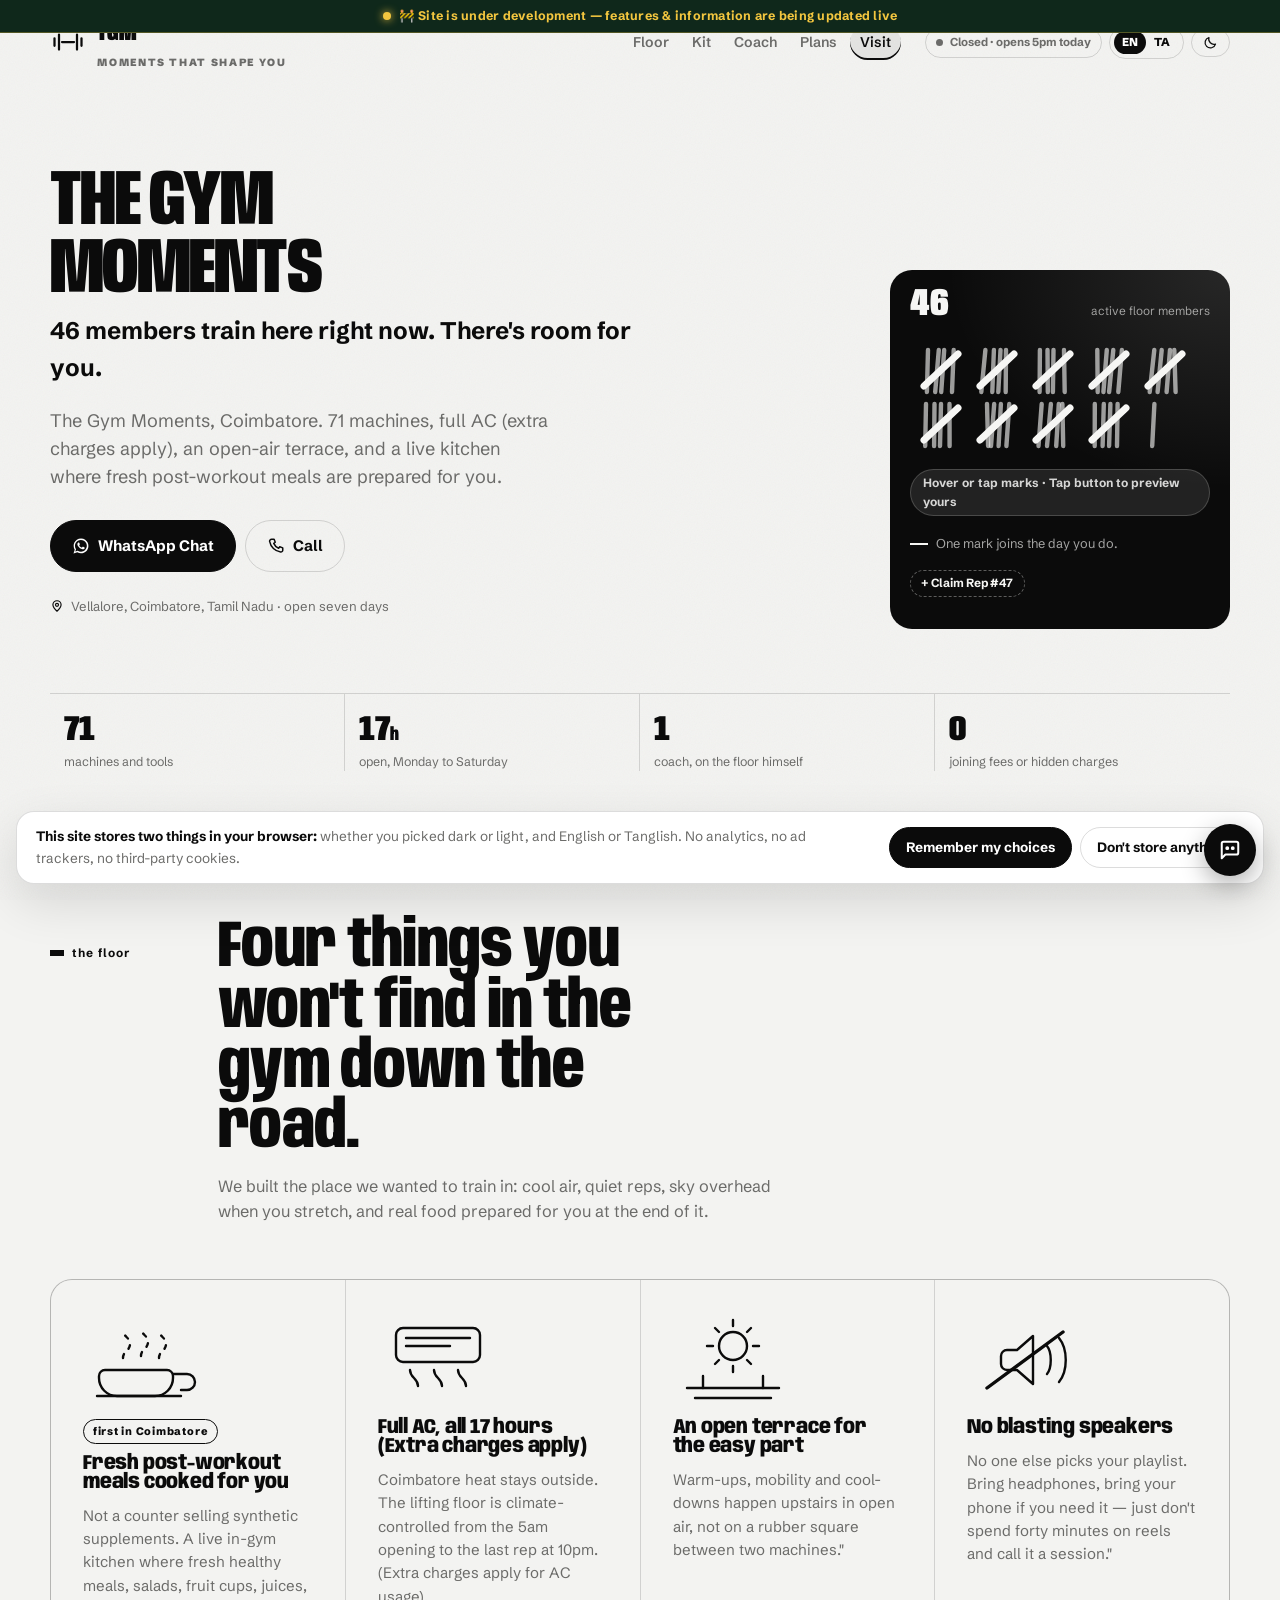
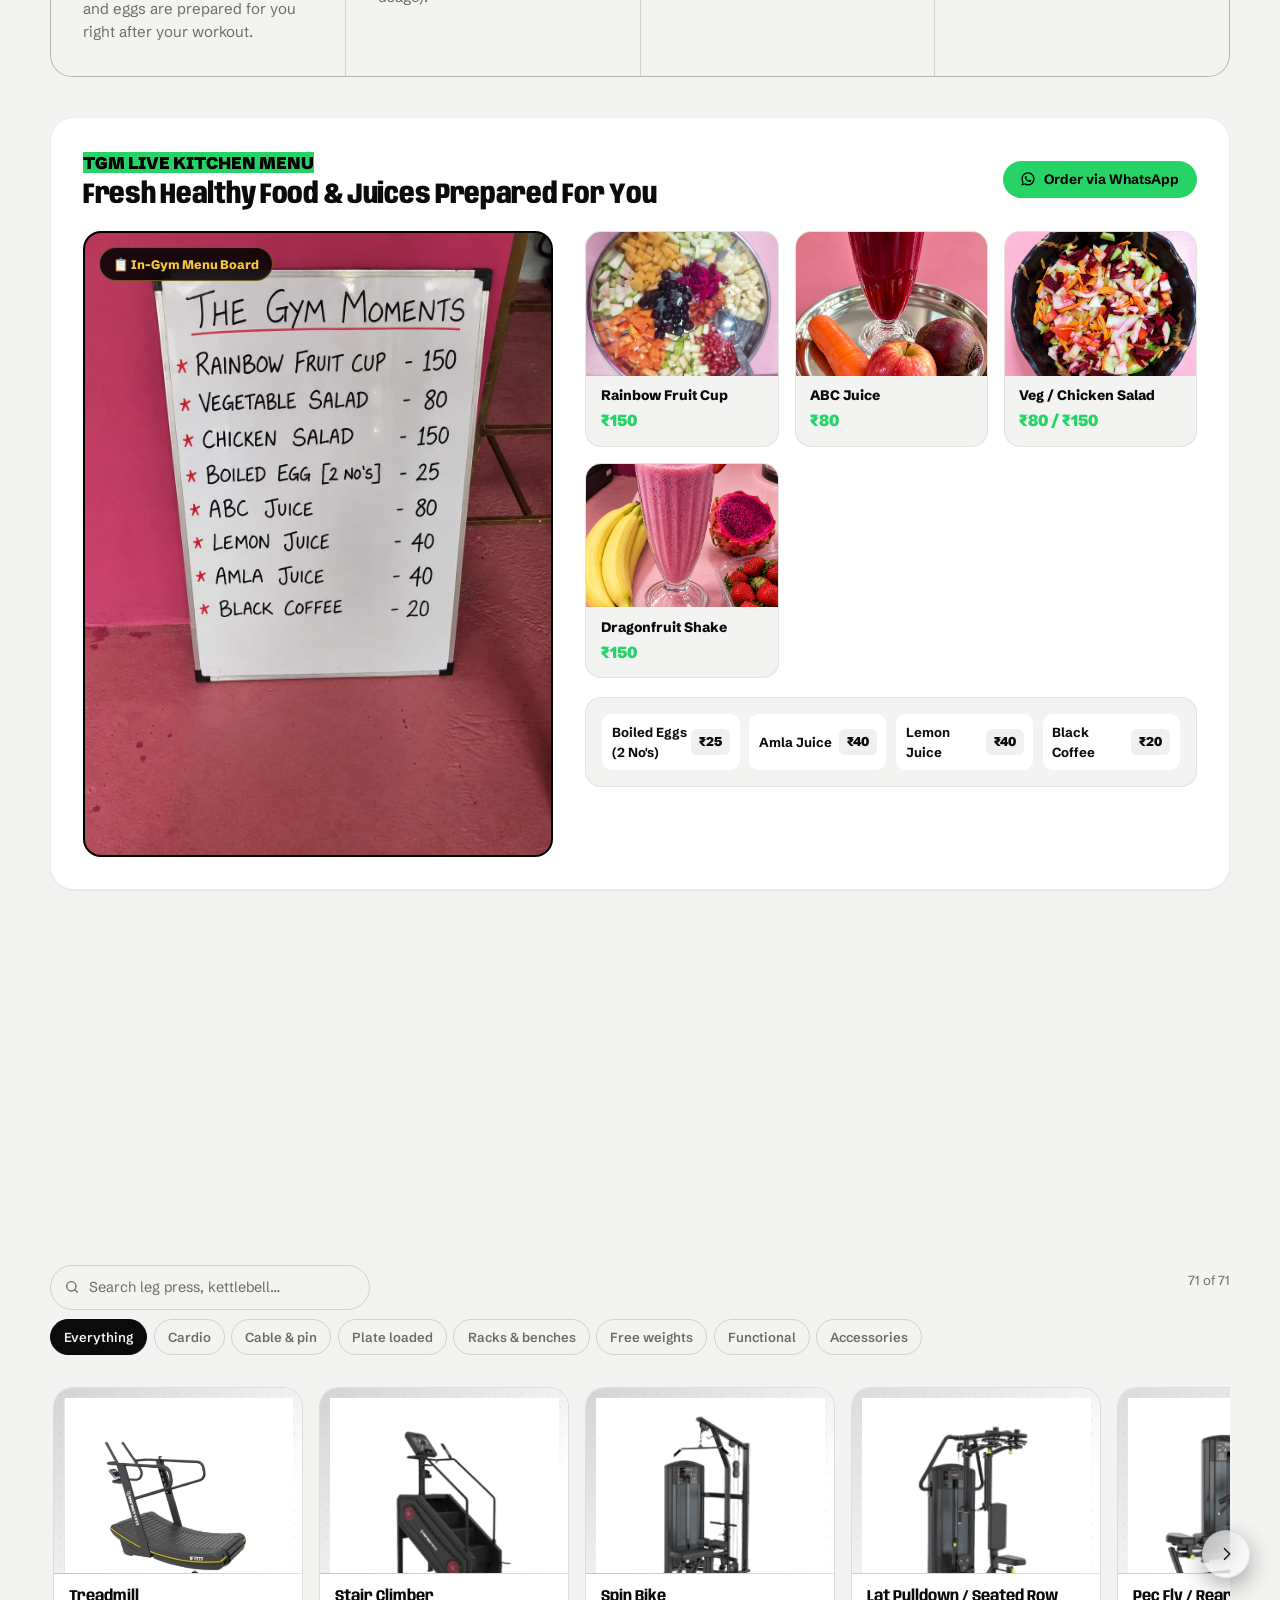
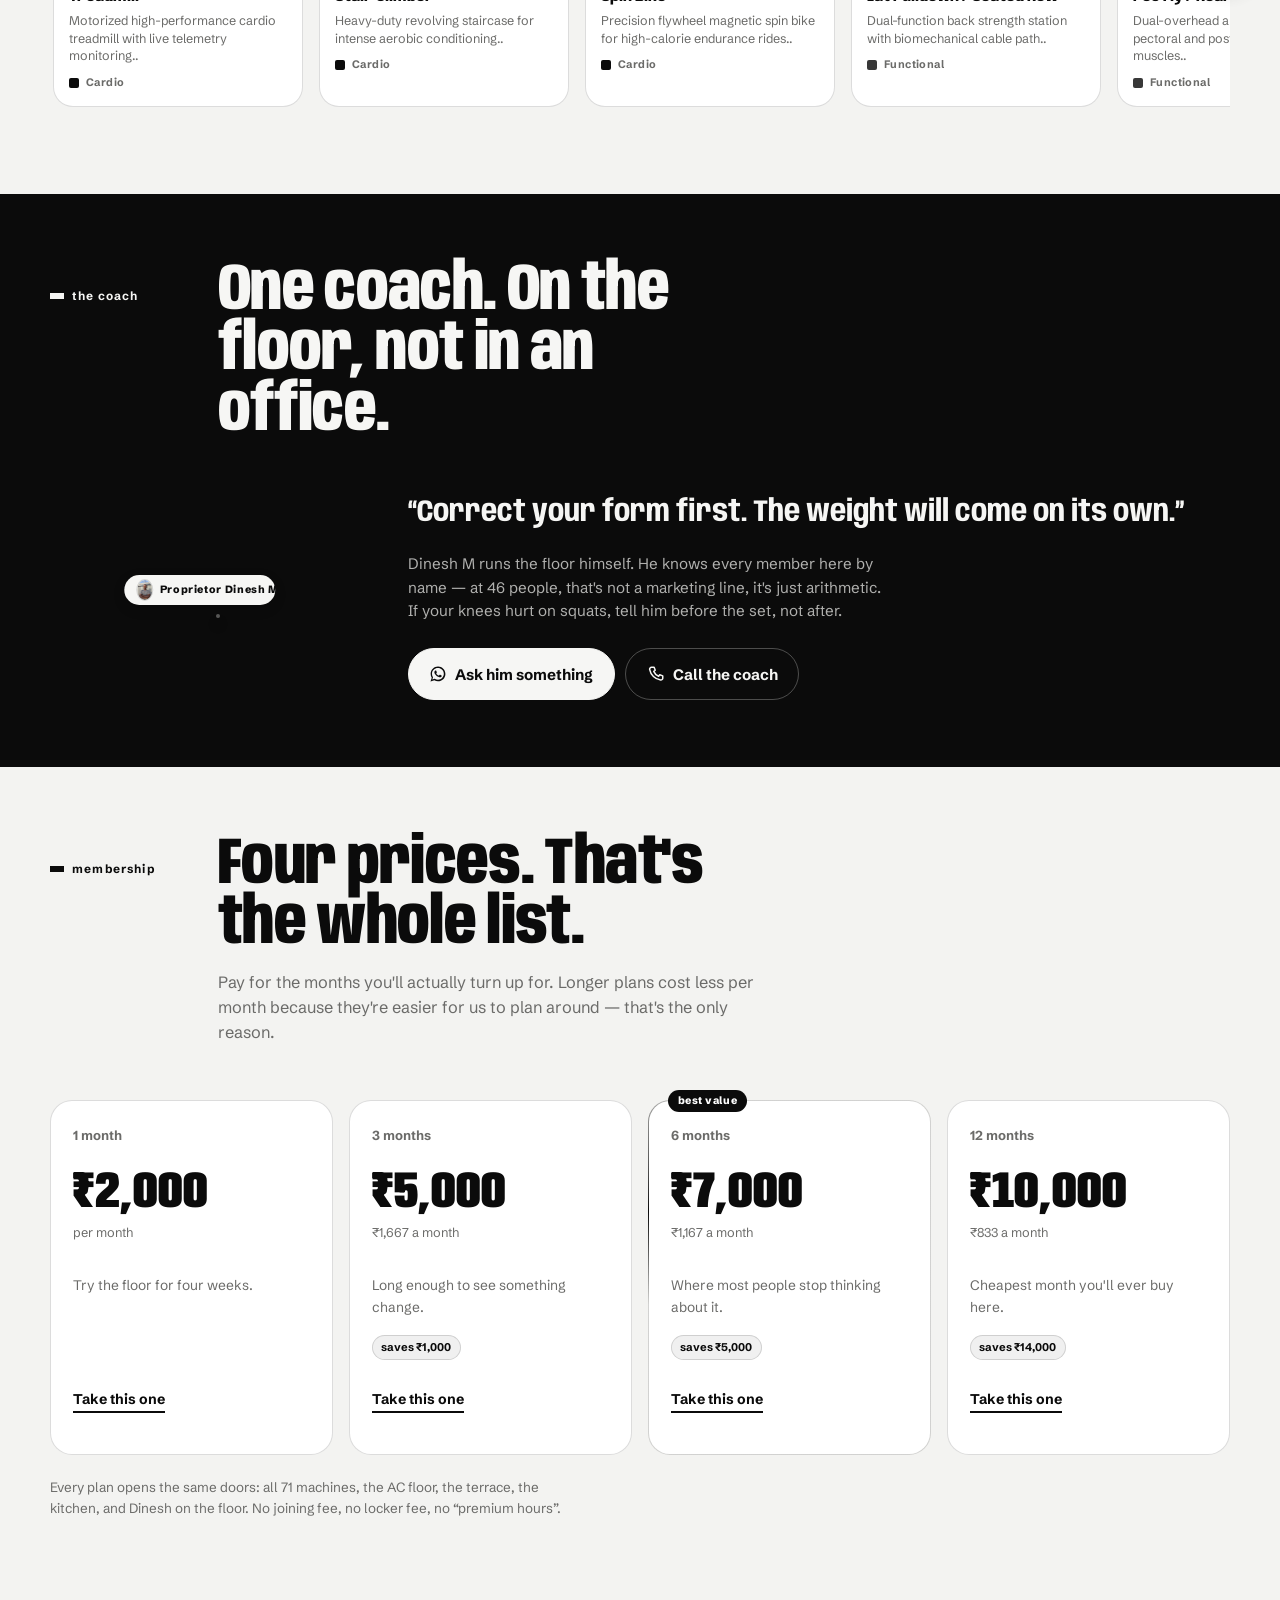
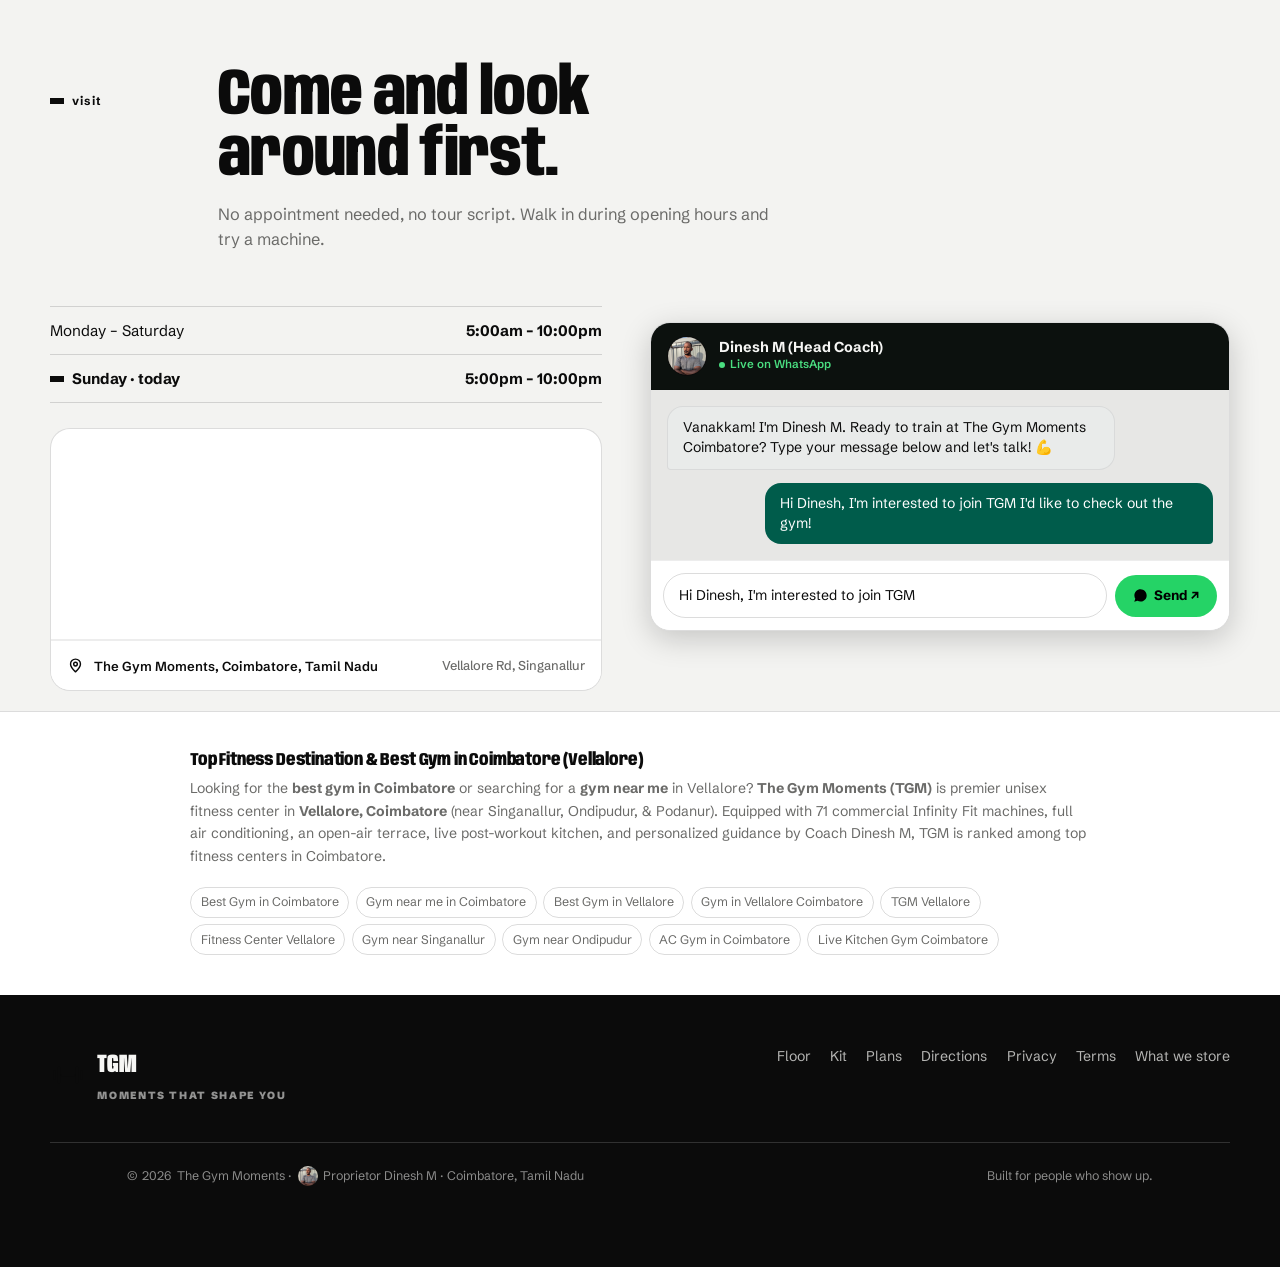
==== final.html @ 9b78d616 "Add avatar image badge next to Proprietor Dinesh M text" ====
<!doctype html>
<html lang="en" data-theme="dark">
<head>
<meta charset="utf-8">
<meta name="viewport" content="width=device-width,initial-scale=1,viewport-fit=cover">

<!-- Primary SEO Meta Tags -->
<title>The Gym Moments (TGM) | Best Gym in Vellalore, Coimbatore | Full AC & Live Kitchen</title>
<meta name="title" content="The Gym Moments (TGM) | Best Gym in Vellalore, Coimbatore | Full AC & Live Kitchen">
<meta name="description" content="The Gym Moments (TGM) is Vellalore, Coimbatore's premier unisex fitness center featuring 71 modern equipment machines, full AC, open-air terrace, live post-workout kitchen, and personal training by Coach Dinesh M. Call +91 9500441505.">
<meta name="keywords" content="The Gym Moments Vellalore, TGM Vellalore, gym in Vellalore, best gym in Vellalore Coimbatore, fitness center Vellalore, gym near Vellalore, unisex gym Vellalore, TGM gym, gym in Coimbatore, Coach Dinesh M, 71 machines gym">
<meta name="author" content="Coach Dinesh M, The Gym Moments">
<meta name="robots" content="index, follow, max-image-preview:large, max-snippet:-1, max-video-preview:-1">
<meta name="theme-color" content="#03190F">

<!-- Geographic & Local SEO Meta Tags -->
<meta name="geo.region" content="IN-TN">
<meta name="geo.placename" content="Vellalore, Coimbatore">
<meta name="geo.position" content="10.9778;77.0231">
<meta name="ICBM" content="10.9778, 77.0231">

<!-- Canonical Link -->
<link rel="canonical" href="https://curiositycrafter.github.io/TGM/">

<!-- Google Search Console Verification -->
<meta name="google-site-verification" content="googlec9c998cc86d82fd4">

<!-- Open Graph / Facebook / WhatsApp -->
<meta property="og:type" content="website">
<meta property="og:url" content="https://curiositycrafter.github.io/TGM/">
<meta property="og:title" content="The Gym Moments (TGM) — Best Gym in Vellalore, Coimbatore">
<meta property="og:description" content="71 modern machines, full AC, open terrace, live post-workout cooking space, and expert coaching by Dinesh M in Vellalore, Coimbatore. Join TGM today!">
<meta property="og:image" content="https://curiositycrafter.github.io/TGM/owner.jpeg">
<meta property="og:site_name" content="The Gym Moments (TGM)">
<meta property="og:locale" content="en_IN">

<!-- Twitter Cards -->
<meta name="twitter:card" content="summary_large_image">
<meta name="twitter:url" content="https://curiositycrafter.github.io/TGM/">
<meta name="twitter:title" content="The Gym Moments (TGM) — Best Gym in Vellalore, Coimbatore">
<meta name="twitter:description" content="Vellalore Coimbatore's top fitness facility with live kitchen, 71 machines, full AC & expert personal coaching by Dinesh M.">
<meta name="twitter:image" content="https://curiositycrafter.github.io/TGM/owner.jpeg">

<!-- Structured Data / JSON-LD Schema.org for Google Search & Rich Snippets -->
<script type="application/ld+json">
{
  "@context": "https://schema.org",
  "@graph": [
    {
      "@type": "ExerciseGym",
      "@id": "https://curiositycrafter.github.io/TGM/#gym",
      "name": "The Gym Moments",
      "alternateName": ["TGM Gym", "TGM Vellalore", "The Gym Moments Vellalore", "The Gym Moments Coimbatore"],
      "url": "https://curiositycrafter.github.io/TGM/",
      "logo": "https://curiositycrafter.github.io/TGM/owner.jpeg",
      "image": "https://curiositycrafter.github.io/TGM/owner.jpeg",
      "description": "The Gym Moments (TGM) is Vellalore, Coimbatore's premier fitness center featuring 71 modern machines, full AC, an open-air terrace, live post-workout kitchen, and personalized training by Coach Dinesh M.",
      "telephone": "+919500441505",
      "address": {
        "@type": "PostalAddress",
        "streetAddress": "Vellalore",
        "addressLocality": "Vellalore, Coimbatore",
        "addressRegion": "Tamil Nadu",
        "postalCode": "641111",
        "addressCountry": "IN"
      },
      "geo": {
        "@type": "GeoCoordinates",
        "latitude": 11.0168,
        "longitude": 76.9558
      },
      "openingHoursSpecification": [
        {
          "@type": "OpeningHoursSpecification",
          "dayOfWeek": ["Monday", "Tuesday", "Wednesday", "Thursday", "Friday", "Saturday"],
          "opens": "05:00",
          "closes": "22:00"
        },
        {
          "@type": "OpeningHoursSpecification",
          "dayOfWeek": "Sunday",
          "opens": "17:00",
          "closes": "22:00"
        }
      ],
      "priceRange": "₹2000 - ₹10000",
      "founder": {
        "@type": "Person",
        "name": "Dinesh M",
        "jobTitle": "Head Coach & Founder"
      },
      "amenityFeature": [
        { "@type": "LocationFeatureSpecification", "name": "71 Modern Equipment Machines", "value": true },
        { "@type": "LocationFeatureSpecification", "name": "Full Air Conditioning (AC)", "value": true },
        { "@type": "LocationFeatureSpecification", "name": "Live Post-Workout Kitchen Space", "value": true },
        { "@type": "LocationFeatureSpecification", "name": "Open-Air Terrace & Stretching Area", "value": true },
        { "@type": "LocationFeatureSpecification", "name": "Personal Coaching & Guidance", "value": true }
      ]
    },
    {
      "@type": "FAQPage",
      "@id": "https://curiositycrafter.github.io/TGM/#faq",
      "mainEntity": [
        {
          "@type": "Question",
          "name": "Where is The Gym Moments located?",
          "acceptedAnswer": {
            "@type": "Answer",
            "text": "The Gym Moments (TGM) is located in Coimbatore, Tamil Nadu, India."
          }
        },
        {
          "@type": "Question",
          "name": "What are the opening timings of The Gym Moments?",
          "acceptedAnswer": {
            "@type": "Answer",
            "text": "Monday to Saturday from 5:00 AM to 10:00 PM, and Sunday from 5:00 PM to 10:00 PM."
          }
        },
        {
          "@type": "Question",
          "name": "What membership plans are available at TGM Coimbatore?",
          "acceptedAnswer": {
            "@type": "Answer",
            "text": "1 Month: ₹2,000 | 3 Months: ₹5,000 | 6 Months: ₹7,000 | 12 Months (Annual): ₹10,000."
          }
        },
        {
          "@type": "Question",
          "name": "What unique facilities does The Gym Moments provide?",
          "acceptedAnswer": {
            "@type": "Answer",
            "text": "TGM is Coimbatore's first gym with a live in-gym kitchen for post-workout meals, 71 modern fitness machines, full AC, open-air terrace stretching area, and personal training by Dinesh M."
          }
        }
      ]
    }
  ]
}
</script>

<link rel="preconnect" href="https://fonts.googleapis.com">
<link rel="preconnect" href="https://fonts.gstatic.com" crossorigin>
<link href="https://fonts.googleapis.com/css2?family=Anybody:wdth,wght@50..150,100..900&family=Schibsted+Grotesk:wght@400..800&display=swap" rel="stylesheet">
<style>
/* ── tokens ─────────────────────────────────────────────────────── */
:root{
  /* monochrome — shades carry the hierarchy, not hue */
  --paper:#F3F3F1; --card:#FFFFFF; --band:#0B0B0B; --band-ink:#F6F6F4;
  --ink:#0B0B0B; --mute:#6B6B69; --hair:#0B0B0B24; --hair-2:#0B0B0B12;
  --kum:#0B0B0B; --kum-soft:#0B0B0B0f; --on-kum:#FFFFFF;
  --mint:#0B0B0B;
  --h1:#0B0B0B;--h2:#2E2E2E;--h3:#454545;--h4:#5C5C5C;--h5:#1C1C1C;--h6:#383838;--h7:#525252;
  --shadow:0 1px 0 #0b0b0b0d;
  --grain:.05;
}
@media (prefers-color-scheme:dark){ :root:not([data-theme="light"]){
  --paper:#000000; --card:#121212; --band:#0A0A0A; --band-ink:#FAFAFA;
  --ink:#FAFAFA; --mute:#949494; --hair:#FAFAFA26; --hair-2:#FAFAFA12;
  --kum:#FFFFFF; --kum-soft:#FFFFFF14; --on-kum:#000000;
  --mint:#FFFFFF;
  --h1:#FFFFFF;--h2:#DBDBDB;--h3:#BCBCBC;--h4:#9E9E9E;--h5:#EFEFEF;--h6:#CACACA;--h7:#AEAEAE;
  --shadow:none;
  --grain:.07;
}}
:root[data-theme="dark"]{
  --paper:#000000; --card:#121212; --band:#0A0A0A; --band-ink:#FAFAFA;
  --ink:#FAFAFA; --mute:#949494; --hair:#FAFAFA26; --hair-2:#FAFAFA12;
  --kum:#FFFFFF; --kum-soft:#FFFFFF14; --on-kum:#000000;
  --mint:#FFFFFF;
  --h1:#FFFFFF;--h2:#DBDBDB;--h3:#BCBCBC;--h4:#9E9E9E;--h5:#EFEFEF;--h6:#CACACA;--h7:#AEAEAE;
  --shadow:none;
  --grain:.07;
}
*{box-sizing:border-box}
html{scroll-behavior:smooth;-webkit-text-size-adjust:100%}
@media (prefers-reduced-motion:reduce){html{scroll-behavior:auto}
  *,*::before,*::after{animation-duration:.001ms!important;animation-iteration-count:1!important;transition-duration:.001ms!important}}
body{
  margin:0;background:var(--paper);color:var(--ink);
  font-family:"Schibsted Grotesk",system-ui,-apple-system,Segoe UI,sans-serif;
  font-size:clamp(15px,.55vw + 14px,17px);line-height:1.55;
  overflow-x:hidden;
}
body::before{ /* paper grain */
  content:"";position:fixed;inset:0;pointer-events:none;z-index:1;opacity:var(--grain);
  background-image:url("data:image/svg+xml,%3Csvg xmlns='http://www.w3.org/2000/svg' width='120' height='120'%3E%3Cfilter id='n'%3E%3CfeTurbulence type='fractalNoise' baseFrequency='.85' numOctaves='3'/%3E%3C/filter%3E%3Crect width='120' height='120' filter='url(%23n)'/%3E%3C/svg%3E");
}
h1,h2,h3,.disp{font-family:Anybody,"Arial Narrow",system-ui,sans-serif;font-weight:800;line-height:.92;letter-spacing:-.01em;margin:0;font-variation-settings:"wdth" 78,"wght" 800}
p{margin:0 0 1em}
a{color:inherit}
img,svg{max-width:100%}
::selection{background:var(--kum);color:var(--on-kum)}
:focus-visible{outline:3px solid var(--kum);outline-offset:3px;border-radius:2px}
.skip{position:absolute;left:-9999px;top:0;z-index:99;background:var(--kum);color:var(--on-kum);padding:.7rem 1rem;font-weight:700}
.skip:focus{left:.5rem;top:.5rem}
.wrap{width:min(1180px,100% - 2.4rem);margin-inline:auto}
@media(max-width:640px){.wrap{width:min(1180px,100% - 1.6rem)}}

/* ── header ─────────────────────────────────────────────────────── */
.rail{position:fixed;top:0;left:0;right:0;height:3px;background:var(--hair-2);z-index:60}
.rail i{display:block;height:100%;width:0;background:var(--kum);transition:width .1s linear}
header{position:fixed;top:0;left:0;right:0;z-index:55;padding:.85rem 0;transition:background .3s,backdrop-filter .3s,border-color .3s;border-bottom:1px solid transparent}
header.stuck{background:color-mix(in srgb,var(--paper) 86%,transparent);backdrop-filter:blur(14px) saturate(1.3);border-bottom-color:var(--hair-2)}
.bar{display:flex;align-items:center;gap:1.1rem}
.logo{display:flex;align-items:center;gap:.55rem;text-decoration:none;font-family:Anybody;font-weight:900;font-variation-settings:"wdth" 60,"wght" 900;font-size:1.32rem;letter-spacing:.01em;flex:none}
.logo svg{width:28px;height:28px;color:var(--kum)}
.logo small{display:block;font-family:"Schibsted Grotesk";font-weight:500;font-size:.56rem;letter-spacing:.14em;color:var(--mute);text-transform:uppercase;margin-top:1px}
nav.main{display:flex;gap:.2rem;margin-left:auto}
nav.main a{position:relative;text-decoration:none;font-size:.88rem;font-weight:600;padding:.4rem .62rem;border-radius:99px;color:var(--mute);transition:color .2s,background .2s}
nav.main a:hover{color:var(--ink);background:var(--hair-2)}
nav.main a[aria-current="true"]{color:var(--ink);background:var(--kum-soft);box-shadow:inset 0 -2px 0 var(--ink)}
.tools{display:flex;align-items:center;gap:.4rem;margin-left:auto}
nav.main + .tools{margin-left:.4rem}
.chip{display:inline-flex;align-items:center;gap:.38rem;border:1px solid var(--hair);background:transparent;color:var(--ink);border-radius:99px;padding:.36rem .7rem;font:inherit;font-size:.78rem;font-weight:700;cursor:pointer;transition:border-color .2s,background .2s,color .2s}
.chip:hover{border-color:var(--kum);color:var(--kum)}
.chip svg{width:15px;height:15px}
.lang{padding:.3rem;gap:0}
.lang b{padding:.14rem .48rem;border-radius:99px;font-size:.72rem;font-weight:800;letter-spacing:.03em}
.lang b[data-on]{background:var(--kum);color:var(--on-kum)}
.status{font-size:.72rem;font-weight:700;color:var(--mute);display:inline-flex;align-items:center;gap:.4rem;border:1px solid var(--hair);border-radius:99px;padding:.34rem .66rem}
.status i{width:7px;height:7px;border-radius:99px;background:var(--mute);flex:none}
.status.open i{background:var(--mint);box-shadow:0 0 0 0 color-mix(in srgb,var(--mint) 70%,transparent);animation:pulse 2.6s infinite}
@keyframes pulse{70%{box-shadow:0 0 0 7px transparent}100%{box-shadow:0 0 0 0 transparent}}
@media(max-width:1000px){nav.main,.status{display:none}}
@media(max-width:420px){.logo small{display:none}}

/* ── buttons ────────────────────────────────────────────────────── */
.btn{display:inline-flex;align-items:center;gap:.5rem;text-decoration:none;font:inherit;font-weight:700;font-size:.95rem;padding:.82rem 1.3rem;border-radius:99px;border:1px solid var(--kum);background:var(--kum);color:var(--on-kum);cursor:pointer;transition:transform .18s cubic-bezier(.2,.8,.3,1),filter .2s}
.btn:hover{transform:translateY(-2px);filter:brightness(1.08)}
.btn:active{transform:translateY(0)}
.btn.ghost{background:transparent;color:var(--ink);border-color:var(--hair)}
.btn.ghost:hover{border-color:var(--kum);color:var(--kum)}
.btn svg{width:18px;height:18px;flex:none}

/* ── section furniture ──────────────────────────────────────────── */
section{position:relative;z-index:2;padding:clamp(2.4rem,5.5vw,4.2rem) 0}
.head{display:grid;grid-template-columns:minmax(0,7.5rem) minmax(0,1fr);gap:clamp(1rem,4vw,3rem);align-items:start;margin-bottom:clamp(2rem,5vw,3.4rem)}
.head .tag{font-size:.74rem;font-weight:700;letter-spacing:.1em;color:var(--ink);padding-top:.7rem;text-transform:lowercase;display:flex;align-items:center;gap:.5rem}
.head .tag::before{content:"";width:14px;height:6px;background:var(--ink);flex:none}
.head h2{font-size:clamp(2.1rem,6.2vw,4.1rem);font-variation-settings:"wdth" 72,"wght" 800;max-width:16ch}
.head p{color:var(--mute);max-width:56ch;margin:.9rem 0 0;font-size:1.02rem}
@media(max-width:720px){.head{grid-template-columns:1fr;gap:.5rem}.head .tag{padding-top:0}}
.reveal{opacity:0;transform:translateY(18px);transition:opacity .7s ease,transform .7s cubic-bezier(.2,.75,.3,1)}
.reveal.in{opacity:1;transform:none}

/* ── hero ───────────────────────────────────────────────────────── */
.hero{padding-top:clamp(7.5rem,15vh,10rem);padding-bottom:clamp(3rem,7vw,5rem);overflow:hidden}
.hero-grid{display:grid;grid-template-columns:minmax(0,1.05fr) minmax(0,.95fr);gap:clamp(1.6rem,5vw,4rem);align-items:end}
@media(max-width:900px){.hero-grid{grid-template-columns:1fr;align-items:start}}
.hero h1{font-size:clamp(2.5rem,6.6vw,4.9rem);font-variation-settings:"wdth" 64,"wght" 850;letter-spacing:-.022em;text-wrap:balance;max-width:14ch}
.hero h1 .num{color:var(--kum);font-variation-settings:"wdth" 72,"wght" 900}
.hero .lede{color:var(--mute);font-size:clamp(1rem,1.6vw,1.13rem);max-width:46ch;margin:1.3rem 0 0}
.hero .cta{display:flex;flex-wrap:wrap;gap:.6rem;margin-top:1.8rem}
.hero .where{margin-top:1.5rem;font-size:.82rem;color:var(--mute);display:flex;gap:.45rem;align-items:center}
.hero .where svg{width:14px;height:14px;color:var(--kum)}

/* tally board */
.tally{background:var(--band);color:var(--band-ink);border-radius:26px;padding:clamp(1.2rem,3vw,2rem);position:relative;overflow:hidden}
.tally::after{content:"";position:absolute;inset:0;background:radial-gradient(130% 95% at 100% 0%,color-mix(in srgb,var(--band-ink) 12%,transparent),transparent 64%);pointer-events:none}
.tally-h{display:flex;justify-content:space-between;align-items:baseline;gap:1rem;margin-bottom:1.1rem;position:relative;z-index:1}
.tally-h b{font-family:Anybody;font-variation-settings:"wdth" 70,"wght" 900;font-size:clamp(2.6rem,7vw,3.6rem);line-height:.85;color:var(--band-ink)}
.tally-h span{font-size:.78rem;color:color-mix(in srgb,var(--band-ink) 62%,transparent);max-width:17ch;text-align:right;line-height:1.35}
.tally svg{display:block;width:100%;height:auto;position:relative;z-index:1}
.tally svg path{stroke:color-mix(in srgb,var(--band-ink) 62%,transparent);stroke-width:4.4;stroke-linecap:round;fill:none;cursor:pointer;transition:stroke .2s,stroke-width .2s,filter .2s;pointer-events:stroke}
.tally svg path:hover,.tally svg path.active{stroke:var(--kum);stroke-width:6;filter:drop-shadow(0 0 6px var(--kum))}
.tally svg path.x{stroke:var(--band-ink);stroke-width:7}
.tally svg path.x:hover,.tally svg path.x.active{stroke:var(--kum);stroke-width:9;filter:drop-shadow(0 0 8px var(--kum))}
.tally svg path.stroke47{stroke:#F3C63F;stroke-width:6.5;animation:strokePulse 1.4s infinite alternate;filter:drop-shadow(0 0 6px #F3C63F)}
@keyframes strokePulse{from{opacity:0.75;filter:drop-shadow(0 0 2px #F3C63F)}to{opacity:1;filter:drop-shadow(0 0 10px #F3C63F)}}
.tally-tip{font-size:.75rem;font-weight:700;color:color-mix(in srgb,var(--band-ink) 85%,transparent);background:color-mix(in srgb,var(--band-ink) 10%,transparent);border:1px solid color-mix(in srgb,var(--band-ink) 18%,transparent);border-radius:99px;padding:.25rem .75rem;display:inline-flex;align-items:center;gap:.4rem;margin-top:.7rem;position:relative;z-index:1;transition:all .2s}
.tally-add-btn{background:transparent;border:1px dashed color-mix(in srgb,var(--band-ink) 35%,transparent);color:var(--band-ink);font:inherit;font-size:.74rem;font-weight:700;border-radius:99px;padding:.22rem .65rem;cursor:pointer;margin-top:.5rem;display:inline-flex;align-items:center;gap:.35rem;transition:all .2s;position:relative;z-index:1}
.tally-add-btn:hover{background:var(--kum);border-color:var(--kum);color:var(--on-kum)}
.tally-f{margin-top:1.1rem;font-size:.8rem;color:color-mix(in srgb,var(--band-ink) 66%,transparent);position:relative;z-index:1;display:flex;gap:.5rem;align-items:center;flex-wrap:wrap}
.tally-f i{width:18px;height:2px;background:var(--kum);flex:none}

/* stat strip */
.strip{display:grid;grid-template-columns:repeat(4,1fr);gap:0;border-top:1px solid var(--hair);margin-top:clamp(2.4rem,6vw,4rem)}
.strip div{padding:1.15rem .9rem 0;border-right:1px solid var(--hair)}
.strip div:last-child{border-right:0}
.strip b{display:block;font-family:Anybody;font-variation-settings:"wdth" 70,"wght" 900;font-size:clamp(1.5rem,3.4vw,2.2rem);line-height:1}
.strip span{font-size:.78rem;color:var(--mute);display:block;margin-top:.25rem}
@media(max-width:620px){.strip{grid-template-columns:1fr 1fr}.strip div:nth-child(2){border-right:0}.strip div:nth-child(-n+2){border-bottom:1px solid var(--hair);padding-bottom:1rem}}

/* ── floor / USP ────────────────────────────────────────────────── */
.floor{display:grid;grid-template-columns:repeat(auto-fit,minmax(248px,1fr));gap:1px;background:var(--hair);border:1px solid var(--hair);border-radius:22px;overflow:hidden}
.floor article{background:var(--paper);padding:clamp(1.4rem,3vw,2rem);display:flex;flex-direction:column;gap:.7rem;transition:background .25s}
.floor article:hover{background:var(--card)}
.floor .art{height:96px;color:var(--kum)}
.floor .art svg{height:100%;width:auto}
.floor h3{font-size:1.28rem;font-variation-settings:"wdth" 84,"wght" 800}
.floor p{color:var(--mute);font-size:.94rem;margin:0}
.floor .art .steam{stroke-dasharray:4 7;animation:steam 3.4s linear infinite}
.floor .art .steam.s2{animation-delay:-1.1s}
.floor .art .steam.s3{animation-delay:-2.2s}
@keyframes steam{to{stroke-dashoffset:-22}}
.floor .first{align-self:flex-start;font-size:.68rem;font-weight:800;letter-spacing:.07em;color:var(--kum);border:1px solid var(--kum);border-radius:99px;padding:.18rem .55rem}

/* ── kit / carousel ─────────────────────────────────────────────── */
.kit-controls{display:flex;flex-wrap:wrap;gap:.6rem;align-items:center;margin-bottom:1.4rem}
.search{position:relative;flex:1 1 230px;max-width:320px}
.search svg{position:absolute;left:.85rem;top:50%;transform:translateY(-50%);width:16px;height:16px;color:var(--mute);pointer-events:none}
.search input{width:100%;font:inherit;font-size:.9rem;padding:.65rem .9rem .65rem 2.4rem;border-radius:99px;border:1px solid var(--hair);background:transparent;color:var(--ink)}
.search input::placeholder{color:var(--mute)}
.search input:focus{border-color:var(--kum);outline:none}
.filters{display:flex;gap:.4rem;overflow-x:auto;padding-bottom:.2rem;scrollbar-width:none;flex:1 1 100%}
.filters::-webkit-scrollbar{display:none}
.filters button{white-space:nowrap;font:inherit;font-size:.82rem;font-weight:600;padding:.42rem .82rem;border-radius:99px;border:1px solid var(--hair);background:transparent;color:var(--mute);cursor:pointer;transition:.2s}
.filters button:hover{color:var(--ink);border-color:var(--ink)}
.filters button[aria-pressed="true"]{background:var(--ink);border-color:var(--ink);color:var(--paper)}
.kit-meta{margin-left:auto;font-size:.82rem;color:var(--mute);flex:none}
.kit-carousel-wrap{position:relative}
.arrow{width:44px;height:44px;border-radius:50%;border:1px solid color-mix(in srgb,var(--hair) 50%,transparent);background:color-mix(in srgb,var(--card) 60%,transparent);backdrop-filter:blur(12px);-webkit-backdrop-filter:blur(12px);color:var(--ink);display:grid;place-items:center;cursor:pointer;transition:all .25s cubic-bezier(.2,.8,.3,1);position:absolute;top:50%;transform:translateY(-50%);z-index:10;box-shadow:0 6px 20px #00000045;opacity:.82}
.arrow:hover:not(:disabled){background:var(--kum);border-color:var(--kum);color:var(--on-kum);opacity:1;transform:translateY(-50%) scale(1.08)}
.arrow:disabled{opacity:0!important;pointer-events:none;cursor:default}
.arrow svg{width:18px;height:18px}
.arrow.prev{left:-14px}
.arrow.next{right:-14px}
@media(max-width:640px){.arrow.prev{left:2px}.arrow.next{right:2px}}
.track{display:flex;gap:1rem;overflow-x:auto;scroll-snap-type:x mandatory;padding:.4rem .2rem 1.2rem;scrollbar-width:none;cursor:grab;scroll-padding-left:.2rem}
.track::-webkit-scrollbar{display:none}
.track.drag{cursor:grabbing;scroll-snap-type:none}
.track.drag *{pointer-events:none}
.card{flex:0 0 clamp(205px,23vw,250px);scroll-snap-align:start;border:1px solid var(--hair);border-radius:20px;overflow:hidden;background:var(--card);display:flex;flex-direction:column;transition:border-color .25s,transform .25s}
.card:hover{border-color:var(--kum);transform:translateY(-3px)}
.card .pic{aspect-ratio:4/3;display:grid;place-items:center;background:
   linear-gradient(140deg,color-mix(in srgb,var(--h) 22%,transparent),transparent 70%),var(--card);
   border-bottom:1px solid var(--hair-2);position:relative;overflow:hidden}
.card .pic::after{content:"";position:absolute;inset:0;background-image:radial-gradient(var(--hair) 1px,transparent 1px);background-size:13px 13px;opacity:.35;pointer-events:none}
.card .pic img{width:100%;height:100%;object-fit:contain;padding:.4rem;position:relative;z-index:2;transition:transform .3s cubic-bezier(.2,.8,.3,1)}
.card:hover .pic img{transform:scale(1.08)}
.card .pic svg{width:58%;height:58%;color:var(--h);position:relative;z-index:1}
.card .body{padding:.85rem .95rem 1rem}
.card h4{margin:0;font-family:Anybody;font-variation-settings:"wdth" 88,"wght" 700;font-size:1rem;line-height:1.15}
.card p{margin:.35rem 0 0;font-size:.79rem;color:var(--mute);line-height:1.42}
.card .cat{margin-top:.6rem;font-size:.68rem;font-weight:700;color:var(--mute);letter-spacing:.04em;display:flex;align-items:center;gap:.4rem}
.card .cat::before{content:"";width:10px;height:10px;border-radius:2px;background:var(--h);flex:none}
.empty{padding:2.4rem 0;color:var(--mute);font-size:.94rem}
.empty b{color:var(--ink);font-family:Anybody;font-variation-settings:"wdth" 82,"wght" 800;display:block;font-size:1.3rem;margin-bottom:.3rem}

/* ── coach ──────────────────────────────────────────────────────── */
.coach{background:var(--band);color:var(--band-ink)}
.coach .head .tag{color:var(--kum)}
.coach .head h2,.coach h3{color:var(--band-ink)}
.coach .head p{color:color-mix(in srgb,var(--band-ink) 68%,transparent)}
.coach-grid{display:grid;grid-template-columns:minmax(0,300px) minmax(0,1fr);gap:clamp(1.8rem,5vw,3.6rem);align-items:center}
@media(max-width:760px){.coach-grid{grid-template-columns:1fr}}
.portrait{position:relative;aspect-ratio:1;max-width:300px;margin:0 auto}
.portrait .frame{position:absolute;inset:16px;border-radius:50%;overflow:hidden;border:2px solid color-mix(in srgb,var(--band-ink) 28%,transparent);background:color-mix(in srgb,var(--band-ink) 7%,transparent);display:grid;place-items:center;z-index:2;box-shadow:0 8px 24px #00000050}
.portrait .frame img{width:100%;height:100%;object-fit:cover;display:none}
.portrait .frame img[src]:not([src=""]){display:block}
.portrait .ph{width:72%;color:color-mix(in srgb,var(--band-ink) 40%,transparent)}
.portrait .note{position:absolute;bottom:-.4rem;left:50%;transform:translateX(-50%);white-space:nowrap;font-size:.66rem;letter-spacing:.06em;background:var(--band-ink);color:var(--band);padding:.25rem .75rem;border-radius:99px;font-weight:800;z-index:3;box-shadow:0 4px 12px #00000030}
.ring{position:absolute;inset:0;width:100%;height:100%;overflow:visible;pointer-events:none;z-index:1;animation:spin 38s linear infinite}
@keyframes spin{to{transform:rotate(360deg)}}
.ring text{font-family:Anybody,"Schibsted Grotesk",sans-serif;font-size:6.2px;font-weight:800;letter-spacing:.28em;fill:color-mix(in srgb,var(--band-ink) 92%,transparent);text-transform:uppercase}
.coach blockquote{margin:0 0 1.3rem;font-family:Anybody;font-variation-settings:"wdth" 82,"wght" 700;font-size:clamp(1.3rem,3vw,1.9rem);line-height:1.15;color:var(--band-ink)}
.coach .who{color:color-mix(in srgb,var(--band-ink) 70%,transparent);font-size:.95rem;max-width:54ch}
.coach .cta{display:flex;flex-wrap:wrap;gap:.6rem;margin-top:1.6rem}
.coach .btn.ghost{color:var(--band-ink);border-color:color-mix(in srgb,var(--band-ink) 28%,transparent)}
.coach .btn.ghost:hover{border-color:var(--kum);color:var(--kum)}

/* ── plans ──────────────────────────────────────────────────────── */
.plans{display:grid;grid-template-columns:repeat(4,1fr);gap:1rem}
@media(max-width:940px){.plans{grid-template-columns:1fr 1fr}}
@media(max-width:520px){.plans{grid-template-columns:1fr}}
.plan{border:1px solid var(--hair);border-radius:22px;padding:1.5rem 1.35rem;display:flex;flex-direction:column;gap:.35rem;position:relative;background:var(--card);transition:transform .3s cubic-bezier(.2,.8,.3,1),border-color .3s}
.plan:hover{transform:translateY(-4px);border-color:var(--kum)}
.plan .dur{font-size:.82rem;font-weight:700;color:var(--mute)}
.plan .amt{font-family:Anybody;font-variation-settings:"wdth" 68,"wght" 900;font-size:clamp(2.4rem,5.6vw,3.2rem);line-height:.9;margin:.35rem 0 .1rem}
.plan .per{font-size:.8rem;color:var(--mute)}
.plan .blurb{margin:.9rem 0 0;font-size:.86rem;color:var(--mute);min-height:2.6em}
.plan .save{margin-top:.7rem;align-self:flex-start;font-size:.7rem;font-weight:700;color:var(--ink);border:1px solid var(--hair);border-radius:99px;padding:.18rem .55rem;background:var(--kum-soft)}
.plan .go{margin-top:auto;padding-top:1.2rem}
.plan .go button{font:inherit;font-size:.88rem;font-weight:700;background:none;border:0;padding:0;cursor:pointer;color:var(--ink);border-bottom:2px solid var(--ink);transition:.2s}
.plan .go button:hover{opacity:.62}
.plan.best{border-color:transparent;background:
  linear-gradient(var(--card),var(--card)) padding-box,
  conic-gradient(from var(--a,0deg),var(--hair) 0 72%,var(--kum) 82%,var(--hair) 92%) border-box;
  border:1.5px solid transparent;animation:beam 5.5s linear infinite}
@property --a{syntax:'<angle>';inherits:false;initial-value:0deg}
@keyframes beam{to{--a:360deg}}
.plan .flag{position:absolute;top:-.7rem;left:1.2rem;background:var(--kum);color:var(--on-kum);font-size:.66rem;font-weight:800;letter-spacing:.05em;padding:.2rem .6rem;border-radius:99px}
.fineprint{margin-top:1.4rem;font-size:.84rem;color:var(--mute);max-width:64ch}

/* ── visit ──────────────────────────────────────────────────────── */
.visit-grid{display:grid;grid-template-columns:minmax(0,1fr) minmax(0,1.05fr);gap:clamp(1.6rem,4vw,3rem)}
@media(max-width:860px){.visit-grid{grid-template-columns:1fr}}
.hours{list-style:none;padding:0;margin:0 0 1.6rem;border-top:1px solid var(--hair)}
.hours li{display:flex;justify-content:space-between;gap:1rem;padding:.72rem 0;border-bottom:1px solid var(--hair);font-size:.95rem}
.hours li b{font-weight:700}
.hours li.now{color:var(--ink);font-weight:700}
.hours li.now span::before{content:"";display:inline-block;width:14px;height:6px;background:var(--ink);margin-right:.5rem;vertical-align:.12em}
.map{display:block;border:1px solid var(--hair);border-radius:20px;overflow:hidden;text-decoration:none;color:inherit;background:var(--card);transition:border-color .25s}
.map:hover{border-color:var(--kum)}
.map .canvas{aspect-ratio:16/9;position:relative;background:var(--card)}
.map .canvas svg{position:absolute;inset:0;width:100%;height:100%}
.map .lbl{display:flex;align-items:center;gap:.6rem;padding:.9rem 1rem;font-size:.9rem;font-weight:600;border-top:1px solid var(--hair-2)}
.map .lbl svg{width:17px;height:17px;color:var(--kum);flex:none}
.map .lbl span{margin-left:auto;color:var(--mute);font-weight:500;font-size:.82rem}
[hidden]{display:none!important}
form{display:grid;gap:.85rem}
.field label{display:block;font-size:.8rem;font-weight:700;margin-bottom:.32rem}
.field input,.field select,.field textarea{width:100%;font:inherit;font-size:.93rem;padding:.7rem .85rem;border-radius:13px;border:1px solid var(--hair);background:transparent;color:var(--ink)}
.field select option{background:var(--card);color:var(--ink)}
.field textarea{resize:vertical;min-height:84px}
.field input:focus,.field select:focus,.field textarea:focus{border-color:var(--kum);outline:none}
.field .err{display:none;color:var(--kum);font-size:.78rem;margin-top:.3rem;font-weight:600}
.field.bad input,.field.bad select{border-color:var(--kum)}
.field.bad .err{display:block}
.two{display:grid;grid-template-columns:1fr 1fr;gap:.85rem}
@media(max-width:480px){.two{grid-template-columns:1fr}}
.formnote{font-size:.78rem;color:var(--mute);margin:0}
.sendbox .cap{font-size:.86rem;font-weight:700;margin:0 0 .7rem}
.sendbox pre{margin:0;white-space:pre-wrap;word-break:break-word;font:inherit;font-size:.9rem;line-height:1.5;background:var(--card);border:1px solid var(--hair);border-left:4px solid var(--ink);border-radius:14px;padding:1rem 1.1rem;color:var(--ink)}
.sendrow{display:flex;flex-wrap:wrap;gap:.5rem;margin-top:.9rem}
.sendrow .btn{padding:.62rem 1.05rem;font-size:.88rem}

/* ── footer, dock, misc ─────────────────────────────────────────── */
footer{background:var(--band);color:var(--band-ink);padding:clamp(2.2rem,4.5vw,3.2rem) 0 clamp(4.8rem,9vh,6.5rem);position:relative;z-index:2}
.fgrid{display:flex;flex-wrap:wrap;gap:2rem;justify-content:space-between;align-items:flex-start}
footer .logo{color:var(--band-ink)}
footer .logo small{color:color-mix(in srgb,var(--band-ink) 58%,transparent)}
.flinks{display:flex;flex-wrap:wrap;gap:1.2rem;font-size:.88rem}
.flinks a,.flinks button{color:color-mix(in srgb,var(--band-ink) 72%,transparent);text-decoration:none;background:none;border:0;font:inherit;font-size:.88rem;cursor:pointer;padding:0}
.flinks a:hover,.flinks button:hover{color:var(--kum)}
.fbase{margin-top:2.4rem;padding-top:1.4rem;padding-inline:clamp(1rem,6vw,5.5rem);border-top:1px solid color-mix(in srgb,var(--band-ink) 16%,transparent);display:flex;flex-wrap:wrap;gap:.8rem;justify-content:space-between;font-size:.78rem;color:color-mix(in srgb,var(--band-ink) 55%,transparent)}
.dock{position:fixed;left:50%;transform:translateX(-50%);bottom:max(.7rem,env(safe-area-inset-bottom));z-index:58;display:none;gap:.15rem;background:color-mix(in srgb,var(--band) 92%,transparent);backdrop-filter:blur(12px);border:1px solid color-mix(in srgb,var(--band-ink) 16%,transparent);border-radius:99px;padding:.32rem}
.dock a{display:flex;flex-direction:column;align-items:center;gap:.14rem;text-decoration:none;color:color-mix(in srgb,var(--band-ink) 72%,transparent);font-size:.62rem;font-weight:700;padding:.42rem .72rem;border-radius:99px}
.dock a svg{width:17px;height:17px}
.dock a.wa{background:var(--kum);color:var(--on-kum)}
@media(max-width:1000px){.dock{display:flex}}
.top{position:fixed;left:24px;bottom:calc(24px + env(safe-area-inset-bottom));z-index:85;display:inline-flex;align-items:center;gap:.4rem;padding:.55rem .9rem;border-radius:99px;border:1px solid color-mix(in srgb,var(--hair) 65%,transparent);background:color-mix(in srgb,var(--card) 68%,transparent);backdrop-filter:blur(14px);-webkit-backdrop-filter:blur(14px);color:var(--ink);font:inherit;font-size:.78rem;font-weight:800;cursor:pointer;opacity:0;pointer-events:none;transform:translateY(12px);transition:all .3s cubic-bezier(.2,.8,.3,1);box-shadow:0 8px 24px #00000040}
.top.on{opacity:.85;pointer-events:auto;transform:none}
.top:hover{opacity:1;background:var(--kum);border-color:var(--kum);color:var(--on-kum);transform:translateY(-2px);box-shadow:0 10px 30px #00000060}
.top svg{width:15px;height:15px;flex:none}
@media(max-width:1000px){.top{bottom:calc(5rem + env(safe-area-inset-bottom));left:16px}}
dialog{border:1px solid var(--hair);border-radius:22px;background:var(--paper);color:var(--ink);padding:0;max-width:min(620px,92vw);width:100%}
dialog::backdrop{background:#02100880;backdrop-filter:blur(3px)}
.dlg{padding:clamp(1.4rem,4vw,2.2rem);max-height:76vh;overflow:auto}
.dlg h3{font-size:1.6rem;margin-bottom:.8rem;font-variation-settings:"wdth" 80,"wght" 800}
.dlg h4{font-family:"Schibsted Grotesk";font-size:.9rem;font-weight:800;margin:1.3rem 0 .3rem}
.dlg p,.dlg li{font-size:.9rem;color:var(--mute)}
.dlg ul{padding-left:1.1rem;margin:0}
.dlg .x{float:right;margin:-.3rem -.3rem 0 0}
.consent{position:fixed;left:1rem;right:1rem;bottom:1rem;z-index:59;max-width:430px;background:var(--card);border:1px solid var(--hair);border-radius:20px;padding:1.1rem 1.2rem;box-shadow:0 18px 50px #0209061f;display:none}
.consent.on{display:block;animation:cin .5s cubic-bezier(.2,.8,.3,1)}
@keyframes cin{from{opacity:0;transform:translateY(14px)}}
.consent p{font-size:.85rem;color:var(--mute);margin:0 0 .9rem}
.consent b{color:var(--ink);font-weight:700}
.consent .row{display:flex;gap:.5rem;flex-wrap:wrap}
.consent .btn{padding:.55rem 1rem;font-size:.85rem}
@media(min-width:1001px){.consent{max-width:none;display:none;align-items:center;gap:1.4rem;padding:.9rem 1.2rem;border-radius:18px}
.consent.on{display:flex}
.consent p{margin:0;flex:1}
.consent .row{flex:none}}
@media(max-width:1000px){.consent{bottom:4.6rem}}

/* ── dark-band contexts: accent flips to the band's own ink ───── */
.tally-f i{background:var(--band-ink)}
.coach .head .tag{color:var(--band-ink)}
.coach .head .tag::before{background:var(--band-ink)}
.coach .btn{background:var(--band-ink);border-color:var(--band-ink);color:var(--band)}
.coach .btn.ghost{background:transparent;color:var(--band-ink)}
.coach .btn.ghost:hover{border-color:var(--band-ink);color:var(--band-ink)}
.portrait .note{background:var(--band-ink);color:var(--band)}
.flinks a:hover,.flinks button:hover{color:var(--band-ink);text-decoration:underline;text-underline-offset:3px}
.dock a.wa{background:var(--band-ink);color:var(--band)}
.sr{position:absolute;width:1px;height:1px;overflow:hidden;clip:rect(0 0 0 0);white-space:nowrap}

/* ── dumbbell hover animation & easter egg ───────────────────────── */
.logo:hover svg{animation:dbRep .5s ease-in-out infinite alternate;color:#F3C63F}
@keyframes dbRep{from{transform:translateY(0) rotate(0deg)}to{transform:translateY(-5px) rotate(-12deg)}}
.easter-toast{position:fixed;top:4.8rem;right:1.2rem;z-index:99;background:var(--card);border:1.5px solid #F3C63F;border-radius:18px;padding:.9rem 1.1rem;box-shadow:0 12px 36px #00000060;display:none;max-width:320px;animation:cin .4s cubic-bezier(.2,.8,.3,1)}
.easter-toast.on{display:block}
.easter-toast .badge{font-size:.68rem;font-weight:800;letter-spacing:.06em;color:#000;background:#F3C63F;padding:.18rem .55rem;border-radius:99px;display:inline-block;margin-bottom:.35rem}
.easter-toast p{font-size:.84rem;margin:0 0 .6rem;color:var(--ink);line-height:1.35}
.easter-toast button{width:100%;font:inherit;font-size:.8rem;font-weight:800;background:#F3C63F;color:#000;border:0;border-radius:99px;padding:.45rem .8rem;cursor:pointer;transition:.2s}
.easter-toast button:hover{filter:brightness(1.1);transform:scale(1.02)}

/* ── kit carousel floating left & right translucent arrows ───────── */
.kit-carousel-wrap{position:relative;margin-top:.6rem}
.kit-carousel-wrap .arrow{width:48px;height:48px;border-radius:50%;border:1.5px solid color-mix(in srgb,var(--hair) 60%,transparent);background:color-mix(in srgb,var(--card) 75%,transparent);backdrop-filter:blur(14px);-webkit-backdrop-filter:blur(14px);color:var(--ink);display:grid;place-items:center;cursor:pointer;transition:all .25s cubic-bezier(.2,.8,.3,1);position:absolute;top:50%;transform:translateY(-50%);z-index:20;box-shadow:0 8px 24px #00000060;opacity:.88}
.kit-carousel-wrap .arrow:hover:not(:disabled){background:var(--kum);border-color:var(--kum);color:var(--on-kum);opacity:1;transform:translateY(-50%) scale(1.12);box-shadow:0 10px 30px #00000080}
.kit-carousel-wrap .arrow:disabled{opacity:0!important;pointer-events:none;cursor:default}
.kit-carousel-wrap .arrow svg{width:18px;height:18px}
.kit-carousel-wrap .arrow.prev{left:-20px}
.kit-carousel-wrap .arrow.next{right:-20px}
@media(max-width:768px){.kit-carousel-wrap .arrow.prev{left:2px}.kit-carousel-wrap .arrow.next{right:2px}}

/* ── simulated live chat UI widget ──────────────────────────────── */
.chat-sim{background:var(--card);border:1px solid var(--hair);border-radius:20px;overflow:hidden;margin-top:1rem;box-shadow:0 8px 30px #00000030}
.chat-sim-head{background:color-mix(in srgb,var(--band) 80%,#0f281b);padding:.8rem 1rem;display:flex;align-items:center;gap:.75rem;border-bottom:1px solid var(--hair-2)}
.chat-sim-head img{width:40px;height:40px;border-radius:50%;object-fit:cover;border:1.5px solid var(--kum)}
.chat-sim-head b{display:block;font-size:.9rem;color:var(--band-ink);line-height:1.2}
.chat-sim-head span{font-size:.72rem;color:#4ade80;display:flex;align-items:center;gap:.3rem;font-weight:600}
.chat-sim-head span::before{content:"";width:6px;height:6px;border-radius:50%;background:#4ade80}
.chat-sim-body{padding:1rem;display:flex;flex-direction:column;gap:.8rem;background:color-mix(in srgb,var(--paper) 95%,#000);max-height:240px;overflow-y:auto}
.chat-bubble{max-width:82%;padding:.7rem .9rem;border-radius:16px;font-size:.88rem;line-height:1.4}
.chat-bubble.in{background:color-mix(in srgb,var(--card) 90%,#1e3a2b);color:var(--ink);align-self:flex-start;border-bottom-left-radius:4px;border:1px solid var(--hair-2)}
.chat-bubble.out{background:#005c4b;color:#ffffff;align-self:flex-end;border-bottom-right-radius:4px}
.chat-sim-foot{padding:.75rem;background:var(--card);border-top:1px solid var(--hair-2);display:flex;gap:.5rem;align-items:center}
.chat-sim-foot input{flex:1;font:inherit;font-size:.88rem;padding:.65rem .95rem;border-radius:99px;border:1px solid var(--hair);background:transparent;color:var(--ink)}
.chat-sim-foot input:focus{border-color:var(--kum);outline:none}
.chat-sim-foot button{font:inherit;font-size:.85rem;font-weight:700;padding:.65rem 1.1rem;border-radius:99px;border:0;background:#25D366;color:#000;cursor:pointer;display:inline-flex;align-items:center;gap:.4rem;transition:.2s;flex:none}
.chat-sim-foot button:hover{filter:brightness(1.1);transform:translateY(-1px)}


/* ── animated logo ───────────────────────────────────────────────── */
.logo svg{width:28px;height:28px;color:var(--kum);transition:transform .3s,color .3s;animation:logoFloat 3.2s ease-in-out infinite alternate}
.logo:hover svg{animation:logoRep .5s cubic-bezier(.3,.8,.4,1) infinite alternate;color:#F3C63F;filter:drop-shadow(0 0 8px #F3C63F90)}
@keyframes logoFloat{from{transform:translateY(0)}to{transform:translateY(-3px)}}
@keyframes logoRep{from{transform:translateY(0) rotate(0deg) scale(1)}to{transform:translateY(-5px) rotate(-14deg) scale(1.12)}}

/* ── scroll reveal staggered animations ──────────────────────────── */
.reveal{opacity:0;transform:translateY(28px) scale(0.98);transition:opacity .75s cubic-bezier(.2,.8,.3,1),transform .75s cubic-bezier(.2,.8,.3,1)}
.reveal.in{opacity:1;transform:none}
.card,.plan,.floor article{transition:border-color .25s,transform .25s,background .25s}

/* ── equipment card image full visibility ────────────────────────── */
.card .pic{aspect-ratio:4/3;display:grid;place-items:center;background:
   linear-gradient(140deg,color-mix(in srgb,var(--h) 18%,transparent),transparent 75%),var(--card);
   border-bottom:1px solid var(--hair-2);position:relative;overflow:hidden;padding:.4rem}
.card .pic img{width:100%;height:100%;max-height:100%;object-fit:contain;padding:.2rem;position:relative;z-index:2;transition:transform .35s cubic-bezier(.2,.8,.3,1),filter .35s ease}
.card:hover .pic img{transform:scale(1.09) translateY(-2px);filter:drop-shadow(0 6px 12px rgba(0,0,0,0.45))}


/* ── header logo & hero branding size adjustments ─────────────────── */
.logo{gap:.7rem;font-size:1.6rem}
.logo svg{width:36px;height:36px;color:var(--kum)}
.logo small{font-size:.65rem;letter-spacing:.16em;margin-top:2px}
.hero-brand{font-size:clamp(2.6rem,7.5vw,5.5rem);font-variation-settings:"wdth" 60,"wght" 950;letter-spacing:-.03em;color:var(--kum);margin-bottom:.4rem;line-height:.88}
.hero-sub{font-size:clamp(1.1rem,2.2vw,1.5rem);font-weight:700;color:var(--ink);margin-bottom:1rem}

/* ── compact tally box ───────────────────────────────────────────── */
.compact-tally{max-width:340px;margin:0 0 0 auto;padding:1.1rem 1.25rem 1.2rem;border-radius:22px}
.compact-tally .tally-h b{font-size:2.4rem;line-height:.85}
.compact-tally .tally-h span{font-size:.74rem}
@media(max-width:900px){.compact-tally{max-width:100%;margin-top:1.2rem}}

/* ── easter egg toast with timer & x button ──────────────────────── */
.easter-toast{position:fixed;bottom:24px;left:24px;z-index:9999;background:var(--band);color:var(--band-ink);border:1.5px solid #F3C63F;border-radius:18px;padding:1.1rem 1.3rem 1.4rem;max-width:340px;box-shadow:0 12px 36px #00000080;display:none;flex-direction:column;gap:.5rem;animation:toastIn .35s cubic-bezier(.2,.8,.3,1)}
.easter-toast.on{display:flex}
@keyframes toastIn{from{opacity:0;transform:translateY(20px) scale(.95)}to{opacity:1;transform:none}}
.easter-toast .toast-x{position:absolute;top:8px;right:10px;background:none;border:none;color:var(--mute);font-size:1.5rem;line-height:1;cursor:pointer;padding:4px;border-radius:50%;transition:color .2s}
.easter-toast .toast-x:hover{color:#fff}
.easter-toast .badge{font-size:.72rem;font-weight:900;letter-spacing:.06em;color:#F3C63F}
.easter-toast p{margin:0;font-size:.88rem;color:var(--band-ink);line-height:1.35}
.easter-toast button#claimEggBtn{margin-top:.4rem;background:#F3C63F;color:#000;border:0;padding:.65rem 1rem;border-radius:99px;font-weight:800;font-size:.84rem;cursor:pointer;transition:transform .2s,filter .2s}
.easter-toast button#claimEggBtn:hover{transform:translateY(-1px);filter:brightness(1.1)}
.toast-timer{position:absolute;bottom:0;left:0;right:0;height:4px;background:#ffffff20;border-bottom-left-radius:18px;border-bottom-right-radius:18px;overflow:hidden}
.toast-timer i{display:block;height:100%;width:100%;background:#F3C63F}

/* ── floating action cluster & options chatbot modal ──────────────── */
.floating-actions{position:fixed;bottom:24px;right:24px;z-index:90;display:flex;flex-direction:column;gap:.6rem;align-items:flex-end}
.float-btn{width:52px;height:52px;border-radius:50%;border:1px solid var(--hair);background:var(--card);color:var(--ink);display:grid;place-items:center;cursor:pointer;box-shadow:0 8px 24px #00000050;transition:transform .25s cubic-bezier(.2,.8,.3,1),background .25s,border-color .25s;text-decoration:none;position:relative}
.float-btn:hover{transform:scale(1.12);z-index:2}
.float-btn.bot-btn{background:var(--kum);color:var(--on-kum);padding:0}
.float-btn svg{width:22px;height:22px}

@media(max-width:640px){
  .floating-actions{bottom:80px;right:16px}
}

#visit{padding-bottom:1.2rem}
footer{padding:clamp(2.2rem,4.5vw,3.2rem) 0 clamp(4.8rem,9vh,6.5rem)}

.chatbot-win{position:fixed;bottom:76px;right:24px;z-index:9999;width:min(350px,calc(100vw - 32px));max-height:min(440px,78vh);background:var(--card);border:1.5px solid var(--hair);border-radius:22px;overflow:hidden;box-shadow:0 16px 48px #00000085;display:flex;flex-direction:column;animation:botIn .35s cubic-bezier(.2,.8,.3,1)}
.chatbot-win[hidden]{display:none!important}
@keyframes botIn{from{opacity:0;transform:translateY(24px) scale(.95)}to{opacity:1;transform:none}}
.bot-header{background:color-mix(in srgb,var(--band) 88%,#0f281b);padding:.75rem 1rem;display:flex;align-items:center;justify-content:space-between;border-bottom:1px solid var(--hair-2);flex:none}
.bot-profile{display:flex;align-items:center;gap:.65rem}
.bot-profile img{width:38px;height:38px;border-radius:50%;object-fit:cover;border:1.5px solid #25D366}
.bot-profile b{display:block;font-size:.88rem;color:var(--band-ink);line-height:1.2}
.online-status{font-size:.7rem;color:#4ade80;display:flex;align-items:center;gap:.3rem;font-weight:600;margin-top:1px}
.online-status i{width:6px;height:6px;border-radius:50%;background:#4ade80;display:inline-block}
.bot-close{background:none;border:none;color:var(--band-ink);font-size:1.6rem;line-height:1;cursor:pointer;padding:2px;border-radius:50%;transition:opacity .2s;opacity:.8}
.bot-close:hover{opacity:1}

.bot-messages{padding:.8rem;display:flex;flex-direction:column;gap:.6rem;background:color-mix(in srgb,var(--paper) 96%,#000);overflow-y:auto;flex:1 1 auto;max-height:200px;scroll-behavior:smooth}
.bot-messages .msg{max-width:88%;padding:.65rem .85rem;border-radius:16px;font-size:.83rem;line-height:1.4}
.bot-messages .msg p{margin:0 0 .3rem}
.bot-messages .msg p:last-child{margin:0}
.bot-messages .bot-msg{background:color-mix(in srgb,var(--card) 92%,#142e20);color:var(--ink);align-self:flex-start;border-bottom-left-radius:4px;border:1px solid var(--hair-2)}
.bot-messages .user-msg{background:#005c4b;color:#ffffff;align-self:flex-end;border-bottom-right-radius:4px}
.bot-act-btn{display:inline-flex;align-items:center;gap:.4rem;margin-top:.4rem;font-size:.78rem;font-weight:800;padding:.4rem .75rem;border-radius:99px;background:var(--kum);color:var(--on-kum);text-decoration:none;transition:filter .2s}
.bot-act-btn.wa-act{background:#25D366;color:#000}
.bot-act-btn:hover{filter:brightness(1.1)}

.bot-options{padding:.65rem;background:var(--card);border-top:1px solid var(--hair-2);display:flex;flex-direction:column;gap:.35rem;flex:none}
.opt-btn{font:inherit;font-size:.8rem;font-weight:700;padding:.55rem .8rem;border-radius:10px;border:1px solid var(--hair);background:transparent;color:var(--ink);cursor:pointer;text-align:left;transition:all .2s;display:flex;align-items:center;gap:.45rem}
.opt-btn:hover{background:var(--kum-soft);border-color:var(--kum);color:var(--kum);transform:translateX(3px)}

/* ── Live Kitchen & Nutrition Showcase ───────────────────────────── */
.kitchen-showcase{margin-top:2.5rem;padding:2rem;background:var(--card);border:1px solid var(--hair-2);border-radius:24px;box-shadow:var(--shadow)}
.kitchen-showcase-grid{display:grid;grid-template-columns:minmax(0,1fr) minmax(0,1.3fr);gap:2rem;align-items:start}
@media(max-width:850px){.kitchen-showcase-grid{grid-template-columns:1fr}}

.board-container{position:relative;border-radius:18px;overflow:hidden;border:2px solid var(--hair);background:#000}
.board-container img{width:100%;height:auto;display:block;object-fit:cover;transition:transform .4s ease}
.board-container:hover img{transform:scale(1.03)}
.board-tag{position:absolute;top:14px;left:14px;background:rgba(0,0,0,0.85);color:#F3C63F;backdrop-filter:blur(8px);font-size:.78rem;font-weight:800;padding:.4rem .8rem;border-radius:99px;border:1px solid rgba(243,198,63,0.4);display:inline-flex;align-items:center;gap:.4rem;z-index:2}

.food-cards-grid{display:grid;grid-template-columns:repeat(auto-fill,minmax(160px,1fr));gap:1rem;margin-bottom:1.2rem}
.food-card{background:var(--paper);border:1px solid var(--hair-2);border-radius:16px;overflow:hidden;transition:transform .25s,border-color .25s,box-shadow .25s;display:flex;flex-direction:column}
.food-card:hover{transform:translateY(-4px);border-color:var(--kum);box-shadow:0 8px 24px rgba(0,0,0,0.15)}
.food-card .food-img{aspect-ratio:4/3;width:100%;overflow:hidden;background:#000;position:relative}
.food-card .food-img img{width:100%;height:100%;object-fit:cover;transition:transform .35s}
.food-card:hover .food-img img{transform:scale(1.08)}
.food-info{padding:.8rem .9rem;display:flex;flex-direction:column;gap:.2rem;flex:1}
.food-title{font-weight:800;font-size:.86rem;color:var(--ink);line-height:1.2}
.food-price{font-size:1rem;font-weight:900;color:#25D366;margin-top:auto;display:flex;align-items:center;justify-content:space-between}

.menu-list-items{display:grid;grid-template-columns:repeat(auto-fit,minmax(130px,1fr));gap:.6rem;background:var(--paper);padding:1rem;border-radius:16px;border:1px solid var(--hair-2)}
.menu-item-row{display:flex;justify-content:space-between;align-items:center;padding:.45rem .6rem;background:var(--card);border-radius:10px;font-size:.82rem;font-weight:700}
.menu-item-row .price-badge{background:var(--kum-soft);color:var(--kum);padding:.2rem .5rem;border-radius:6px;font-weight:900;font-size:.8rem}

</style>
</head>
<body>
<a class="skip" href="#main" data-en="Skip to content" data-ta="Content-ku ponga">Skip to content</a>
<div class="rail"><i id="railFill"></i></div>
<svg width="0" height="0" style="position:absolute" aria-hidden="true" focusable="false"><defs>
<g id="s" fill="none" stroke="currentColor" stroke-width="2.1" stroke-linecap="round" stroke-linejoin="round"></g>
<symbol id="g-tread" viewBox="0 0 48 48" fill="none" stroke="currentColor" stroke-width="2.1" stroke-linecap="round" stroke-linejoin="round"><path d="M5 38h30l6-22"/><path d="M8 38l4-14h22"/><path d="M41 16h-6"/><path d="M14 32h16M17 27h14"/><circle cx="41" cy="12" r="3"/></symbol>
<symbol id="g-stairs" viewBox="0 0 48 48" fill="none" stroke="currentColor" stroke-width="2.1" stroke-linecap="round" stroke-linejoin="round"><path d="M6 40h9v-8h9v-8h9v-8h9"/><path d="M15 32V14M24 24V10"/><path d="M6 40V26"/></symbol>
<symbol id="g-bike" viewBox="0 0 48 48" fill="none" stroke="currentColor" stroke-width="2.1" stroke-linecap="round" stroke-linejoin="round"><circle cx="12" cy="34" r="7"/><path d="M12 34l9-16h8"/><path d="M29 10v12M24 22h12"/><path d="M36 22v12h-8"/><circle cx="21" cy="18" r="2.4"/></symbol>
<symbol id="g-cable" viewBox="0 0 48 48" fill="none" stroke="currentColor" stroke-width="2.1" stroke-linecap="round" stroke-linejoin="round"><path d="M10 6v36M38 6v36"/><path d="M10 10h28"/><path d="M24 10v10"/><rect x="18" y="20" width="12" height="5" rx="1.6"/><rect x="18" y="27" width="12" height="5" rx="1.6"/><path d="M6 42h36"/></symbol>
<symbol id="g-machine" viewBox="0 0 48 48" fill="none" stroke="currentColor" stroke-width="2.1" stroke-linecap="round" stroke-linejoin="round"><path d="M7 41L20 12"/><path d="M20 12h16"/><rect x="30" y="6" width="5" height="13" rx="1.6"/><rect x="37" y="6" width="5" height="13" rx="1.6"/><path d="M7 41h22"/><path d="M14 27h11"/></symbol>
<symbol id="g-rack" viewBox="0 0 48 48" fill="none" stroke="currentColor" stroke-width="2.1" stroke-linecap="round" stroke-linejoin="round"><path d="M9 42V8M39 42V8"/><path d="M9 8h30"/><path d="M9 20h8M39 20h-8"/><path d="M9 30h30"/><path d="M4 42h40"/></symbol>
<symbol id="g-bench" viewBox="0 0 48 48" fill="none" stroke="currentColor" stroke-width="2.1" stroke-linecap="round" stroke-linejoin="round"><rect x="6" y="20" width="36" height="6" rx="3"/><path d="M12 26v14M36 26v14"/><path d="M8 40h8M32 40h8"/><path d="M6 20l6-6"/></symbol>
<symbol id="g-db" viewBox="0 0 48 48" fill="none" stroke="currentColor" stroke-width="2.1" stroke-linecap="round" stroke-linejoin="round"><path d="M16 24h16"/><rect x="8" y="16" width="7" height="16" rx="2.4"/><rect x="33" y="16" width="7" height="16" rx="2.4"/><path d="M4 20v8M44 20v8"/></symbol>
<symbol id="g-bar" viewBox="0 0 48 48" fill="none" stroke="currentColor" stroke-width="2.1" stroke-linecap="round" stroke-linejoin="round"><path d="M14 24h20"/><path d="M11 14v20M38 14v20M7 19v10M42 19v10"/><path d="M2 24h3M43 24h3"/></symbol>
<symbol id="g-kb" viewBox="0 0 48 48" fill="none" stroke="currentColor" stroke-width="2.1" stroke-linecap="round" stroke-linejoin="round"><path d="M17 18c0-7 3-11 7-11s7 4 7 11"/><path d="M18 18h12c6 3 9 9 9 15a8 8 0 01-8 8H17a8 8 0 01-8-8c0-6 3-12 9-15z"/></symbol>
<symbol id="g-ball" viewBox="0 0 48 48" fill="none" stroke="currentColor" stroke-width="2.1" stroke-linecap="round" stroke-linejoin="round"><circle cx="24" cy="24" r="17"/><path d="M24 7c6 5 6 29 0 34M24 7c-6 5-6 29 0 34M7 24h34"/></symbol>
<symbol id="g-mat" viewBox="0 0 48 48" fill="none" stroke="currentColor" stroke-width="2.1" stroke-linecap="round" stroke-linejoin="round"><path d="M14 12h24a7 7 0 010 24H14"/><ellipse cx="14" cy="24" rx="7" ry="12"/><path d="M19 18h17M19 30h17"/></symbol>
<symbol id="g-rope" viewBox="0 0 48 48" fill="none" stroke="currentColor" stroke-width="2.1" stroke-linecap="round" stroke-linejoin="round"><path d="M8 40c0-10 6-14 12-14s12 4 12-6c0-6-4-9-8-9"/><circle cx="8" cy="42" r="3"/><circle cx="23" cy="9" r="3"/><path d="M14 33c4-3 9-3 13-6"/></symbol>
<symbol id="g-wheel" viewBox="0 0 48 48" fill="none" stroke="currentColor" stroke-width="2.1" stroke-linecap="round" stroke-linejoin="round"><circle cx="24" cy="28" r="12"/><circle cx="24" cy="28" r="3.4"/><path d="M6 28h6M36 28h6"/><path d="M9 25v6M39 25v6"/></symbol>
<symbol id="g-strap" viewBox="0 0 48 48" fill="none" stroke="currentColor" stroke-width="2.1" stroke-linecap="round" stroke-linejoin="round"><path d="M13 8v16a11 11 0 0022 0V8"/><path d="M9 8h8M31 8h8"/><path d="M18 26h12"/><path d="M24 35v7"/><path d="M19 42h10"/></symbol>
<symbol id="g-core" viewBox="0 0 48 48" fill="none" stroke="currentColor" stroke-width="2.1" stroke-linecap="round" stroke-linejoin="round"><rect x="7" y="14" width="34" height="20" rx="4"/><path d="M24 14v20M7 24h34"/><path d="M15 19v2M33 27v2"/></symbol>
<symbol id="i-sun" viewBox="0 0 24 24" fill="none" stroke="currentColor" stroke-width="2" stroke-linecap="round"><circle cx="12" cy="12" r="4.2"/><path d="M12 2v2M12 20v2M2 12h2M20 12h2M4.9 4.9l1.4 1.4M17.7 17.7l1.4 1.4M19.1 4.9l-1.4 1.4M6.3 17.7l-1.4 1.4"/></symbol>
<symbol id="i-moon" viewBox="0 0 24 24" fill="none" stroke="currentColor" stroke-width="2" stroke-linecap="round" stroke-linejoin="round"><path d="M20 14.5A8.5 8.5 0 019.5 4a8.5 8.5 0 1010.5 10.5z"/></symbol>
<symbol id="i-search" viewBox="0 0 24 24" fill="none" stroke="currentColor" stroke-width="2" stroke-linecap="round"><circle cx="11" cy="11" r="7"/><path d="M20 20l-4-4"/></symbol>
<symbol id="i-left" viewBox="0 0 24 24" fill="none" stroke="currentColor" stroke-width="2.2" stroke-linecap="round" stroke-linejoin="round"><path d="M14 5l-7 7 7 7"/></symbol>
<symbol id="i-right" viewBox="0 0 24 24" fill="none" stroke="currentColor" stroke-width="2.2" stroke-linecap="round" stroke-linejoin="round"><path d="M10 5l7 7-7 7"/></symbol>
<symbol id="i-up" viewBox="0 0 24 24" fill="none" stroke="currentColor" stroke-width="2.2" stroke-linecap="round" stroke-linejoin="round"><path d="M12 19V6M6 12l6-6 6 6"/></symbol>
<symbol id="i-phone" viewBox="0 0 24 24" fill="none" stroke="currentColor" stroke-width="2" stroke-linecap="round" stroke-linejoin="round"><path d="M6.5 3h3l1.5 4-2 1.5a12 12 0 006.5 6.5L17 13l4 1.5v3a2.5 2.5 0 01-2.8 2.5A17.5 17.5 0 013.5 5.8 2.5 2.5 0 016 3z"/></symbol>
<symbol id="i-wa" viewBox="0 0 24 24" fill="currentColor"><path d="M12.04 2C6.6 2 2.2 6.4 2.2 11.84c0 1.9.53 3.68 1.45 5.2L2 22l5.1-1.6a9.8 9.8 0 004.94 1.3c5.44 0 9.84-4.4 9.84-9.84S17.48 2 12.04 2zm0 17.7c-1.58 0-3.05-.46-4.29-1.26l-.31-.19-3.03.95.96-2.95-.2-.32a7.9 7.9 0 01-1.2-4.19c0-4.35 3.55-7.9 7.9-7.9s7.9 3.55 7.9 7.9-3.55 7.96-7.73 7.96zm4.32-5.9c-.24-.12-1.4-.69-1.61-.77-.22-.08-.38-.12-.54.12s-.62.77-.76.93c-.14.16-.28.18-.52.06a6.46 6.46 0 01-1.9-1.17 7.15 7.15 0 01-1.32-1.64c-.14-.24-.02-.37.1-.49.11-.11.24-.28.36-.42.12-.14.16-.24.24-.4.08-.16.04-.3-.02-.42-.06-.12-.54-1.3-.74-1.78-.19-.46-.39-.4-.54-.41h-.46c-.16 0-.42.06-.64.3-.22.24-.84.82-.84 2s.86 2.32.98 2.48c.12.16 1.7 2.6 4.12 3.64.58.25 1.03.4 1.38.51.58.18 1.1.16 1.52.1.46-.07 1.4-.57 1.6-1.13.2-.55.2-1.03.14-1.13-.06-.1-.22-.16-.46-.28z"/></symbol>
<symbol id="i-pin" viewBox="0 0 24 24" fill="none" stroke="currentColor" stroke-width="2" stroke-linecap="round" stroke-linejoin="round"><path d="M12 21s7-6.2 7-11a7 7 0 10-14 0c0 4.8 7 11 7 11z"/><circle cx="12" cy="10" r="2.6"/></symbol>
<symbol id="i-x" viewBox="0 0 24 24" fill="none" stroke="currentColor" stroke-width="2.2" stroke-linecap="round"><path d="M6 6l12 12M18 6L6 18"/></symbol>
<symbol id="i-grid" viewBox="0 0 24 24" fill="none" stroke="currentColor" stroke-width="2" stroke-linecap="round" stroke-linejoin="round"><rect x="3" y="3" width="7" height="7" rx="2"/><rect x="14" y="3" width="7" height="7" rx="2"/><rect x="3" y="14" width="7" height="7" rx="2"/><rect x="14" y="14" width="7" height="7" rx="2"/></symbol>
<symbol id="i-tag" viewBox="0 0 24 24" fill="none" stroke="currentColor" stroke-width="2" stroke-linecap="round" stroke-linejoin="round"><path d="M3 12V4a1 1 0 011-1h8l9 9-9 9-9-9z"/><circle cx="7.5" cy="7.5" r="1.4"/></symbol>
</defs></svg>


<div class="easter-toast" id="easterToast" role="alert" aria-live="polite">
 <button type="button" class="toast-x" id="closeEggBtn" aria-label="Close notification">&times;</button>
 <span class="badge">🎉 EASTER EGG UNLOCKED!</span>
 <p id="easterText">You found the secret dumbbell code! Get <b>₹100 OFF</b> your membership.</p>
 <button type="button" id="claimEggBtn">Claim ₹100 Discount on WhatsApp ↗</button>
 <div class="toast-timer"><i id="toastTimerBar"></i></div>
</div>

<div class="dev-banner" style="background:#0F281B;color:#F3C63F;border-bottom:1px solid rgba(243,198,63,0.3);text-align:center;padding:.38rem .8rem;font-size:.78rem;font-weight:700;letter-spacing:.02em;position:relative;z-index:65;display:flex;align-items:center;justify-content:center;gap:.5rem">
 <span style="display:inline-block;width:8px;height:8px;border-radius:50%;background:#F3C63F;box-shadow:0 0 8px #F3C63F;animation:pulse 2s infinite"></span>
 <span data-en="🚧 Site is under development — features & information are being updated live" data-ta="🚧 தளம் தயாரிப்பில் உள்ளது — தகவல்கள் உடனுக்குடன் புதுப்பிக்கப்படுகின்றன">🚧 Site is under development — features & information are being updated live</span>
</div>

<header id="hdr">
 <div class="wrap bar">
  <a class="logo" href="#top">
   <svg viewBox="0 0 48 48" aria-hidden="true" fill="none" stroke="currentColor" stroke-width="3" stroke-linecap="round"><path d="M16 24h16"/><path d="M12 14v20M36 14v20M6 19v10M42 19v10"/></svg>
   <span>TGM<small data-en="Moments that shape you" data-ta="Moments That Shape You">Moments that shape you</small></span>
  </a>
  <nav class="main" aria-label="Sections">
   <a href="#floor" data-en="Floor" data-ta="Lifting Floor">Floor</a>
   <a href="#kit" data-en="Kit" data-ta="71 Machines">Kit</a>
   <a href="#coach" data-en="Coach" data-ta="Coach Dinesh">Coach</a>
   <a href="#plans" data-en="Plans" data-ta="Membership Plans">Plans</a>
   <a href="#visit" data-en="Visit" data-ta="Vandhu Paaru">Visit</a>
  </nav>
  <div class="tools">
   <span class="status" id="status"><i></i><em id="statusText" style="font-style:normal">—</em></span>
   <button class="chip lang" id="langBtn" aria-label="Switch language / Mozhi maathunga"><b data-on>EN</b><b>TA</b></button>
   <button class="chip" id="themeBtn" aria-label="Switch to light mode"><svg aria-hidden="true"><use href="#i-sun"/></svg></button>
  </div>
 </div>
</header>

<main id="main">
<section class="hero" id="top">
 <div class="wrap hero-grid">
  <div>
   <h1 class="hero-brand">THE GYM MOMENTS</h1>
   <p class="hero-sub"><span class="num" id="heroCount">46</span> <span data-en="members train here right now. There's room for you." data-ta="members inga thookuraanga. Unakkum idam iruku bossuh!">members train here right now. There's room for you.</span></p>
   <p class="lede" data-en="The Gym Moments, Coimbatore. 71 machines, full AC (extra charges apply), an open-air terrace, and a live kitchen where fresh post-workout meals are prepared for you." data-ta="The Gym Moments, Coimbatore. 71 Infinity Fit machines, Full AC (thani charges undu), open terrace, appuram workout mudinjadhum pusu pusaah samaichu tharura Live Kitchen pappa!">The Gym Moments, Coimbatore. 71 machines, full AC (extra charges apply), an open-air terrace, and a live kitchen where fresh post-workout meals are prepared for you.</p>
   <div class="cta">
    <a class="btn" id="heroWa" href="https://api.whatsapp.com/send?phone=919500441505&text=Hi%20Dinesh,%20I%20would%20like%20to%20know%20more%20about%20TGM" target="_blank" rel="noopener"><svg aria-hidden="true"><use href="#i-wa"/></svg><span data-en="WhatsApp Chat" data-ta="WhatsApp Chat">WhatsApp Chat</span></a>
     <a class="btn ghost" href="tel:+919500441505"><svg aria-hidden="true"><use href="#i-phone"/></svg><span data-en="Call" data-ta="Call">Call</span></a>
   </div>
   <p class="where"><svg aria-hidden="true"><use href="#i-pin"/></svg><span data-en="Vellalore, Coimbatore, Tamil Nadu · open seven days" data-ta="Vellalore, Coimbatore, Tamil Nadu · ezhu naalum open-u bossuh">Vellalore, Coimbatore, Tamil Nadu · open seven days</span></p>
  </div>
  <div class="tally compact-tally" id="tallyBox">
   <div class="tally-h">
    <b id="tallyNum">46</b>
    <span data-en="active floor members" data-ta="active floor members">active floor members</span>
   </div>
   <svg id="tallySvg" viewBox="0 0 300 120" role="img" aria-label="Forty-six tally marks, one per member"></svg>
   <div class="tally-tip" id="tallyTip" data-en="Hover or tap marks · Tap button to preview yours" data-ta="Mark-a touch pannunga · Unga rep-a preview pannunga">Hover or tap marks · Tap button to preview yours</div>
   <p class="tally-f"><i></i><span data-en="One mark joins the day you do." data-ta="Neenga join panna anniku unga rep mark thooki nirupom!">One mark joins the day you do.</span> <button type="button" class="tally-add-btn" id="tallyAddBtn" data-en="+ Add mark #47" data-ta="+ Claim Rep #47">+ Claim Rep #47</button></p>
  </div>
 </div>
 <div class="wrap">
  <div class="strip" id="statStrip">
   <div><b data-count="71">0</b><span data-en="machines and tools" data-ta="machine-um tool-um">machines and tools</span></div>
   <div><b data-count="17">0<small style="font-size:.5em">h</small></b><span data-en="open, Monday to Saturday" data-ta="Monday-lendhu Saturday varai">open, Monday to Saturday</span></div>
   <div><b data-count="1">0</b><span data-en="coach, on the floor himself" data-ta="coach, avare floor-la nikkuraaru">coach, on the floor himself</span></div>
   <div><b data-count="0">0</b><span data-en="joining fees or hidden charges" data-ta="joining fee illa, maraivaa charge illa">joining fees or hidden charges</span></div>
  </div>
 </div>
</section>

<section id="floor">
 <div class="wrap">
  <div class="head reveal">
   <p class="tag" data-en="the floor" data-ta="floor">the floor</p>
   <div>
    <h2 data-en="Four things you won't find in the gym down the road." data-ta="Adutha theru gym-la kidaikkaadha naalu vishayam.">Four things you won't find in the gym down the road.</h2>
    <p data-en="We built the place we wanted to train in: cool air, quiet reps, sky overhead when you stretch, and real food prepared for you at the end of it." data-ta="Naanga train panna virumbura maadhiriye katti irukom — AC kaathu, amaidhiyaana reps, stretch pannumbodhu vaanam, mudivula pusu pusaah samaichu tharura saapadu.">We built the place we wanted to train in: cool air, quiet reps, sky overhead when you stretch, and real food prepared for you at the end of it.</p>
   </div>
  </div>
  <div class="floor">
   <article>
    <div class="art"><svg viewBox="0 0 120 96" fill="none" stroke="currentColor" stroke-width="2.4" stroke-linecap="round" stroke-linejoin="round" aria-hidden="true">
      <path d="M22 58h62a6 6 0 016 6v2a18 18 0 01-18 18H34a18 18 0 01-18-18v-2a6 6 0 016-6z"/>
      <path d="M90 62h14a8 8 0 010 16h-6"/><path d="M14 84h84"/>
      <path class="steam" d="M40 46c0-7 7-7 7-14s-7-7-7-14"/><path class="steam s2" d="M58 44c0-7 7-7 7-14s-7-7-7-14"/><path class="steam s3" d="M76 46c0-7 7-7 7-14s-7-7-7-14"/>
    </svg></div>
    <span class="first" data-en="first in Coimbatore" data-ta="Coimbatore-la mudhalmurai">first in Coimbatore</span>
    <h3 data-en="Fresh post-workout meals cooked for you" data-ta="Unga kaaga samaichu tharura Live Kitchen">Fresh post-workout meals cooked for you</h3>
    <p data-en="Not a counter selling synthetic supplements. A live in-gym kitchen where fresh healthy meals, salads, fruit cups, juices, and eggs are prepared for you right after your workout." data-ta="Shake vikkira counter illa — fresh healthy food, salads, juices, boiled eggs ellaam unga workout mudinjadhum ungalukkaaga pusu pusaah samaichu tharuvom.">Not a counter selling synthetic supplements. A live in-gym kitchen where fresh healthy meals, salads, fruit cups, juices, and eggs are prepared for you right after your workout.</p>
   </article>
   <article>
    <div class="art"><svg viewBox="0 0 120 96" fill="none" stroke="currentColor" stroke-width="2.4" stroke-linecap="round" stroke-linejoin="round" aria-hidden="true">
      <rect x="18" y="16" width="84" height="34" rx="7"/><path d="M28 26h64M28 34h44"/>
      <path d="M32 58c0 8 8 8 8 16M56 58c0 8 8 8 8 16M80 58c0 8 8 8 8 16"/>
    </svg></div>
    <h3 data-en="Full AC, all 17 hours (Extra charges apply)" data-ta="17 mani neramum full AC (Thani charges undu)">Full AC, all 17 hours (Extra charges apply)</h3>
    <p data-en="Coimbatore heat stays outside. The lifting floor is climate-controlled from the 5am opening to the last rep at 10pm. (Extra charges apply for AC usage)." data-ta="Coimbatore veyil veliye-thaan. Kaalai 5 mudhal iravu 10 varai floor full AC-la irukkum. (AC-kku thani charges undu).">Coimbatore heat stays outside. The lifting floor is climate-controlled from the 5am opening to the last rep at 10pm. (Extra charges apply for AC usage).</p>
   </article>
   <article>
    <div class="art"><svg viewBox="0 0 120 96" fill="none" stroke="currentColor" stroke-width="2.4" stroke-linecap="round" stroke-linejoin="round" aria-hidden="true">
      <circle cx="60" cy="34" r="14"/><path d="M60 8v6M60 54v6M34 34h6M80 34h6M42 16l4 4M74 48l4 4M78 16l-4 4M46 48l-4 4"/>
      <path d="M14 76h92M22 86h76"/><path d="M30 76V64M90 76V64"/>
    </svg></div>
    <h3 data-en="An open terrace for the easy part" data-ta="Stretch pannradhukku open terrace">An open terrace for the easy part</h3>
    <p data-en="Warm-ups, mobility and cool-downs happen upstairs in open air, not on a rubber square between two machines." data-ta="Warm-up, mobility, cool-down ellaam mele open-air-la. Rendu machine naduvula oru rubber mat-la illa.">Warm-ups, mobility and cool-downs happen upstairs in open air, not on a rubber square between two machines."</p>
   </article>
   <article>
    <div class="art"><svg viewBox="0 0 120 96" fill="none" stroke="currentColor" stroke-width="2.4" stroke-linecap="round" stroke-linejoin="round" aria-hidden="true">
      <path d="M40 38h10l16-14v48L50 58H40a6 6 0 01-6-6V44a6 6 0 016-6z"/>
      <path d="M80 34c5 6 5 22 0 28"/><path d="M92 26c9 11 9 33 0 44"/><path d="M96 20L20 76" stroke-width="3.4"/>
    </svg></div>
    <h3 data-en="No blasting speakers" data-ta="Speaker-la kaduppu paadal illa">No blasting speakers</h3>
    <p data-en="No one else picks your playlist. Bring headphones, bring your phone if you need it — just don't spend forty minutes on reels and call it a session." data-ta="Unga playlist-a vera yaarum decide pannadhu. Headphone konduvaanga, phone-um use pannunga — aana 40 nimisham reels paathutu 'gym poinen'nu mattum sollaadheenga.">No one else picks your playlist. Bring headphones, bring your phone if you need it — just don't spend forty minutes on reels and call it a session."</p>
   </article>
  </div>

  <!-- Live Kitchen & Nutrition Menu Showcase -->
  <div class="kitchen-showcase reveal">
   <div style="margin-bottom:1.4rem;display:flex;align-items:center;justify-content:space-between;flex-wrap:wrap;gap:1rem">
    <div>
     <span class="first" style="background:#25D366;color:#000;font-weight:900" data-en="TGM LIVE KITCHEN MENU" data-ta="TGM LIVE KITCHEN MENU">TGM LIVE KITCHEN MENU</span>
     <h3 style="font-size:1.8rem;margin-top:.4rem" data-en="Fresh Healthy Food & Juices Prepared For You" data-ta="Unga Workout Mudinjadhum Pusu Pusaah Samaichu Tharuvom">Fresh Healthy Food & Juices Prepared For You</h3>
    </div>
    <a class="btn" style="padding:.5rem 1.1rem;font-size:.85rem;background:#25D366;color:#000;border:0" href="https://api.whatsapp.com/send?phone=919500441505&text=Hi%20Dinesh,%20I%20want%20to%20order%20from%20TGM%20Kitchen!" target="_blank" rel="noopener">
     <svg aria-hidden="true" style="width:16px;height:16px"><use href="#i-wa"/></svg><span data-en="Order via WhatsApp" data-ta="WhatsApp-la Order Pannunga">Order via WhatsApp</span>
    </a>
   </div>

   <div class="kitchen-showcase-grid">
    <!-- Official Whiteboard Menu Photo -->
    <div class="board-container">
     <span class="board-tag">📋 In-Gym Menu Board</span>
     <img src="WhatsApp Image 2026-09-24 at 8.27.01 AM.jpeg" alt="The Gym Moments Live Kitchen Whiteboard Menu & Price List" loading="lazy">
    </div>

    <!-- Food Cards & Price List Grid -->
    <div>
     <div class="food-cards-grid">
      <div class="food-card">
       <div class="food-img">
        <img src="WhatsApp Image 2026-09-24 at 8.27.00 AM.jpeg" alt="Rainbow Fruit Cup" loading="lazy">
       </div>
       <div class="food-info">
        <span class="food-title" data-en="Rainbow Fruit Cup" data-ta="Rainbow Fruit Cup">Rainbow Fruit Cup</span>
        <div class="food-price">₹150</div>
       </div>
      </div>

      <div class="food-card">
       <div class="food-img">
        <img src="WhatsApp Image 2026-09-24 at 8.26.38 AM.jpeg" alt="ABC Juice" loading="lazy">
       </div>
       <div class="food-info">
        <span class="food-title" data-en="ABC Juice (Apple, Beet, Carrot)" data-ta="ABC Juice">ABC Juice</span>
        <div class="food-price">₹80</div>
       </div>
      </div>

      <div class="food-card">
       <div class="food-img">
        <img src="WhatsApp Image 2026-09-24 at 8.26.38 AM (1).jpeg" alt="Fresh Healthy Salad" loading="lazy">
       </div>
       <div class="food-info">
        <span class="food-title" data-en="Veg / Chicken Salad" data-ta="Veg / Chicken Salad">Veg / Chicken Salad</span>
        <div class="food-price">₹80 / ₹150</div>
       </div>
      </div>

      <div class="food-card">
       <div class="food-img">
        <img src="WhatsApp Image 2026-09-24 at 8.26.12 AM.jpeg" alt="Dragonfruit Smoothie" loading="lazy">
       </div>
       <div class="food-info">
        <span class="food-title" data-en="Dragonfruit Shake" data-ta="Dragonfruit Shake">Dragonfruit Shake</span>
        <div class="food-price">₹150</div>
       </div>
      </div>
     </div>

     <!-- Quick Item Ticker List -->
     <div class="menu-list-items">
      <div class="menu-item-row">
       <span>Boiled Eggs (2 No's)</span>
       <span class="price-badge">₹25</span>
      </div>
      <div class="menu-item-row">
       <span>Amla Juice</span>
       <span class="price-badge">₹40</span>
      </div>
      <div class="menu-item-row">
       <span>Lemon Juice</span>
       <span class="price-badge">₹40</span>
      </div>
      <div class="menu-item-row">
       <span>Black Coffee</span>
       <span class="price-badge">₹20</span>
      </div>
     </div>
    </div>
   </div>
  </div>
 </div>
</section>

<section id="kit">
 <div class="wrap">
  <div class="head reveal">
   <p class="tag" data-en="the kit" data-ta="kit">the kit</p>
   <div>
    <h2 data-en="Every machine on the floor, listed." data-ta="Floor-la irukkura ellaa machine-um, ingaye.">Every machine on the floor, listed.</h2>
    <p data-en="Seventy-one pieces of Infinity Fit commercial gear. Search for the one you care about, or drag through the lot." data-ta="71 Infinity Fit commercial machine. Ungalukku thevaiyaanadhu edhunu search pannunga, illana drag pannitte paarunga.">Seventy-one pieces of Infinity Fit commercial gear. Search for the one you care about, or drag through the lot.</p>
   </div>
  </div>
  <div class="kit-controls">
   <div class="search">
    <svg aria-hidden="true"><use href="#i-search"/></svg>
    <input id="q" type="search" autocomplete="off" placeholder="Search leg press, kettlebell…" aria-label="Search equipment" data-en-ph="Search leg press, kettlebell…" data-ta-ph="Leg press, kettlebell-nu search pannunga…">
   </div>
   <p class="kit-meta" id="kitMeta" aria-live="polite">71 of 71</p>
   <div class="filters" id="filters" role="group" aria-label="Filter by category"></div>
  </div>
  <div class="kit-carousel-wrap">
   <button class="arrow prev" id="prev" aria-label="Scroll equipment left"><svg aria-hidden="true"><use href="#i-left"/></svg></button>
   <div class="track" id="track" tabindex="0" role="group" aria-label="Equipment carousel — use arrow keys to scroll"></div>
   <button class="arrow next" id="next" aria-label="Scroll equipment right"><svg aria-hidden="true"><use href="#i-right"/></svg></button>
  </div>
  <div class="empty" id="empty" hidden>
   <b data-en="Nothing by that name." data-ta="Andha peru-la onnum illa.">Nothing by that name.</b>
   <span data-en="Try “bench”, “cable” or clear the search. If we really don't have it, ask Dinesh — he buys what members actually use." data-ta="“bench”, “cable”-nu try pannunga, illana search-a clear pannunga. Nejamaave illana Dinesh kitta kelunga — members use pannradha thaan avar vaanguvaaru.">Try “bench”, “cable” or clear the search.</span>
  </div>
 </div>
</section>

<section class="coach" id="coach">
 <div class="wrap">
  <div class="head reveal">
   <p class="tag" data-en="the coach" data-ta="Coach Dinesh">the coach</p>
   <div><h2 data-en="One coach. On the floor, not in an office." data-ta="Oru coach. Office-la illa, floor-la thaan nippaaru bossuh.">One coach. On the floor, not in an office.</h2></div>
  </div>
  <div class="coach-grid">
   <div class="portrait reveal-item">
    <svg class="ring" viewBox="0 0 120 120" aria-hidden="true">
     <defs>
      <path id="topArc" d="M 12,60 A 48,48 0 0,1 108,60"/>
      <path id="botArc" d="M 108,60 A 48,48 0 0,1 12,60"/>
     </defs>
     <circle cx="60" cy="60" r="48" fill="none" stroke="color-mix(in srgb,var(--band-ink) 25%,transparent)" stroke-width="1" stroke-dasharray="3 3"/>
     <circle cx="60" cy="60" r="56" fill="none" stroke="color-mix(in srgb,var(--band-ink) 14%,transparent)" stroke-width="0.8"/>
     <text>
      <textPath href="#topArc" startOffset="50%" text-anchor="middle">DINESH M • HEAD COACH</textPath>
      <textPath href="#botArc" startOffset="50%" text-anchor="middle">THE GYM MOMENTS • PROPRIETOR</textPath>
     </text>
    </svg>
    <div class="frame">
     <img id="coachPhoto" alt="Dinesh M, Proprietor & Head Coach at The Gym Moments" src="owner.jpeg" style="width:100%;height:100%;object-fit:cover;object-position:top center;border-radius:18px;box-shadow:0 8px 24px rgba(0,0,0,0.35);transition:transform .35s ease,filter .35s ease">
     <svg class="ph" viewBox="0 0 100 100" fill="none" stroke="currentColor" stroke-width="3" stroke-linecap="round" aria-hidden="true"><circle cx="50" cy="36" r="16"/><path d="M18 86c4-18 17-27 32-27s28 9 32 27"/></svg>
    </div>
    <span class="note" style="display:inline-flex;align-items:center;gap:0.4rem;" data-en="Proprietor Dinesh M" data-ta="Proprietor Dinesh M"><img src="owner.jpeg" alt="Dinesh M" style="width:22px;height:22px;border-radius:50%;object-fit:cover;border:1px solid var(--hair)"> Proprietor Dinesh M</span>
   </div>
   <div>
    <blockquote data-en="&ldquo;Correct your form first. The weight will come on its own.&rdquo;" data-ta="&ldquo;Mudhalla form-a sari pannu bossuh! Weight-u thaana koodum.&rdquo;">&ldquo;Correct your form first. The weight will come on its own.&rdquo;</blockquote>
    <p class="who" data-en="Dinesh M runs the floor himself. He knows every member here by name — at 46 people, that's not a marketing line, it's just arithmetic. If your knees hurt on squats, tell him before the set, not after." data-ta="Dinesh M-e floor-a paathukuraaru. Inga irukkura 46 perukkum peru theriyum — adhu marketing dialogue illa, simple kanakku bossuh. Squat-la mulangaal vali-nu irundha set-ku munnadiye sollunga!">Dinesh M runs the floor himself. He knows every member here by name — at 46 people, that's not a marketing line, it's just arithmetic. If your knees hurt on squats, tell him before the set, not after.</p>
    <div class="cta">
     <a class="btn" id="coachWa" href="#" target="_blank" rel="noopener"><svg aria-hidden="true"><use href="#i-wa"/></svg><span data-en="Ask him something" data-ta="Coaching doubt-a kettukonga!">Ask him something</span></a>
     <a class="btn ghost" href="tel:+919500441505"><svg aria-hidden="true"><use href="#i-phone"/></svg><span data-en="Call the coach" data-ta="Coach-a call pannunga">Call the coach</span></a>
    </div>
   </div>
  </div>
 </div>
</section>

<section id="plans">
 <div class="wrap">
  <div class="head reveal">
   <p class="tag" data-en="membership" data-ta="membership">membership</p>
   <div>
    <h2 data-en="Four prices. That's the whole list." data-ta="Naalu vilai. Adhu thaan mothu list.">Four prices. That's the whole list.</h2>
    <p data-en="Pay for the months you'll actually turn up for. Longer plans cost less per month because they're easier for us to plan around — that's the only reason." data-ta="Neenga nejamaa varappora maasathukku mattum kaasu kudunga. Neela plan-ku month rate kammi — enakku plan panna easy, adhu thaan karanam, vera onnum illa.">Pay for the months you'll actually turn up for. Longer plans cost less per month because they're easier for us to plan around — that's the only reason.</p>
   </div>
  </div>
  <div class="plans" id="planGrid"></div>
  <p class="fineprint" data-en="Every plan opens the same doors: all 71 machines, the AC floor, the terrace, the kitchen, and Dinesh on the floor. No joining fee, no locker fee, no “premium hours”." data-ta="Ellaa plan-kum onne thaan: 71 machine, AC floor, terrace, kitchen, appuram Dinesh. Joining fee illa, locker fee illa, “premium hours”-nu edhuvum illa.">Every plan opens the same doors: all 71 machines, the AC floor, the terrace, the kitchen, and Dinesh on the floor. No joining fee, no locker fee, no “premium hours”.</p>
 </div>
</section>

<section id="visit">
 <div class="wrap">
  <div class="head reveal">
   <p class="tag" data-en="visit" data-ta="Vandhu Paaru">visit</p>
   <div>
    <h2 data-en="Come and look around first." data-ta="Mudhalla vandhu paarunga bossuh.">Come and look around first.</h2>
    <p data-en="No appointment needed, no tour script. Walk in during opening hours and try a machine." data-ta="Appointment-um vendaam, tour dialogue-um vendaam. Open hours-la vandhu oru machine-a try pannunga.">No appointment needed, no tour script. Walk in during opening hours and try a machine.</p>
   </div>
  </div>
  <div class="visit-grid reveal-item">
   <div>
    <ul class="hours" id="hours"></ul>
    <div class="map-wrap" style="position:relative;border:1px solid var(--hair);border-radius:20px;overflow:hidden;background:var(--card);transition:border-color .25s">
     <iframe src="https://maps.google.com/maps?q=10.977866,77.0231113&amp;hl=en&amp;z=17&amp;output=embed" width="100%" height="210" style="border:0;display:block;filter:brightness(0.92) contrast(1.05);" allowfullscreen="" loading="lazy" referrerpolicy="no-referrer-when-downgrade" title="The Gym Moments Official Google Maps Location"></iframe>
     <a class="map" href="https://www.google.com/maps/place/The+Gym+Moments/@10.977866,77.0231113,685m/data=!3m2!1e3!4b1!4m6!3m5!1s0x3ba857c07cae0a83:0xeb4f2d6b9c493915!8m2!3d10.977866!4d77.0231113!16s%2Fg%2F11zxjh_0_z" target="_blank" rel="noopener" style="border:0;border-top:1px solid var(--hair-2);border-radius:0">
      <div class="lbl"><svg aria-hidden="true"><use href="#i-pin"/></svg><span style="margin:0;color:inherit;font-weight:600" data-en="The Gym Moments, Coimbatore, Tamil Nadu" data-ta="The Gym Moments, Coimbatore, Tamil Nadu">The Gym Moments, Coimbatore, Tamil Nadu</span><span style="font-size:.8rem;color:var(--mute)">Vellalore Rd, Singanallur</span></div>
     </a>
    </div>
   </div>
   <div>
    
     <div class="chat-sim">
      <div class="chat-sim-head">
       <img src="owner.jpeg" alt="Coach Dinesh M">
       <div>
        <b>Dinesh M (Head Coach)</b>
        <span>Live on WhatsApp</span>
       </div>
      </div>
      <div class="chat-sim-body" id="chatSimBody">
       <div class="chat-bubble in">
        Vanakkam! I'm Dinesh M. Ready to train at The Gym Moments Coimbatore? Type your message below and let's talk! 💪
       </div>
       <div class="chat-bubble out" id="chatSimUserBubble">
        Hi Dinesh, I'm interested to join TGM I'd like to check out the gym!
       </div>
      </div>
      <div class="chat-sim-foot">
       <input id="chatSimInput" type="text" value="Hi Dinesh, I'm interested to join TGM" placeholder="Type your message to Dinesh…">
       <button type="button" id="chatSimSendBtn"><svg width="15" height="15" viewBox="0 0 24 24" fill="currentColor"><path d="M12.04 2C6.6 2 2.2 6.4 2.2 11.84c0 1.9.53 3.68 1.45 5.2L2 22l5.1-1.6a9.8 9.8 0 004.94 1.3c5.44 0 9.84-4.4 9.84-9.84S17.48 2 12.04 2z"/></svg> <span>Send ↗</span></button>
      </div>
     </div>

     <form id="joinForm" novalidate hidden>
     <div class="two">
      <div class="field">
       <label for="fname" data-en="Your name" data-ta="Unga peru">Your name</label>
       <input id="fname" name="name" required autocomplete="name">
       <p class="err" data-en="Type your name so Dinesh knows who's messaging." data-ta="Peru podunga, yaaru message pannraanganu Dinesh-ku theriyanum.">Type your name so Dinesh knows who's messaging.</p>
      </div>
      <div class="field">
       <label for="fplan" data-en="Plan you're eyeing" data-ta="Edha plan-nu paakireenga">Plan you're eyeing</label>
       <select id="fplan" name="plan">
        <option value="" data-en="Still deciding" data-ta="Innum yosikiren">Still deciding</option>
        <option value="1 month — ₹2,000">1 month — ₹2,000</option>
        <option value="3 months — ₹5,000">3 months — ₹5,000</option>
        <option value="6 months — ₹7,000">6 months — ₹7,000</option>
        <option value="12 months — ₹10,000">12 months — ₹10,000</option>
       </select>
      </div>
     </div>
     <div class="two">
      <div class="field">
       <label for="fwhen" data-en="When you'd train" data-ta="Eppo varuveenga">When you'd train</label>
       <select id="fwhen" name="when">
        <option value="Early morning (5–8am)" data-en="Early morning (5–8am)" data-ta="Kaalaila (5–8am)">Early morning (5–8am)</option>
        <option value="Morning (8–11am)" data-en="Morning (8–11am)" data-ta="Kaalai (8–11am)">Morning (8–11am)</option>
        <option value="Evening (5–8pm)" data-en="Evening (5–8pm)" data-ta="Saayangaalam (5–8pm)">Evening (5–8pm)</option>
        <option value="Late (8–10pm)" data-en="Late (8–10pm)" data-ta="Raathiri (8–10pm)">Late (8–10pm)</option>
       </select>
      </div>
      <div class="field">
       <label for="fphone" data-en="Phone (optional)" data-ta="Phone (venumna)">Phone (optional)</label>
       <input id="fphone" name="phone" type="tel" inputmode="tel" autocomplete="tel">
       <p class="err" data-en="That doesn't look like a 10-digit number." data-ta="Idhu 10 number maadhiri theriyala.">That doesn't look like a 10-digit number.</p>
      </div>
     </div>
     <div class="field">
      <label for="fmsg" data-en="Anything he should know" data-ta="Avar theriyavendiyadhu">Anything he should know</label>
      <textarea id="fmsg" name="msg" placeholder="Knee injury, first time lifting, want to lose 8kg…" data-en-ph="Knee injury, first time lifting, want to lose 8kg…" data-ta-ph="Mulangaal vali, first time, 8kg kuraikkanum…"></textarea>
     </div>
     <button class="btn" type="submit" style="justify-self:start"><span data-en="Write my message" data-ta="Message-a ezhudhunga">Write my message</span></button>
     <p class="formnote" data-en="Nothing is stored on this site. Your details are turned into one message you copy and paste into the chat." data-ta="Inga edhuvum sekarikkala. Unga details ellaam serndhu oru message aagum — adha copy panni chat-la paste pannunga.">Nothing is stored on this site.</p>
    </form>
    <div class="sendbox" id="sendBox" hidden>
     <p class="cap" data-en="Your message is ready. Copy it, then open the chat and paste." data-ta="Message ready. Copy pannunga, chat-a open panni paste pannunga.">Your message is ready. Copy it, then open the chat and paste.</p>
     <pre id="sendMsg" tabindex="0"></pre>
     <div class="sendrow">
      <button class="btn" type="button" id="copyMsg"><span data-en="Copy message" data-ta="Message-a copy pannunga">Copy message</span></button>
      <a class="btn ghost" href="https://wa.me/919500441505" target="_blank" rel="noopener"><svg aria-hidden="true"><use href="#i-wa"/></svg><span data-en="Open the chat" data-ta="Chat-a open pannunga">Open the chat</span></a>
      <button class="btn ghost" type="button" id="editMsg" data-en="Edit details" data-ta="Details maathunga">Edit details</button>
     </div>
    </div>
   </div>
  </div>
 </div>
</section>
<section id="local-seo" style="border-top:1px solid var(--hair);padding:2.5rem 0;background:var(--card)">
 <div class="wrap">
  <div style="max-width:900px;margin:0 auto">
   <h3 style="font-size:1.1rem;margin-bottom:0.6rem;color:var(--ink)">Top Fitness Destination & Best Gym in Coimbatore (Vellalore)</h3>
   <p style="font-size:0.88rem;color:var(--mute);line-height:1.6;margin-bottom:1.2rem">
    Looking for the <strong>best gym in Coimbatore</strong> or searching for a <strong>gym near me</strong> in Vellalore? 
    <strong>The Gym Moments (TGM)</strong> is premier unisex fitness center in <strong>Vellalore, Coimbatore</strong> (near Singanallur, Ondipudur, & Podanur). 
    Equipped with 71 commercial Infinity Fit machines, full air conditioning, an open-air terrace, live post-workout kitchen, and personalized guidance by Coach Dinesh M, TGM is ranked among top fitness centers in Coimbatore.
   </p>
   <div style="display:flex;flex-wrap:wrap;gap:0.4rem;font-size:0.78rem">
    <span style="padding:0.3rem 0.6rem;border:1px solid var(--hair);border-radius:99px;color:var(--mute)">Best Gym in Coimbatore</span>
    <span style="padding:0.3rem 0.6rem;border:1px solid var(--hair);border-radius:99px;color:var(--mute)">Gym near me in Coimbatore</span>
    <span style="padding:0.3rem 0.6rem;border:1px solid var(--hair);border-radius:99px;color:var(--mute)">Best Gym in Vellalore</span>
    <span style="padding:0.3rem 0.6rem;border:1px solid var(--hair);border-radius:99px;color:var(--mute)">Gym in Vellalore Coimbatore</span>
    <span style="padding:0.3rem 0.6rem;border:1px solid var(--hair);border-radius:99px;color:var(--mute)">TGM Vellalore</span>
    <span style="padding:0.3rem 0.6rem;border:1px solid var(--hair);border-radius:99px;color:var(--mute)">Fitness Center Vellalore</span>
    <span style="padding:0.3rem 0.6rem;border:1px solid var(--hair);border-radius:99px;color:var(--mute)">Gym near Singanallur</span>
    <span style="padding:0.3rem 0.6rem;border:1px solid var(--hair);border-radius:99px;color:var(--mute)">Gym near Ondipudur</span>
    <span style="padding:0.3rem 0.6rem;border:1px solid var(--hair);border-radius:99px;color:var(--mute)">AC Gym in Coimbatore</span>
    <span style="padding:0.3rem 0.6rem;border:1px solid var(--hair);border-radius:99px;color:var(--mute)">Live Kitchen Gym Coimbatore</span>
   </div>
  </div>
 </div>
</section>
</main>

<footer>
 <div class="wrap">
  <div class="fgrid">
   <a class="logo" href="#top">
    <svg viewBox="0 0 48 48" aria-hidden="true" fill="none" stroke="currentColor" stroke-width="3" stroke-linecap="round"><path d="M16 24h16"/><path d="M12 14v20M36 14v20M6 19v10M42 19v10"/></svg>
    <span>TGM<small>Moments that shape you</small></span>
   </a>
   <div class="flinks">
    <a href="#floor" data-en="Floor" data-ta="Floor">Floor</a>
    <a href="#kit" data-en="Kit" data-ta="Kit">Kit</a>
    <a href="#plans" data-en="Plans" data-ta="Kaasu">Plans</a>
    <a href="https://www.google.com/maps/place/The+Gym+Moments/@10.977866,77.0231113,685m/data=!3m2!1e3!4b1!4m6!3m5!1s0x3ba857c07cae0a83:0xeb4f2d6b9c493915!8m2!3d10.977866!4d77.0231113!16s%2Fg%2F11zxjh_0_z" target="_blank" rel="noopener" data-en="Directions" data-ta="Vazhi">Directions</a>
    <button id="privacyBtn" data-en="Privacy" data-ta="Privacy">Privacy</button>
    <button id="termsBtn" data-en="Terms" data-ta="Terms">Terms</button>
    <button id="cookieBtn" data-en="What we store" data-ta="Naanga sekarikkiradhu">What we store</button>
   </div>
  </div>
  <div class="fbase">
   <span style="display:inline-flex;align-items:center;gap:0.35rem;">© <span id="yr">2026</span> The Gym Moments · <img src="owner.jpeg" alt="Dinesh M" style="width:20px;height:20px;border-radius:50%;object-fit:cover;"> Proprietor Dinesh M · Coimbatore, Tamil Nadu</span>
   <span data-en="Built for people who show up." data-ta="Varradhukku thayaaraana aalungalukku.">Built for people who show up.</span>
  </div>
 </div>
</footer>

<!-- Floating Action Button -->
<div class="floating-actions" id="floatingActions">
 <button type="button" class="float-btn bot-btn" id="openChatbotBtn" aria-label="Open TGM Assistant Bot">
  <svg viewBox="0 0 24 24" fill="none" stroke="currentColor" stroke-width="2.2" stroke-linecap="round" stroke-linejoin="round"><path d="M21 15a2 2 0 01-2 2H7l-4 4V5a2 2 0 012-2h14a2 2 0 012 2z"/><circle cx="9" cy="10" r="1" fill="currentColor"/><circle cx="15" cy="10" r="1" fill="currentColor"/></svg>
 </button>
</div>

<!-- Options Chatbot Window Modal -->
<div class="chatbot-win" id="chatbotWin" role="dialog" aria-label="TGM Interactive Assistant" hidden>
 <div class="bot-header">
  <div class="bot-profile">
   <img src="owner.jpeg" alt="Coach Dinesh">
   <div>
    <b>Coach Dinesh & TGM Bot</b>
    <span class="online-status"><i></i> Online · Instant Answers</span>
   </div>
  </div>
  <button type="button" class="bot-close" id="closeChatbotBtn" aria-label="Close Chatbot">&times;</button>
 </div>
 
 <div class="bot-messages" id="botMessages">
  <div class="msg bot-msg">
   <p>👋 <b>Vanakkam! Welcome to The Gym Moments.</b></p>
   <p>Pick an option below for instant answers or chat directly with Dinesh:</p>
  </div>
 </div>

 <div class="bot-options" id="botOptions">
  <button type="button" class="opt-btn" data-opt="timings">🕒 Gym Timings & Location</button>
  <button type="button" class="opt-btn" data-opt="plans">💰 Membership Plans & Rates</button>
  <button type="button" class="opt-btn" data-opt="features">🏋️ 71 Machines & Live Kitchen</button>
  <button type="button" class="opt-btn" data-opt="whatsapp">💬 Chat directly on WhatsApp</button>
 </div>
</div>

<nav class="dock" aria-label="Quick links">
 <a href="#kit"><svg aria-hidden="true"><use href="#i-grid"/></svg><span data-en="Kit" data-ta="Kit">Kit</span></a>
 <a href="#plans"><svg aria-hidden="true"><use href="#i-tag"/></svg><span data-en="Plans" data-ta="Kaasu">Plans</span></a>
 <a href="#visit"><svg aria-hidden="true"><use href="#i-pin"/></svg><span data-en="Visit" data-ta="Varalaam">Visit</span></a>
 <a class="wa" id="dockWa" href="https://api.whatsapp.com/send?phone=919500441505&text=Hi%20Dinesh,%20I%20would%20like%20to%20know%20more%20about%20TGM" target="_blank" rel="noopener"><svg aria-hidden="true"><use href="#i-wa"/></svg><span>WhatsApp</span></a>
</nav>

<button class="top" id="toTop" aria-label="Take me to top"><svg aria-hidden="true"><use href="#i-up"/></svg><span data-en="Top" data-ta="Mela">Top</span></button>

<div class="consent" id="consent" role="region" aria-label="Storage notice">
 <p data-en="<b>This site stores two things in your browser:</b> whether you picked dark or light, and English or Tanglish. No analytics, no ad trackers, no third-party cookies." data-ta="<b>Rendu vishayam mattum unga browser-la store aagum:</b> dark-a light-a, appuram English-a Tanglish-a. Analytics illa, ad tracker illa, third-party cookie illa."><b>This site stores two things in your browser:</b> whether you picked dark or light, and English or Tanglish. No analytics, no ad trackers, no third-party cookies.</p>
 <div class="row">
  <button class="btn" id="cAccept" data-en="Remember my choices" data-ta="Nyaabagam vechukonga">Remember my choices</button>
  <button class="btn ghost" id="cReject" data-en="Don't store anything" data-ta="Edhuvum vendaam">Don't store anything</button>
 </div>
</div>

<dialog id="dlgPrivacy"><div class="dlg">
 <button class="chip x" data-close aria-label="Close"><svg aria-hidden="true"><use href="#i-x"/></svg></button>
 <h3>Privacy</h3>
 <p>The Gym Moments does not run analytics, advertising pixels or third-party trackers on this site.</p>
 <h4>What stays in your browser</h4>
 <ul><li>Your theme choice (dark or light).</li><li>Your language choice (English or Tanglish).</li><li>Whether you dismissed the storage notice.</li></ul>
 <p>These are stored locally with <code>localStorage</code> and never leave your device. Choose “Don't store anything” and they are kept only until you close the tab.</p>
 <h4>The enquiry form</h4>
 <p>The form on this page does not submit anywhere. It composes a message and hands it to WhatsApp, where you decide whether to send it. Once you send it, WhatsApp's own privacy terms apply to that conversation, and Dinesh keeps your number to reply to you.</p>
 <h4>Links out</h4>
 <p>Google Maps and WhatsApp open in a new tab and are governed by their own policies. We load nothing from them until you click.</p>
 <h4>Questions</h4>
 <p>Ask Dinesh on 9500441505.</p>
</div></dialog>

<dialog id="dlgTerms"><div class="dlg">
 <button class="chip x" data-close aria-label="Close"><svg aria-hidden="true"><use href="#i-x"/></svg></button>
 <h3>Membership terms</h3>
 <h4>Fees</h4>
 <p>Prices shown are the full amount for the period stated, payable at the start. There is no joining fee, locker fee or registration charge. Prices are a limited-period offer and may change for new members; your rate is fixed for the term you paid for.</p>
 <h4>Duration and pauses</h4>
 <p>A membership runs from the day you start. Freezes for medical reasons or long travel are handled case by case — talk to Dinesh before the fact, not after.</p>
 <h4>Refunds</h4>
 <p>Paid memberships are not refundable once the term begins. If the gym closes for reasons on our side, the missed days are added to your term.</p>
 <h4>On the floor</h4>
 <p>Re-rack your weights. Use a collar on loaded bars. Tell the coach about injuries, medication or heart conditions before you start. Training is at your own risk and you should get medical clearance if you're unsure.</p>
 <h4>Hours</h4>
 <p>Monday to Saturday 5:00am–10:00pm, Sunday 5:00pm–10:00pm. Public holidays may differ; we post changes on WhatsApp.</p>
</div></dialog>

<script type="application/ld+json">
{"@context":"https://schema.org","@type":"HealthClub","name":"The Gym Moments","alternateName":"TGM","slogan":"Moments that shape you","telephone":"+91-9500441505","address":{"@type":"PostalAddress","addressLocality":"Coimbatore","addressRegion":"Tamil Nadu","addressCountry":"IN"},"hasMap":"https://www.google.com/maps/place/The+Gym+Moments/@10.977866,77.0231113,685m/data=!3m2!1e3!4b1!4m6!3m5!1s0x3ba857c07cae0a83:0xeb4f2d6b9c493915!8m2!3d10.977866!4d77.0231113!16s%2Fg%2F11zxjh_0_z","priceRange":"₹2000–₹10000","currenciesAccepted":"INR","openingHoursSpecification":[{"@type":"OpeningHoursSpecification","dayOfWeek":["Monday","Tuesday","Wednesday","Thursday","Friday","Saturday"],"opens":"05:00","closes":"22:00"},{"@type":"OpeningHoursSpecification","dayOfWeek":"Sunday","opens":"17:00","closes":"22:00"}],"amenityFeature":[{"@type":"LocationFeatureSpecification","name":"Live kitchen","value":true},{"@type":"LocationFeatureSpecification","name":"Air conditioning","value":true},{"@type":"LocationFeatureSpecification","name":"Open-air terrace","value":true}]}
</script>

<script>
(function(){
"use strict";
const $=(s,r=document)=>r.querySelector(s), $$=(s,r=document)=>[...r.querySelectorAll(s)];
const RM = matchMedia("(prefers-reduced-motion: reduce)").matches;
const WA = "https://api.whatsapp.com/send?phone=919500441505";
const MAPS = "https://www.google.com/maps/place/The+Gym+Moments/@10.977866,77.0231113,685m/data=!3m2!1e3!4b1!4m6!3m5!1s0x3ba857c07cae0a83:0xeb4f2d6b9c493915!8m2!3d10.977866!4d77.0231113!16s%2Fg%2F11zxjh_0_z";
const MEMBERS = 46;

/* ── equipment data ───────────────────────────────────────────── */
const EQ = [[1, "Treadmill", "cardio", "Motorized high-performance cardio treadmill with live telemetry monitoring.", "equipments_pdf_exact/eq_1.png", "https://images.unsplash.com/photo-1576678927484-cc909957088c?auto=format&fit=crop&w=800&q=80"], [2, "Stair Climber", "cardio", "Heavy-duty revolving staircase for intense aerobic conditioning.", "equipments_pdf_exact/eq_2.png", "https://images.unsplash.com/photo-1576678927484-cc909957088c?auto=format&fit=crop&w=800&q=80"], [3, "Spin Bike", "cardio", "Precision flywheel magnetic spin bike for high-calorie endurance rides.", "equipments_pdf_exact/eq_3.png", "https://images.unsplash.com/photo-1576678927484-cc909957088c?auto=format&fit=crop&w=800&q=80"], [4, "Lat Pulldown / Seated Row", "func", "Dual-function back strength station with biomechanical cable path.", "equipments_pdf_exact/eq_4.png", "https://images.unsplash.com/photo-1534438327276-14e5300c3a48?auto=format&fit=crop&w=800&q=80"], [5, "Pec Fly / Rear Delt", "func", "Dual-overhead arm station targeting pectoral and posterior deltoid muscles.", "equipments_pdf_exact/eq_5.png", "https://images.unsplash.com/photo-1534438327276-14e5300c3a48?auto=format&fit=crop&w=800&q=80"], [6, "Multi-Press", "func", "Adjustable pressing station for chest, incline press, and shoulder press.", "equipments_pdf_exact/eq_6.png", "https://images.unsplash.com/photo-1534438327276-14e5300c3a48?auto=format&fit=crop&w=800&q=80"], [7, "Leg Curl / Leg Extension", "func", "Dual leg workstation targeting quadriceps isolation and hamstring development.", "equipments_pdf_exact/eq_7.png", "https://images.unsplash.com/photo-1534438327276-14e5300c3a48?auto=format&fit=crop&w=800&q=80"], [8, "Adductor / Abductor", "func", "Inner and outer thigh hip isolation pin-loaded machine.", "equipments_pdf_exact/eq_8.png", "https://images.unsplash.com/photo-1534438327276-14e5300c3a48?auto=format&fit=crop&w=800&q=80"], [9, "Bicep Curl – Version 1", "func", "Seated preacher-style isolateral arm curl station.", "equipments_pdf_exact/eq_9.png", "https://images.unsplash.com/photo-1534438327276-14e5300c3a48?auto=format&fit=crop&w=800&q=80"], [10, "Bicep Curl – Version 2", "func", "Standing/seated dual grip cable bicep isolation unit.", "equipments_pdf_exact/eq_10.png", "https://images.unsplash.com/photo-1534438327276-14e5300c3a48?auto=format&fit=crop&w=800&q=80"], [11, "Lateral Trainer", "cardio", "3D movement elliptical targeting glutes, quads, and lateral agility.", "equipments_pdf_exact/eq_11.png", "https://images.unsplash.com/photo-1576678927484-cc909957088c?auto=format&fit=crop&w=800&q=80"], [12, "Metro", "cardio", "Low-impact smooth glide elliptical trainer.", "equipments_pdf_exact/eq_12.png", "https://images.unsplash.com/photo-1576678927484-cc909957088c?auto=format&fit=crop&w=800&q=80"], [13, "Blowero", "cardio", "High-airflow air bike for progressive HIIT workouts.", "equipments_pdf_exact/eq_13.png", "https://images.unsplash.com/photo-1576678927484-cc909957088c?auto=format&fit=crop&w=800&q=80"], [14, "Seated Tricep Dip", "func", "Preacher-style seated press-down tricep isolation station.", "equipments_pdf_exact/eq_14.png", "https://images.unsplash.com/photo-1534438327276-14e5300c3a48?auto=format&fit=crop&w=800&q=80"], [15, "Circular Lat Pulldown", "plate", "Converging axis wide lat pulldown unit for back width.", "equipments_pdf_exact/eq_15.png", "https://images.unsplash.com/photo-1540497077202-7c8a3999166f?auto=format&fit=crop&w=800&q=80"], [16, "Vertical Knee Raise", "rack", "Bodyweight core station for leg raises, pull-ups, and dips.", "equipments_pdf_exact/eq_16.png", "https://images.unsplash.com/photo-1584735935682-2f2b69dff9d2?auto=format&fit=crop&w=800&q=80"], [17, "Wrist Curl", "func", "Forearm and wrist flexor isolation bench system.", "equipments_pdf_exact/eq_17.png", "https://images.unsplash.com/photo-1517963879433-6ad2b056d712?auto=format&fit=crop&w=800&q=80"], [18, "Hack Squat", "plate", "45-degree heavy linear hack squat station for quad hyper-drive.", "equipments_pdf_exact/eq_18.png", "https://images.unsplash.com/photo-1540497077202-7c8a3999166f?auto=format&fit=crop&w=800&q=80"], [19, "Standing Shoulder Press", "plate", "Isolateral standing overhead press machine.", "equipments_pdf_exact/eq_19.png", "https://images.unsplash.com/photo-1540497077202-7c8a3999166f?auto=format&fit=crop&w=800&q=80"], [20, "Smith Row", "plate", "Guided barbell bent-over row and shrug machine.", "equipments_pdf_exact/eq_20.png", "https://images.unsplash.com/photo-1540497077202-7c8a3999166f?auto=format&fit=crop&w=800&q=80"], [21, "Hip Thrust", "plate", "Dedicated glute bridge hip thrust station with padded hip belt.", "equipments_pdf_exact/eq_21.png", "https://images.unsplash.com/photo-1540497077202-7c8a3999166f?auto=format&fit=crop&w=800&q=80"], [22, "Ab Coaster", "func", "Curved track lower ab slider system for core sculpting.", "equipments_pdf_exact/eq_22.png", "https://images.unsplash.com/photo-1517838277536-f5f99be501cd?auto=format&fit=crop&w=800&q=80"], [23, "Leg Press", "plate", "Heavy duty 45-degree linear leg press with 500kg capacity.", "equipments_pdf_exact/eq_23.png", "https://images.unsplash.com/photo-1540497077202-7c8a3999166f?auto=format&fit=crop&w=800&q=80"], [24, "Cable Crossovers", "func", "Multi-angle dual adjustable pulley functional trainer tower.", "equipments_pdf_exact/eq_24.png", "https://images.unsplash.com/photo-1534438327276-14e5300c3a48?auto=format&fit=crop&w=800&q=80"], [25, "Smith Machine / Squat Rack", "rack", "Commercial power rack integrated with linear bearing Smith machine.", "equipments_pdf_exact/eq_25.png", "https://images.unsplash.com/photo-1584735935682-2f2b69dff9d2?auto=format&fit=crop&w=800&q=80"], [26, "Dumbbell Rack", "rack", "3-tier heavy gauge steel dumbbell storage rack.", "equipments_pdf_exact/eq_26.png", "https://images.unsplash.com/photo-1584735935682-2f2b69dff9d2?auto=format&fit=crop&w=800&q=80"], [27, "Olympic Flat Bench", "rack", "Competition-standard flat bench with spotter platform and rod catches.", "equipments_pdf_exact/eq_27.png", "https://images.unsplash.com/photo-1584735935682-2f2b69dff9d2?auto=format&fit=crop&w=800&q=80"], [28, "Olympic Incline Bench", "rack", "30-degree incline chest bench with integrated plate storage pins.", "equipments_pdf_exact/eq_28.png", "https://images.unsplash.com/photo-1584735935682-2f2b69dff9d2?auto=format&fit=crop&w=800&q=80"], [29, "Olympic Decline Bench", "rack", "Decline chest press bench with leg locking pads.", "equipments_pdf_exact/eq_29.png", "https://images.unsplash.com/photo-1584735935682-2f2b69dff9d2?auto=format&fit=crop&w=800&q=80"], [30, "Hyperextension", "rack", "45-degree back extension bench for glute and lumbar strength.", "equipments_pdf_exact/eq_30.png", "https://images.unsplash.com/photo-1584735935682-2f2b69dff9d2?auto=format&fit=crop&w=800&q=80"], [31, "Belt Squat", "plate", "De-loaded spine squat station transferring load directly to hips.", "equipments_pdf_exact/eq_31.png", "https://images.unsplash.com/photo-1540497077202-7c8a3999166f?auto=format&fit=crop&w=800&q=80"], [32, "Fit Bench", "rack", "Multi-angle compact training bench with dumbbell slots.", "equipments_pdf_exact/eq_32.png", "https://images.unsplash.com/photo-1584735935682-2f2b69dff9d2?auto=format&fit=crop&w=800&q=80"], [33, "Flat Bench", "rack", "High-density foam utility flat bench for free weight training.", "equipments_pdf_exact/eq_33.png", "https://images.unsplash.com/photo-1584735935682-2f2b69dff9d2?auto=format&fit=crop&w=800&q=80"], [34, "Utility Stool", "rack", "90-degree upright seating stool for shoulder and arm presses.", "equipments_pdf_exact/eq_34.png", "https://images.unsplash.com/photo-1584735935682-2f2b69dff9d2?auto=format&fit=crop&w=800&q=80"], [35, "Seated Calf Raise", "plate", "Soleus isolation seated calf press with comfortable thigh pads.", "equipments_pdf_exact/eq_35.png", "https://images.unsplash.com/photo-1540497077202-7c8a3999166f?auto=format&fit=crop&w=800&q=80"], [36, "Fixed Barbells", "func", "Set of pre-weighted straight and EZ barbells from 10kg to 45kg.", "equipments_pdf_exact/eq_36.png", "https://images.unsplash.com/photo-1583454110551-21f2fa2afe61?auto=format&fit=crop&w=800&q=80"], [37, "Straight Bar", "func", "Solid steel chrome straight bar for fixed barbell rack.", "equipments_pdf_exact/eq_37.png", "https://images.unsplash.com/photo-1583454110551-21f2fa2afe61?auto=format&fit=crop&w=800&q=80"], [38, "Curl Bar", "func", "Ergonomic EZ cambered fixed barbell for wrist safety.", "equipments_pdf_exact/eq_38.png", "https://images.unsplash.com/photo-1583454110551-21f2fa2afe61?auto=format&fit=crop&w=800&q=80"], [39, "Fixed Barbell Rack", "rack", "Vertical dual-sided storage rack for pre-weighted barbells.", "equipments_pdf_exact/eq_39.png", "https://images.unsplash.com/photo-1584735935682-2f2b69dff9d2?auto=format&fit=crop&w=800&q=80"], [40, "Plate Tree", "rack", "A-frame Olympic bumper and iron weight plate tree organizer.", "equipments_pdf_exact/eq_40.png", "https://images.unsplash.com/photo-1584735935682-2f2b69dff9d2?auto=format&fit=crop&w=800&q=80"], [41, "AB Board", "func", "Decline adjustable abdominal bench for weighted sit-ups.", "equipments_pdf_exact/eq_41.png", "https://images.unsplash.com/photo-1517838277536-f5f99be501cd?auto=format&fit=crop&w=800&q=80"], [42, "TPR Dumbbells", "func", "Thermoplastic rubber heavy-duty hex dumbbells set (2.5kg to 50kg).", "equipments_pdf_exact/eq_42.png", "https://images.unsplash.com/photo-1583454110551-21f2fa2afe61?auto=format&fit=crop&w=800&q=80"], [43, "TPR Plates", "func", "Tri-grip rubber encased precision weight plates.", "equipments_pdf_exact/eq_43.png", "https://images.unsplash.com/photo-1583454110551-21f2fa2afe61?auto=format&fit=crop&w=800&q=80"], [44, "Olympic 7-Foot Rod", "func", "20kg 700lb test chrome Olympic barbell with knurling.", "equipments_pdf_exact/eq_44.png", "https://images.unsplash.com/photo-1583454110551-21f2fa2afe61?auto=format&fit=crop&w=800&q=80"], [45, "Olympic 4-Foot Rod", "func", "Compact 4-foot straight Olympic bar for arm workouts.", "equipments_pdf_exact/eq_45.png", "https://images.unsplash.com/photo-1583454110551-21f2fa2afe61?auto=format&fit=crop&w=800&q=80"], [46, "Olympic EZ 4-Foot Rod", "func", "Cambered 4-foot EZ bar for bicep and tricep extension movements.", "equipments_pdf_exact/eq_46.png", "https://images.unsplash.com/photo-1583454110551-21f2fa2afe61?auto=format&fit=crop&w=800&q=80"], [47, "Lock", "func", "Quick-release aluminum barbell collar clamps.", "equipments_pdf_exact/eq_47.png", "https://images.unsplash.com/photo-1517963879433-6ad2b056d712?auto=format&fit=crop&w=800&q=80"], [48, "Tricep Rope", "func", "Heavy braided nylon rope attachment with rubber stoppers.", "equipments_pdf_exact/eq_48.png", "https://images.unsplash.com/photo-1517963879433-6ad2b056d712?auto=format&fit=crop&w=800&q=80"], [49, "Rod Holder", "rack", "Vertical storage tube rack for 5 Olympic barbells.", "equipments_pdf_exact/eq_49.png", "https://images.unsplash.com/photo-1584735935682-2f2b69dff9d2?auto=format&fit=crop&w=800&q=80"], [50, "CC Squat", "func", "Sissy squat bench for quad isolation and knee stability.", "equipments_pdf_exact/eq_50.png", "https://images.unsplash.com/photo-1517838277536-f5f99be501cd?auto=format&fit=crop&w=800&q=80"], [51, "Push Bar", "func", "Parallette push-up bars for deep chest stretch and dips.", "equipments_pdf_exact/eq_51.png", "https://images.unsplash.com/photo-1517838277536-f5f99be501cd?auto=format&fit=crop&w=800&q=80"], [52, "Leg Weight", "func", "Adjustable ankle weights for resistance cardio and rehab.", "equipments_pdf_exact/eq_52.png", "https://images.unsplash.com/photo-1517963879433-6ad2b056d712?auto=format&fit=crop&w=800&q=80"], [53, "Gym Ball", "func", "Anti-burst Swiss exercise ball for core balance training.", "equipments_pdf_exact/eq_53.png", "https://images.unsplash.com/photo-1517838277536-f5f99be501cd?auto=format&fit=crop&w=800&q=80"], [54, "Medicine Ball", "func", "Dual-handle rubber medicine balls for explosive core work.", "equipments_pdf_exact/eq_54.png", "https://images.unsplash.com/photo-1517838277536-f5f99be501cd?auto=format&fit=crop&w=800&q=80"], [55, "Wrist Forearm Blaster", "func", "Roller wrist wrist blaster with weight plate peg.", "equipments_pdf_exact/eq_55.png", "https://images.unsplash.com/photo-1517963879433-6ad2b056d712?auto=format&fit=crop&w=800&q=80"], [56, "Extreme Aerobic Stepper", "func", "Non-slip adjustable height fitness stepper platform.", "equipments_pdf_exact/eq_56.png", "https://images.unsplash.com/photo-1517838277536-f5f99be501cd?auto=format&fit=crop&w=800&q=80"], [57, "Shoulder Back Support", "func", "Posture corrector and spinal alignment harness for heavy lifting.", "equipments_pdf_exact/eq_57.png", "https://images.unsplash.com/photo-1517963879433-6ad2b056d712?auto=format&fit=crop&w=800&q=80"], [58, "Slam Ball", "func", "Heavy textured non-bounce slam balls for conditioning.", "equipments_pdf_exact/eq_58.png", "https://images.unsplash.com/photo-1517838277536-f5f99be501cd?auto=format&fit=crop&w=800&q=80"], [59, "Nirvana Yoga Mat", "func", "High-density TPE anti-tear non-slip yoga and mobility mat.", "equipments_pdf_exact/eq_59.png", "https://images.unsplash.com/photo-1517838277536-f5f99be501cd?auto=format&fit=crop&w=800&q=80"], [60, "Nebula Ladder", "func", "Speed and agility footwork ladder for athletic drills.", "equipments_pdf_exact/eq_60.png", "https://images.unsplash.com/photo-1517838277536-f5f99be501cd?auto=format&fit=crop&w=800&q=80"], [61, "Vinyl Kettlebell – 10 kg", "func", "10kg vinyl coated cast iron kettlebell.", "equipments_pdf_exact/eq_61.png", "https://images.unsplash.com/photo-1583454110551-21f2fa2afe61?auto=format&fit=crop&w=800&q=80"], [62, "Vinyl Kettlebell – 20 kg", "func", "20kg heavy vinyl coated kettlebell for swings and Turkish get-ups.", "equipments_pdf_exact/eq_62.png", "https://images.unsplash.com/photo-1583454110551-21f2fa2afe61?auto=format&fit=crop&w=800&q=80"], [63, "Foam Roller", "func", "High-density EVA foam roller for myofascial release and recovery.", "equipments_pdf_exact/eq_63.png", "https://images.unsplash.com/photo-1517838277536-f5f99be501cd?auto=format&fit=crop&w=800&q=80"], [64, "BOSU Ball", "func", "Half-dome balance trainer with resistance bands.", "equipments_pdf_exact/eq_64.png", "https://images.unsplash.com/photo-1517838277536-f5f99be501cd?auto=format&fit=crop&w=800&q=80"], [65, "Jumping Rope", "func", "High-speed ball bearing steel wire speed jump rope.", "equipments_pdf_exact/eq_65.png", "https://images.unsplash.com/photo-1517838277536-f5f99be501cd?auto=format&fit=crop&w=800&q=80"], [66, "AB Wheel Roller", "func", "Dual-wheel core ab roller with knee pad.", "equipments_pdf_exact/eq_66.png", "https://images.unsplash.com/photo-1517838277536-f5f99be501cd?auto=format&fit=crop&w=800&q=80"], [67, "Rubber Band", "func", "Set of heavy resistance loop bands for mobility and pull-up assistance.", "equipments_pdf_exact/eq_67.png", "https://images.unsplash.com/photo-1517838277536-f5f99be501cd?auto=format&fit=crop&w=800&q=80"], [68, "Knee Wrap", "func", "72-inch elastic knee compression wraps for heavy squats.", "equipments_pdf_exact/eq_68.png", "https://images.unsplash.com/photo-1517963879433-6ad2b056d712?auto=format&fit=crop&w=800&q=80"], [69, "Wrist Strap", "func", "Heavy-duty cotton lifting straps for deadlifts and rows.", "equipments_pdf_exact/eq_69.png", "https://images.unsplash.com/photo-1517963879433-6ad2b056d712?auto=format&fit=crop&w=800&q=80"], [70, "Weightlifting Weight Bag", "func", "Sand-filled heavy power bag with multi-handles.", "equipments_pdf_exact/eq_70.png", "https://images.unsplash.com/photo-1517838277536-f5f99be501cd?auto=format&fit=crop&w=800&q=80"], [71, "Fitness Tube", "func", "Resistance exercise tube with cushioned foam handles.", "equipments_pdf_exact/eq_71.png", "https://images.unsplash.com/photo-1517838277536-f5f99be501cd?auto=format&fit=crop&w=800&q=80"]];
const CATS = [
 ["all",  "Everything",     "Ellaam"],
 ["cardio","Cardio",        "Cardio"],
 ["pin",  "Cable & pin",    "Cable / pin"],
 ["plate","Plate loaded",   "Plate loaded"],
 ["rack", "Racks & benches","Rack, bench"],
 ["free", "Free weights",   "Free weights"],
 ["func", "Functional",     "Functional"],
 ["acc",  "Accessories",    "Accessories"]
];
const HUE = {cardio:"var(--h1)", pin:"var(--h3)", plate:"var(--h5)", rack:"var(--h4)", free:"var(--h2)", func:"var(--h6)", acc:"var(--h7)"};
function glyph(name,cat){
 const n = name.toLowerCase();
 if(/treadmill/.test(n)) return "g-tread";
 if(/stair/.test(n)) return "g-stairs";
 if(/bike|metro|lateral|blowero|cycle/.test(n)) return "g-bike";
 if(/kettlebell/.test(n)) return "g-kb";
 if(/ball/.test(n)) return "g-ball";
 if(/mat|stepper|board/.test(n)) return "g-mat";
 if(/rope|ladder|tube|band|jump/.test(n)) return "g-rope";
 if(/wheel|roller|coaster/.test(n)) return "g-wheel";
 if(/dumbbell/.test(n)) return "g-db";
 if(/bar\b|barbell|rod|plate|straight|curl bar|tree/.test(n)) return "g-bar";
 if(/bench|stool/.test(n)) return "g-bench";
 if(/rack|holder|smith/.test(n)) return "g-rack";
 if(/wrap|strap|lock|support|blaster|weight bag|leg weight/.test(n)) return "g-strap";
 if(/ab |knee raise|hyper/.test(n)) return "g-core";
 if(cat==="pin") return "g-cable";
 if(cat==="plate") return "g-machine";
 if(cat==="rack") return "g-rack";
 if(cat==="free") return "g-db";
 if(cat==="acc") return "g-strap";
 return "g-core";
}
const CATNAME = Object.fromEntries(CATS.map(c=>[c[0],[c[1],c[2]]]));

/* ── prefs + consent ──────────────────────────────────────────── */
let consent = null, prefs = {theme:null, lang:"en"};
try{ consent = localStorage.getItem("tgm.consent"); }catch(e){}
if(consent === "yes"){
 try{ prefs.theme = localStorage.getItem("tgm.theme"); prefs.lang = localStorage.getItem("tgm.lang") || "en"; }catch(e){}
}
function persist(){
 if(consent !== "yes") return;
 try{ if(prefs.theme) localStorage.setItem("tgm.theme", prefs.theme); localStorage.setItem("tgm.lang", prefs.lang); }catch(e){}
}

/* ── theme -───────────────────────────────────────────────────── */
const themeBtn = $("#themeBtn");
function applyTheme(t){
 document.documentElement.setAttribute("data-theme", t);
 themeBtn.setAttribute("aria-label", t==="dark" ? "Switch to light mode" : "Switch to dark mode");
 $("use", themeBtn).setAttribute("href", t==="dark" ? "#i-sun" : "#i-moon");
 requestAnimationFrame(()=>{ const m=$('meta[name=theme-color]');
  if(m) m.content = getComputedStyle(document.documentElement).getPropertyValue("--paper").trim() || "#03190F"; });
}
applyTheme(prefs.theme || (matchMedia("(prefers-color-scheme: light)").matches ? "light" : "dark"));
themeBtn.addEventListener("click", ()=>{
 prefs.theme = document.documentElement.getAttribute("data-theme")==="dark" ? "light" : "dark";
 applyTheme(prefs.theme); persist();
});

/* ── language ─────────────────────────────────────────────────── */
function applyLang(l){
 document.documentElement.lang = l==="ta" ? "ta-Latn" : "en";
 $$("[data-en]").forEach(el=>{
  const v = el.getAttribute("data-"+l); if(v==null) return;
  if(/<b>|<em>/.test(v)) el.innerHTML = v; else el.textContent = v;
 });
 $$("[data-en-ph]").forEach(el=> el.placeholder = el.getAttribute("data-"+l+"-ph") || el.placeholder);
 $$("#langBtn b").forEach((b,i)=> (i === (l==="ta"?1:0)) ? b.setAttribute("data-on","") : b.removeAttribute("data-on"));
 renderStatus(); renderHours(); renderPlans(); renderCards(); buildFilters(); setWa();
}
$("#langBtn").addEventListener("click", ()=>{ prefs.lang = prefs.lang==="en" ? "ta" : "en"; applyLang(prefs.lang); persist(); });
const L = (en,ta)=> prefs.lang==="ta" ? ta : en;

/* ── whatsapp links ───────────────────────────────────────────── */
function setWa(){
 const msg = "Hi Dinesh, I'm interested to join TGM";
 const waUrl = "https://api.whatsapp.com/send?phone=919500441505&text=" + encodeURIComponent(msg);
 ["#heroWa","#coachWa","#dockWa"].forEach(s=>{ const el=$(s); if(el) el.href = waUrl; });
}

/* ── tally board ──────────────────────────────────────────────── */
(function tally(){
 const svg = $("#tallySvg"); if(!svg) return;
 const groups = Math.floor(MEMBERS/5), rest = MEMBERS%5;
 const perRow = 5, gw = 56, x0 = 18, rowY = [12, 66], h = 42;
 const rnd = (n)=> (Math.sin(n*12.9898)*43758.5453 % 1) * 3;
 let html = "", idx = 0;
 const unit = (gi, count, cross)=>{
  const row = Math.floor(gi/perRow), col = gi%perRow;
  const bx = x0 + col*gw, by = rowY[row];
  let s = "";
  for(let i=0;i<count;i++){
   const x = bx + i*8 + rnd(idx);
   s += `<path style="--i:${idx}" data-num="${idx+1}" role="button" aria-label="Member stroke ${idx+1}" d="M${x.toFixed(1)} ${by} L${(x-1.6+rnd(idx+7)).toFixed(1)} ${by+h}"/>`;
   idx++;
  }
  if(cross){ s += `<path class="x" style="--i:${idx}" data-num="${idx+1}" role="button" aria-label="Member stroke ${idx+1}" d="M${bx-4} ${by+h-6} L${bx+30} ${by+4}"/>`; idx++; }
  return s;
 };
 for(let g=0; g<groups; g++) html += unit(g,4,true);
 if(rest) html += unit(groups, rest, false);
 svg.innerHTML = html;

 const paths = $$("path", svg);
 const tip = $("#tallyTip");
 paths.forEach(p=>{
  const l=p.getTotalLength(); p.style.strokeDasharray=l; p.style.strokeDashoffset = RM?0:l; p.style.transition="stroke-dashoffset .34s cubic-bezier(.3,.8,.4,1)";
  p.addEventListener("mouseenter", ()=>{
   const num = p.dataset.num;
   if(tip) tip.textContent = L(`Member mark #${num} · Active lifter`, `Member mark #${num} · Active member-u`);
  });
  p.addEventListener("mouseleave", ()=>{
   if(tip && !svg.querySelector(".stroke47")) tip.textContent = L("Hover or tap strokes · Tap button to preview yours", "Kodu-va touch pannunga · Unga stroke-a preview pannunga");
  });
  p.addEventListener("click", ()=>{
   paths.forEach(x=>x.classList.remove("active"));
   p.classList.add("active");
   const num = p.dataset.num;
   if(tip) tip.textContent = L(`Member mark #${num} selected! Join today to claim your rep.`, `Member #${num} selected! Innaike join panni unga stroke-a edukkalaam.`);
  });
 });

 const addBtn = $("#tallyAddBtn");
 let clickCount = 0;
 if(addBtn){
  addBtn.addEventListener("click", ()=>{
   clickCount++;
   if(clickCount === 1){
    if(!svg.querySelector(".stroke47")){
     const gi = groups, col = gi%perRow, row = Math.floor(gi/perRow);
     const bx = x0 + col*gw + rest*8, by = rowY[row];
     const newPath = document.createElementNS("http://www.w3.org/2000/svg", "path");
     newPath.setAttribute("class", "stroke47");
     newPath.setAttribute("d", `M${bx.toFixed(1)} ${by} L${(bx-1.6).toFixed(1)} ${by+h}`);
     svg.appendChild(newPath);
     $("#heroCount").textContent = "47";
     $("#tallyNum").textContent = "47";
    }
    if(tip) tip.textContent = L("⚡ Rep #47 added! That's YOU on the board. Chat Dinesh now!", "⚡ Mark #47 add aagiduchu! Idhu thaan UNGA mark. Dinesh-ku message pannunga!");
    addBtn.style.borderColor = "#F3C63F";
    addBtn.textContent = L("✓ Your mark is live!", "✓ Unga mark live-la iruku!");
   } else if(clickCount === 2){
    addBtn.textContent = L("No going back!", "Thirumbi poga mudiyaadhu!");
    if(tip) tip.textContent = L("⚠️ No going back once you're on the floor!", "⚠️ Floor-la irukumbodhu thirumbi poga mudiyaadhu bossuh!");
   } else if(clickCount === 3){
    addBtn.textContent = L("Ok fine, hard to let you go...", "Seri ok, unga-la vida mudiyaadhu...");
    if(tip) tip.textContent = L("🥺 Ok fine... it's hard to let you go!", "🥺 Seri ok... unga-la vida mudiyaadhu!");
   } else if(clickCount >= 4){
    addBtn.textContent = L("Bye! 👋", "Bye! 👋");
    if(tip) tip.textContent = L("👋 Rep removed. We hope to see you back on the floor soon!", "👋 Mark removed. See you soon bossuh!");
    const p47 = svg.querySelector(".stroke47");
    if(p47) p47.remove();
    $("#heroCount").textContent = "46";
    $("#tallyNum").textContent = "46";
    setTimeout(()=>{
     clickCount = 0;
     addBtn.style.borderColor = "";
     addBtn.textContent = L("+ Add mark #47", "+ Claim Rep #47");
     if(tip) tip.textContent = L("Hover or tap marks · Tap button to preview yours", "Mark-a touch pannunga · Unga rep-a preview pannunga");
    }, 2200);
   }
  });
 }

 if(RM) return;
 const io = new IntersectionObserver(es=>es.forEach(e=>{ if(!e.isIntersecting) return; io.disconnect();
   paths.forEach((p,i)=> setTimeout(()=>{ p.style.strokeDashoffset = 0; }, 260 + i*42));
   let n = 0, t0 = performance.now(), dur = 260 + paths.length*42;
   const num = $("#tallyNum"), hero = $("#heroCount");
   (function tick(t){ const k = Math.min(1,(t-t0)/dur); n = Math.round(k*MEMBERS);
     num.textContent = n; hero.textContent = n; if(k<1) requestAnimationFrame(tick); })(t0);
 }), {threshold:.3});
 io.observe($("#tallyBox"));
})();

/* ── open / closed ────────────────────────────────────────────── */
function ist(){
 const p = new Intl.DateTimeFormat("en-GB",{timeZone:"Asia/Kolkata",weekday:"short",hour:"2-digit",minute:"2-digit",hour12:false}).formatToParts(new Date());
 const g = t => p.find(x=>x.type===t).value;
 return {day:["Sun","Mon","Tue","Wed","Thu","Fri","Sat"].indexOf(g("weekday")), mins:+g("hour")*60 + +g("minute")};
}
function window_(day){ return day===0 ? [17*60, 22*60] : [5*60, 22*60]; }
function renderStatus(){
 const {day,mins} = ist(), [o,c] = window_(day), open = mins>=o && mins<c;
 const box = $("#status"); box.classList.toggle("open", open);
 $("#statusText").textContent = open
   ? L("Open now · closes 10pm", "Ippo open · 10pm-ku close")
   : L(day===0||mins>=c ? "Closed · opens 5am" : "Closed · opens 5am", "Ippo close · 5am-ku open");
 if(!open && day===6 && mins>=c) $("#statusText").textContent = L("Closed · opens 5pm Sunday","Close · Sunday 5pm-ku open");
 if(!open && day===0 && mins<o) $("#statusText").textContent = L("Closed · opens 5pm today","Close · innaiku 5pm-ku open");
}
function renderHours(){
 const {day} = ist();
 const rows = [
  [L("Monday – Saturday","Monday – Saturday"), "5:00am – 10:00pm", day>=1],
  [L("Sunday","Sunday"), "5:00pm – 10:00pm", day===0]
 ];
 $("#hours").innerHTML = rows.map(r=>`<li class="${r[2]?"now":""}"><span>${r[0]}${r[2]?` · ${L("today","innaiku")}`:""}</span><b>${r[1]}</b></li>`).join("");
}

/* ── plans ────────────────────────────────────────────────────── */
const PLANS = [
 {m:1,  p:2000,  en:"Try the floor for four weeks.",              ta:"Naalu vaaram floor-a paarunga."},
 {m:3,  p:5000,  en:"Long enough to see something change.",        ta:"Maatram theriya idhu pothum."},
 {m:6,  p:7000,  en:"Where most people stop thinking about it.",   ta:"Idhula thaan yosikkardhe nikkum.", best:true},
 {m:12, p:10000, en:"Cheapest month you'll ever buy here.",        ta:"Inga kidaikkura kammi month rate."}
];
const inr = n => "₹" + n.toLocaleString("en-IN");
function renderPlans(){
 $("#planGrid").innerHTML = PLANS.map(pl=>{
  const per = Math.round(pl.p/pl.m), save = pl.m*2000 - pl.p;
  return `<article class="plan reveal-item${pl.best?" best":""}">
   ${pl.best?`<span class="flag">${L("best value","adhigam save")}</span>`:""}
   <p class="dur">${pl.m} ${L(pl.m===1?"month":"months", pl.m===1?"maasam":"maasam")}</p>
   <p class="amt">${inr(pl.p)}</p>
   <p class="per">${pl.m===1 ? L("per month","oru maasathukku") : `${inr(per)} ${L("a month","oru maasathukku")}`}</p>
   <p class="blurb">${L(pl.en,pl.ta)}</p>
   <span class="save"${save>0?"":' style="visibility:hidden"'}>${L("saves","save")} ${inr(Math.max(save,0))}</span>
   <p class="go"><button type="button" data-pick="${pl.m} ${L("months","maasam")} — ${inr(pl.p)}">${L("Take this one","Idha edukkiren")}</button></p>
  </article>`;
 }).join("");
}

/* ── equipment ────────────────────────────────────────────────── */
let filter = "all", query = "";
function buildFilters(){
 $("#filters").innerHTML = CATS.map(c=>
  `<button type="button" data-cat="${c[0]}" aria-pressed="${filter===c[0]}">${L(c[1],c[2])}</button>`).join("");
}
function matches(){
 const q = query.trim().toLowerCase();
 return EQ.filter(e => (filter==="all" || e[2]===filter) &&
   (!q || e[1].toLowerCase().includes(q) || e[3].toLowerCase().includes(q) || CATNAME[e[2]][0].toLowerCase().includes(q)));
}
function renderCards(){
 const list = matches(), track = $("#track");
 $("#kitMeta").textContent = L(`${list.length} of ${EQ.length}`, `${EQ.length}-la ${list.length}`);
 $("#empty").hidden = list.length > 0;
 track.hidden = list.length === 0;
 $("#prev").parentElement.hidden = list.length === 0;
 track.innerHTML = list.map(e=>`<article class="card" style="--h:${HUE[e[2]]}">
   <div class="pic">
    <img src="${e[4]}" alt="${e[1]}" loading="lazy" onerror="this.style.display='none';if(this.nextElementSibling)this.nextElementSibling.style.display='block';">
    <svg aria-hidden="true" style="display:none"><use href="#${glyph(e[1],e[2])}"/></svg>
   </div>
   <div class="body"><h4>${e[1]}</h4><p>${e[3]}.</p><p class="cat">${L(CATNAME[e[2]][0],CATNAME[e[2]][1])}</p></div>
  </article>`).join("");
 track.scrollLeft = 0; arrows();
}
$("#planGrid").addEventListener("click", ev=>{
 const b = ev.target.closest("button[data-pick]"); if(!b) return;
 const sel = $("#fplan"), want = b.dataset.pick;
 [...sel.options].forEach(o=>{ if(o.value.startsWith(want.split(" ")[0]+" ")) sel.value = o.value; });
 
 // UPDATE MINI WHATSAPP LIVE CHAT TEXT
 const simInput = $("#chatSimInput"), simUser = $("#chatSimUserBubble");
 const planMsg = `Hi Dinesh, I'm interested to join TGM I'd like to take the ${want} plan!`;
 if(simInput) simInput.value = planMsg;
 if(simUser) simUser.textContent = planMsg;
 
 $("#visit").scrollIntoView({behavior: RM?"auto":"smooth"});
 setTimeout(()=> { if(simInput) simInput.focus({preventScroll:true}); }, RM?0:600);
});
$("#filters").addEventListener("click", ev=>{
 const b = ev.target.closest("button[data-cat]"); if(!b) return;
 filter = b.dataset.cat; buildFilters(); renderCards();
});
$("#q").addEventListener("input", e=>{ query = e.target.value; renderCards(); });

/* carousel */
const track = $("#track");
function arrows(){
 const max = track.scrollWidth - track.clientWidth - 2;
 $("#prev").disabled = track.scrollLeft <= 2;
 $("#next").disabled = track.scrollLeft >= max;
}
function step(dir){
 const card = track.querySelector(".card");
 const w = card ? card.offsetWidth + 16 : 240;
 track.scrollBy({left: dir * w * Math.max(1, Math.floor(track.clientWidth/w) - 1), behavior: RM?"auto":"smooth"});
}
$("#prev").addEventListener("click", ()=>step(-1));
$("#next").addEventListener("click", ()=>step(1));
track.addEventListener("scroll", arrows, {passive:true});
addEventListener("resize", arrows);
let dragging=false, sx=0, sl=0, moved=0;
track.addEventListener("pointerdown", e=>{
 if(e.pointerType==="touch") return;
 dragging=true; moved=0; sx=e.clientX; sl=track.scrollLeft; track.classList.add("drag"); track.setPointerCapture(e.pointerId);
});
track.addEventListener("pointermove", e=>{ if(!dragging) return; const d=e.clientX-sx; moved=Math.abs(d); track.scrollLeft = sl-d; });
const endDrag = e=>{ if(!dragging) return; dragging=false; track.classList.remove("drag");
 if(moved>6){ const card=track.querySelector(".card"); const w=card?card.offsetWidth+16:240;
  track.scrollTo({left: Math.round(track.scrollLeft/w)*w, behavior: RM?"auto":"smooth"}); } };
track.addEventListener("pointerup", endDrag); track.addEventListener("pointercancel", endDrag);

/* ── form → whatsapp ──────────────────────────────────────────── */
const sendBox = $("#sendBox"), joinForm = $("#joinForm");
$("#editMsg").addEventListener("click", ()=>{ sendBox.hidden = true; joinForm.hidden = false; $("#fname").focus(); });
$("#copyMsg").addEventListener("click", async ()=>{
 const txt = $("#sendMsg").textContent, btn = $("#copyMsg span");
 let ok = false;
 try{ await navigator.clipboard.writeText(txt); ok = true; }
 catch(e){
  const ta = document.createElement("textarea"); ta.value = txt;
  ta.style.cssText = "position:fixed;opacity:0"; document.body.appendChild(ta);
  ta.select(); try{ ok = document.execCommand("copy"); }catch(e2){}
  ta.remove();
 }
 btn.textContent = ok ? L("Copied — now open the chat","Copy aagiduchu — chat-a open pannunga")
                      : L("Select the text above and copy","Mela iruka text-a select panni copy pannunga");
 setTimeout(()=> btn.textContent = L("Copy message","Message-a copy pannunga"), 4000);
});
joinForm.addEventListener("submit", ev=>{
 ev.preventDefault();
 const name = $("#fname"), phone = $("#fphone");
 let ok = true;
 const bad = (input, cond) => { input.parentElement.classList.toggle("bad", cond); if(cond) ok = false; };
 bad(name, name.value.trim().length < 2);
 bad(phone, phone.value.trim() !== "" && !/^[+]?[\d\s-]{10,15}$/.test(phone.value.trim()));
 if(!ok){ $(".field.bad input").focus(); return; }
 const plan = $("#fplan").value, when = $("#fwhen"), msg = $("#fmsg").value.trim();
 const whenTxt = when.options[when.selectedIndex].value;
 const lines = prefs.lang==="ta"
  ? ["Hi Dinesh, I'm interested to join TGM",
     `En peru ${name.value.trim()}.`,
     plan ? `Plan: ${plan}` : "Plan: innum decide pannala",
     `Vara neram: ${whenTxt}`,
     phone.value.trim() ? `Phone: ${phone.value.trim()}` : "",
     msg ? `Sollanum: ${msg}` : "",
     "— TGM site-la irundhu."]
  : ["Hi Dinesh, I'm interested to join TGM",
     `I'm ${name.value.trim()}.`,
     plan ? `Plan I'm looking at: ${plan}` : "Plan: still deciding",
     `I'd train: ${whenTxt}`,
     phone.value.trim() ? `Phone: ${phone.value.trim()}` : "",
     msg ? `Note: ${msg}` : "",
     "— sent from the TGM site"];
 const fullText = lines.filter(Boolean).join("\n");
 const directWaUrl = "https://api.whatsapp.com/send?phone=919500441505&text=" + encodeURIComponent(fullText);
 window.open(directWaUrl, "_blank");
});
$$("#joinForm input").forEach(i=> i.addEventListener("input", ()=> i.parentElement.classList.remove("bad")));

/* ── dialogs ──────────────────────────────────────────────────── */
const open = (d)=>{ d.showModal(); };
$("#privacyBtn").addEventListener("click", ()=>open($("#dlgPrivacy")));
$("#termsBtn").addEventListener("click", ()=>open($("#dlgTerms")));
$$("[data-close]").forEach(b=> b.addEventListener("click", ()=> b.closest("dialog").close()));
$$("dialog").forEach(d=> d.addEventListener("click", e=>{ if(e.target===d) d.close(); }));

/* ── consent ──────────────────────────────────────────────────── */
const cbox = $("#consent");
if(!consent) setTimeout(()=> cbox.classList.add("on"), 1400);
$("#cAccept").addEventListener("click", ()=>{
 consent = "yes"; try{ localStorage.setItem("tgm.consent","yes"); }catch(e){}
 if(!prefs.theme) prefs.theme = document.documentElement.getAttribute("data-theme");
 persist(); cbox.classList.remove("on");
});
$("#cReject").addEventListener("click", ()=>{
 consent = "no";
 try{ localStorage.removeItem("tgm.theme"); localStorage.removeItem("tgm.lang"); localStorage.setItem("tgm.consent","no"); }catch(e){}
 cbox.classList.remove("on");
});
$("#cookieBtn").addEventListener("click", ()=>{ cbox.classList.add("on"); cbox.scrollIntoView({block:"nearest"}); });

/* ── scroll behaviour ─────────────────────────────────────────── */
const hdr = $("#hdr"), fill = $("#railFill"), toTop = $("#toTop");
let ticking = false;
function onScroll(){
 const y = scrollY, h = document.documentElement.scrollHeight - innerHeight;
 fill.style.width = (h>0 ? (y/h)*100 : 0) + "%";
 hdr.classList.toggle("stuck", y > 24);
 toTop.classList.toggle("on", y > 700);
 if(!RM){
  const t = $("#tallyBox"), hero = $(".hero h1");
  if(y < innerHeight){ t.style.transform = `translateY(${y*-0.055}px)`; hero.style.transform = `translateY(${y*0.03}px)`; }
 }
 ticking = false;
}
addEventListener("scroll", ()=>{ if(!ticking){ ticking = true; requestAnimationFrame(onScroll); } }, {passive:true});
toTop.addEventListener("click", ()=> scrollTo({top:0, behavior: RM?"auto":"smooth"}));

/* reveal section headings only — one moment per section, nothing more */
if(!RM){
 const ro = new IntersectionObserver(es=>es.forEach(e=>{ if(e.isIntersecting){ e.target.classList.add("in"); ro.unobserve(e.target);} }), {threshold:.25});
 $$(".reveal").forEach(el=>ro.observe(el));
}else{ $$(".reveal").forEach(el=>el.classList.add("in")); }

/* nav highlight */
const links = $$("nav.main a");
const spy = new IntersectionObserver(es=>{
 es.forEach(e=>{ if(e.isIntersecting){ links.forEach(a=> a.setAttribute("aria-current", String(a.getAttribute("href")==="#"+e.target.id))); } });
},{rootMargin:"-45% 0px -50% 0px"});
["floor","kit","coach","plans","visit"].forEach(id=>{ const s=document.getElementById(id); if(s) spy.observe(s); });

/* ── boot ─────────────────────────────────────────────────────── */
$("#yr").textContent = new Date().getFullYear();
buildFilters(); renderCards(); renderPlans(); renderHours(); renderStatus(); setWa();
if(prefs.lang === "ta") applyLang("ta");
setInterval(renderStatus, 60000);

/* ── dumbbell easter egg ────────────────────────────────────── */
const logo = $(".logo"), toast = $("#easterToast"), eggBtn = $("#claimEggBtn"), closeEggBtn = $("#closeEggBtn"), timerBar = $("#toastTimerBar");
let toastTimeout = null;

function dismissToast(){
 if(toastTimeout) clearTimeout(toastTimeout);
 if(toast) toast.classList.remove("on");
}

if(logo && toast){
 logo.addEventListener("click", (e)=>{
  e.preventDefault();
  toast.classList.add("on");
  if(navigator.vibrate) navigator.vibrate([100,50,100]);
  
  if(timerBar){
   timerBar.style.transition = "none";
   timerBar.style.width = "100%";
   requestAnimationFrame(()=>{
    requestAnimationFrame(()=>{
     timerBar.style.transition = "width 10s linear";
     timerBar.style.width = "0%";
    });
   });
  }
  
  if(toastTimeout) clearTimeout(toastTimeout);
  toastTimeout = setTimeout(dismissToast, 10000);
 });
 
 if(closeEggBtn) closeEggBtn.addEventListener("click", dismissToast);
 if(eggBtn){
  eggBtn.addEventListener("click", ()=>{
   dismissToast();
   const text = encodeURIComponent("Hi Dinesh, I unlocked the secret Dumbbell Easter Egg code DUMBBELL100! Can I get ₹100 OFF on my plan?");
   window.open("https://api.whatsapp.com/send?phone=919500441505&text=" + text, "_blank");
  });
 }
}

/* ── options chatbot modal logic ────────────────────────────── */
const botWin = $("#chatbotWin"), openBotBtn = $("#openChatbotBtn"), closeBotBtn = $("#closeChatbotBtn"), botOpts = $("#botOptions"), botMsgs = $("#botMessages");

if(openBotBtn && botWin){
 openBotBtn.addEventListener("click", ()=>{
  botWin.removeAttribute("hidden");
 });
}
if(closeBotBtn && botWin){
 closeBotBtn.addEventListener("click", ()=>{
  botWin.setAttribute("hidden", "");
 });
}

if(botOpts && botMsgs){
 botOpts.addEventListener("click", (e)=>{
  const btn = e.target.closest(".opt-btn");
  if(!btn) return;
  const opt = btn.getAttribute("data-opt");
  const label = btn.textContent.trim();
  
  const uMsg = document.createElement("div");
  uMsg.className = "msg user-msg";
  uMsg.innerHTML = `<p>${label}</p>`;
  botMsgs.appendChild(uMsg);
  
  const bMsg = document.createElement("div");
  bMsg.className = "msg bot-msg";
  
  if(opt === "timings"){
   bMsg.innerHTML = `
    <p><b>🕒 Operating Hours:</b></p>
    <p>• <b>Monday – Saturday:</b> 5:00 AM – 10:00 PM</p>
    <p>• <b>Sunday:</b> 5:00 PM – 10:00 PM</p>
    <p>📍 <b>Location:</b> Singanallur / Vellalore Rd, Coimbatore.</p>
    <a href="${MAPS}" target="_blank" class="bot-act-btn">📍 Open in Google Maps</a>
   `;
  } else if(opt === "plans"){
   bMsg.innerHTML = `
    <p><b>💰 TGM Membership Rates:</b></p>
    <p>• <b>1 Month:</b> ₹2,000</p>
    <p>• <b>3 Months:</b> ₹5,000</p>
    <p>• <b>6 Months:</b> ₹7,000</p>
    <p>• <b>12 Months:</b> ₹10,000 (Best Value! ₹833/mo)</p>
    <p>✨ <b>Zero Joining Fee!</b></p>
    <a href="#plans" class="bot-act-btn" onclick="document.getElementById('chatbotWin').setAttribute('hidden','');">💳 View Plan Options</a>
   `;
  } else if(opt === "features"){
   bMsg.innerHTML = `
    <p><b>🏋️ What's Inside TGM:</b></p>
    <p>• <b>71 Machines & Tools</b> (Cardio, Cable, Free Weights, Accessories)</p>
    <p>• <b>Full AC Lifting Floor</b></p>
    <p>• <b>Open-Air Terrace Studio</b></p>
    <p>• <b>Live Kitchen:</b> Cook your own post-workout meal on site!</p>
    <a href="#kit" class="bot-act-btn" onclick="document.getElementById('chatbotWin').setAttribute('hidden','');">🏋️ Browse All 71 Machines</a>
   `;
  } else if(opt === "whatsapp"){
   window.open("https://api.whatsapp.com/send?phone=919500441505&text=Hi%20Dinesh,%20I%20would%20like%20to%20know%20more%20about%20TGM", "_blank");
   if(botWin) botWin.setAttribute("hidden", "");
   return;
  }
  
  botMsgs.appendChild(bMsg);
  botMsgs.scrollTop = botMsgs.scrollHeight;
 });
}

/* ── live chat simulator ────────────────────────────────────── */
const simInput = $("#chatSimInput"), simBtn = $("#chatSimSendBtn"), simUser = $("#chatSimUserBubble");
if(simInput && simUser){
 simInput.addEventListener("input", ()=>{
  simUser.textContent = simInput.value.trim() || "Hi Dinesh, I'm interested to join TGM";
 });
 if(simBtn){
  simBtn.addEventListener("click", ()=>{
   const text = encodeURIComponent(simInput.value.trim() || "Hi Dinesh, I'm interested to join TGM");
   window.open("https://api.whatsapp.com/send?phone=919500441505&text=" + text, "_blank");
  });
 }
}

 
/* ── dynamic number count-up & reduction animation ────────────────── */
(function animateCounters(){
 const strip = $("#statStrip");
 const els = $$(".strip b[data-count]");
 if(!els.length || !strip) return;

 function setVal(el, val) {
  const prefix = el.getAttribute("data-prefix") || "";
  const hasH = el.querySelector("small");
  if(hasH){
   el.childNodes[0].textContent = prefix + val;
  } else {
   el.textContent = prefix + val;
  }
 }

 if(RM){
  els.forEach(el=>{
   const t = parseInt(el.getAttribute("data-count"), 10);
   setVal(el, isNaN(t) ? 0 : t);
  });
  return;
 }

 let animated = false;
 function triggerAnimation(){
  if(animated) return;
  const rect = strip.getBoundingClientRect();
  if(rect.top < window.innerHeight * 0.95 && rect.bottom > 0){
   animated = true;
   const duration = 1800;
   const startTime = performance.now();
   
   function update(now){
    const elapsed = now - startTime;
    const progress = Math.min(elapsed / duration, 1);
    const ease = 1 - Math.pow(1 - progress, 3);
    
    els.forEach(el => {
     const start = parseInt(el.getAttribute("data-start") || "0", 10);
     const target = parseInt(el.getAttribute("data-count"), 10);
     if(isNaN(target)) return;
     
     const current = Math.round(start + (target - start) * ease);
     setVal(el, current);
    });
    
    if(progress < 1){
     requestAnimationFrame(update);
    } else {
     els.forEach(el => {
      const target = parseInt(el.getAttribute("data-count"), 10);
      setVal(el, target);
      el.classList.add("counted");
     });
    }
   }
   requestAnimationFrame(update);
  }
 }

 addEventListener("scroll", triggerAnimation, {passive:true});
 triggerAnimation();
})();

 
/* ── scroll reveal observer for cards & plans ───────────────────── */
 if(!RM){
  const cardObs = new IntersectionObserver((es)=>{
   es.forEach(e=>{ if(e.isIntersecting){ e.target.classList.add("in"); cardObs.unobserve(e.target); } });
  }, {threshold: 0.1});
  $$(".card, .plan, .floor article, .visit-grid, .map-wrap, .chat-sim").forEach(el=> cardObs.observe(el));
 } else {
  $$(".card, .plan, .floor article, .visit-grid, .map-wrap, .chat-sim").forEach(el=> el.classList.add("in"));
 }

  
 /* ── smooth staggered scroll reveal ──────────────────────────────── */
 (function setupScrollReveal(){
  const items = $$(".reveal, .reveal-item");
  if(!items.length) return;
 if(RM){
  items.forEach(el=> el.classList.add("in"));
  return;
 }
 const obs = new IntersectionObserver((entries)=>{
  entries.forEach((e, idx)=>{
   if(e.isIntersecting){
    setTimeout(()=>{
     e.target.classList.add("in");
    }, (idx % 4) * 80);
    obs.unobserve(e.target);
   }
  });
 }, {threshold: 0.12, rootMargin: "0px 0px -40px 0px"});
 
 items.forEach(el=> obs.observe(el));
})();

 onScroll();
})();
</script>
</body>
</html>
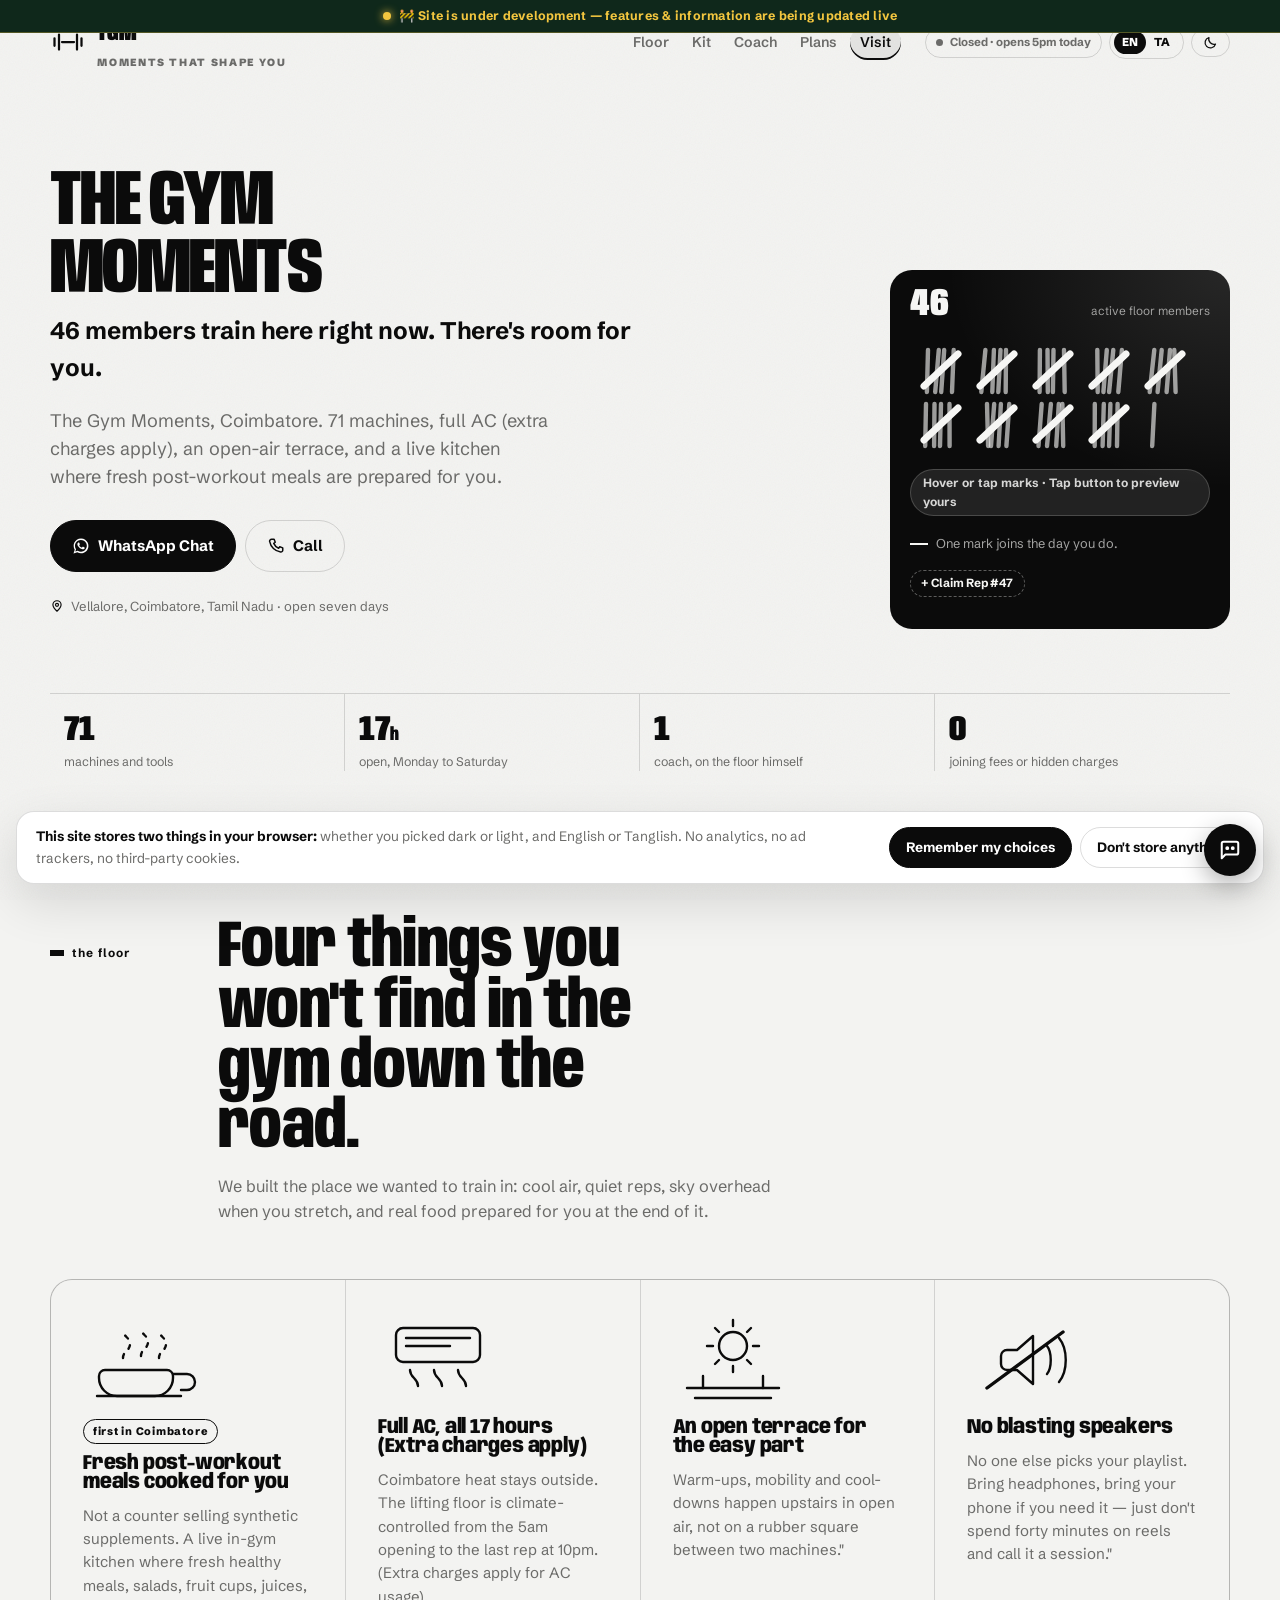
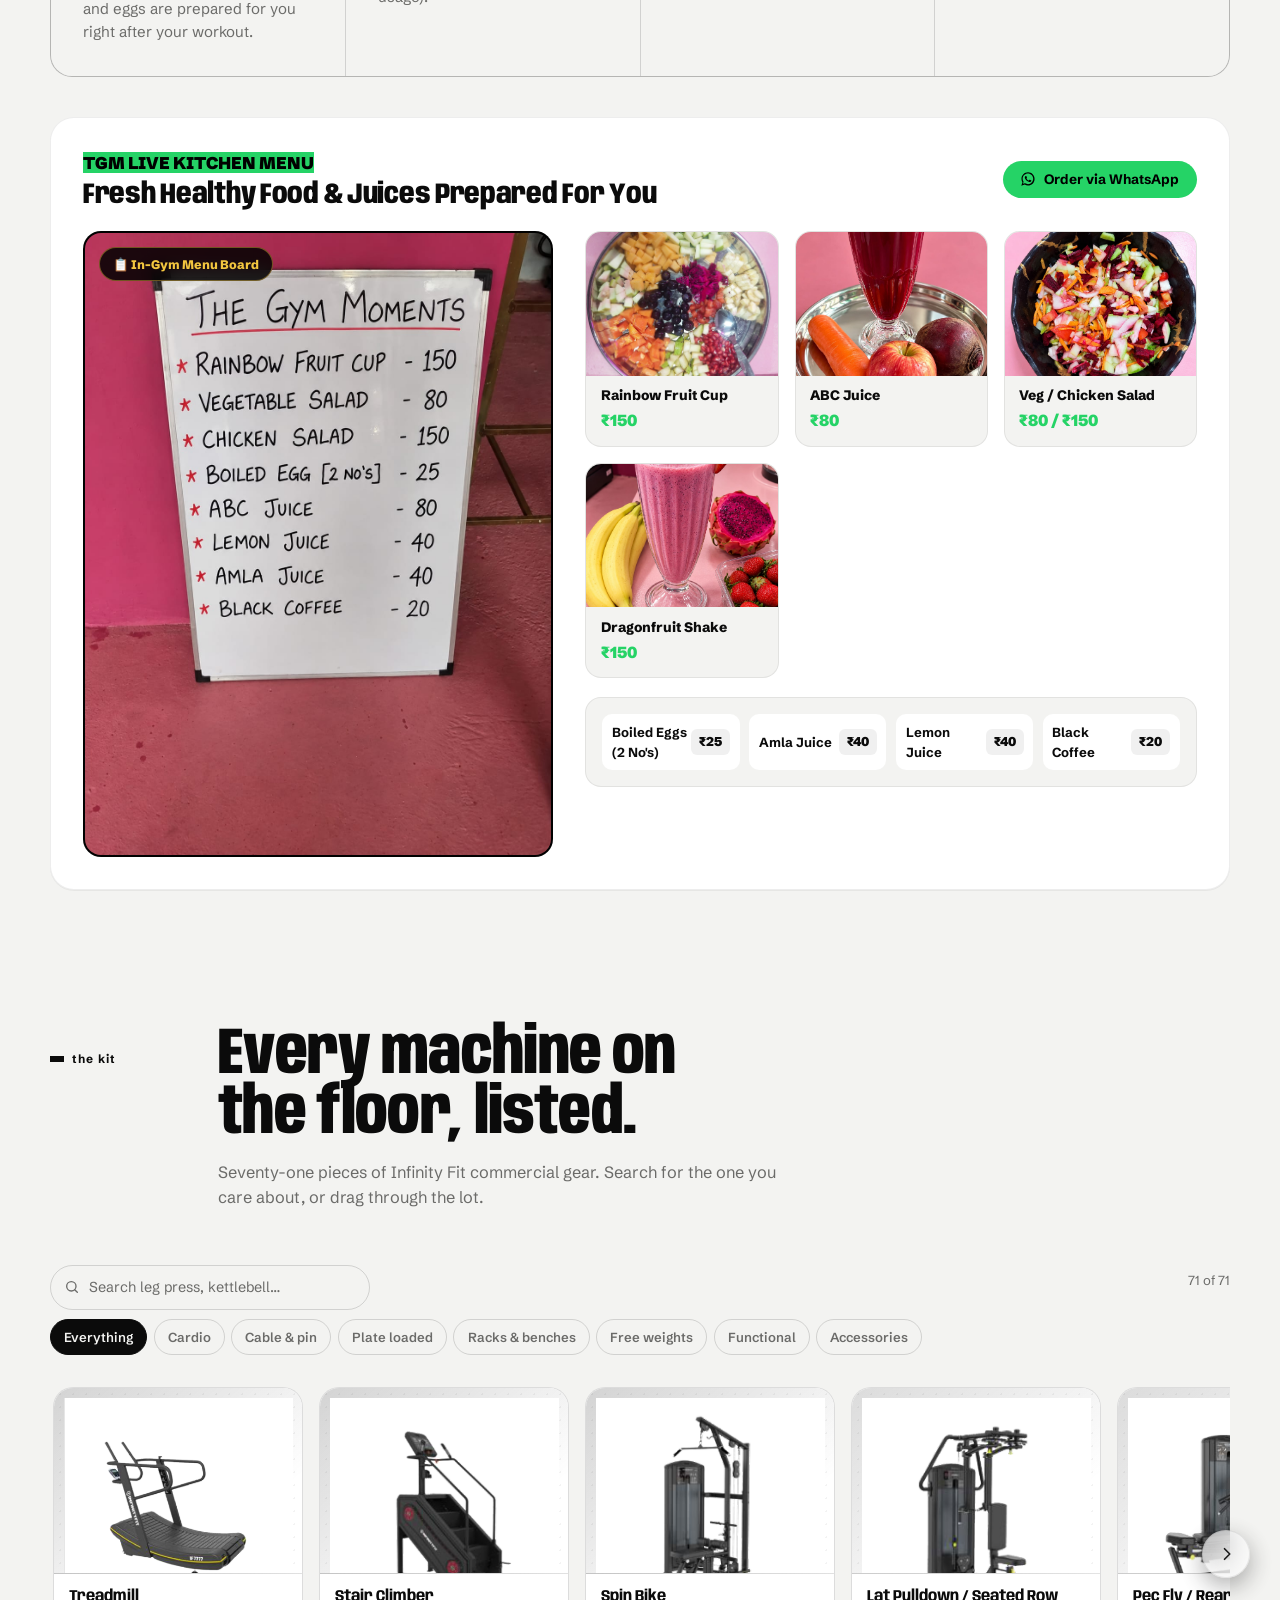
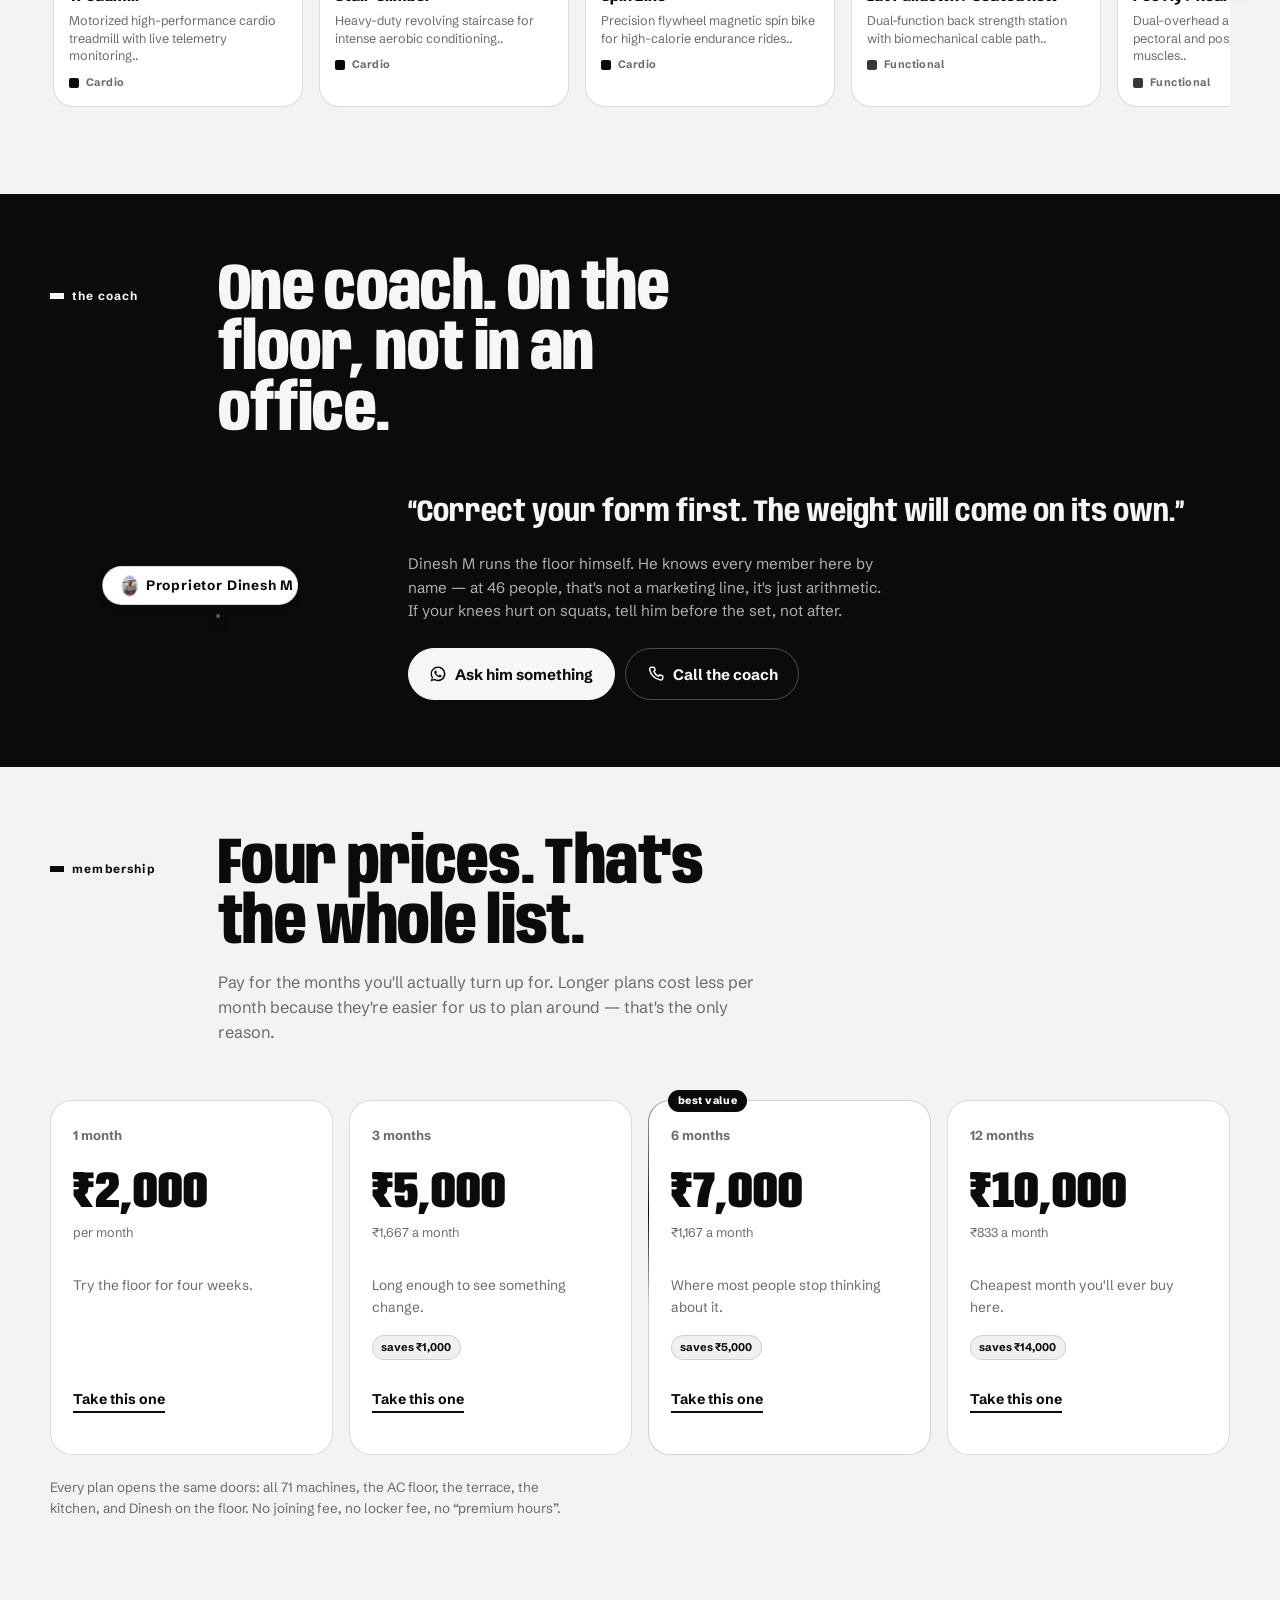
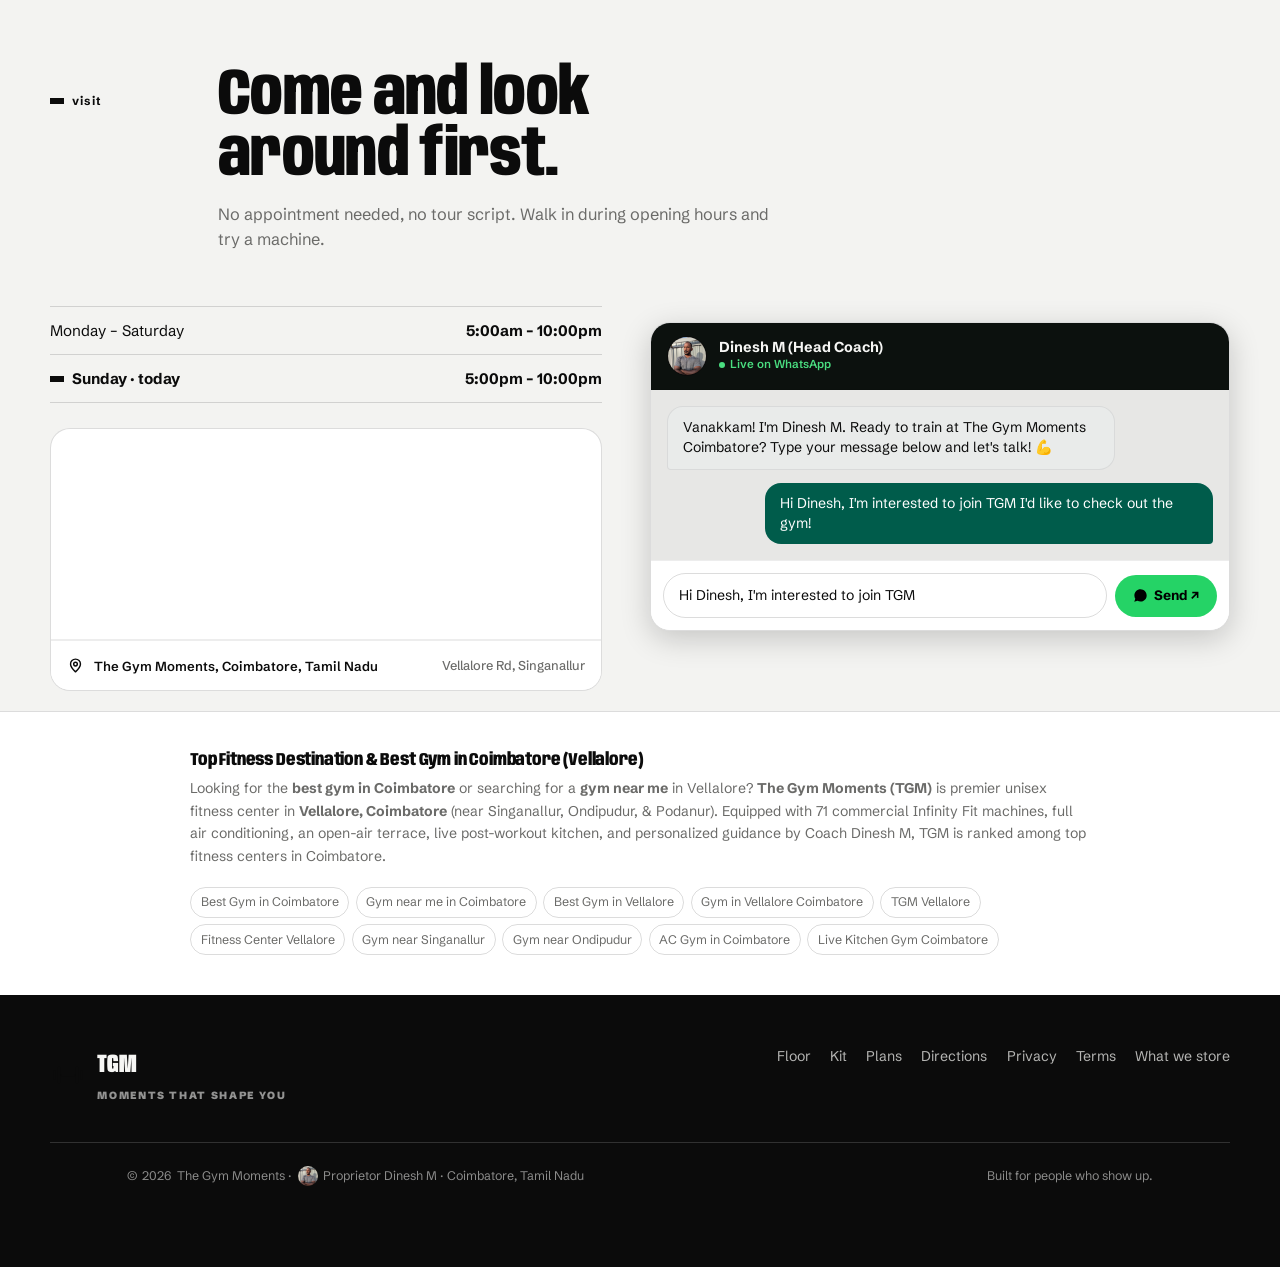
==== commit 4a2869fb: "Fix Proprietor Dinesh M badge clipping and styling" ====
--- a/final.html
+++ b/final.html
@@ -907,7 +907,7 @@
      <img id="coachPhoto" alt="Dinesh M, Proprietor & Head Coach at The Gym Moments" src="owner.jpeg" style="width:100%;height:100%;object-fit:cover;object-position:top center;border-radius:18px;box-shadow:0 8px 24px rgba(0,0,0,0.35);transition:transform .35s ease,filter .35s ease">
      <svg class="ph" viewBox="0 0 100 100" fill="none" stroke="currentColor" stroke-width="3" stroke-linecap="round" aria-hidden="true"><circle cx="50" cy="36" r="16"/><path d="M18 86c4-18 17-27 32-27s28 9 32 27"/></svg>
     </div>
-    <span class="note" style="display:inline-flex;align-items:center;gap:0.4rem;" data-en="Proprietor Dinesh M" data-ta="Proprietor Dinesh M"><img src="owner.jpeg" alt="Dinesh M" style="width:22px;height:22px;border-radius:50%;object-fit:cover;border:1px solid var(--hair)"> Proprietor Dinesh M</span>
+    <span class="note" style="display:inline-flex;align-items:center;gap:0.5rem;padding:0.45rem 1.1rem;background:var(--card);border:1px solid var(--hair);border-radius:99px;font-size:0.85rem;font-weight:700;color:var(--ink);box-shadow:0 2px 8px rgba(0,0,0,0.12);white-space:nowrap;margin-top:0.6rem;" data-en="Proprietor Dinesh M" data-ta="Proprietor Dinesh M"><img src="owner.jpeg" alt="Dinesh M" style="width:22px;height:22px;border-radius:50%;object-fit:cover;border:1px solid var(--hair)"> Proprietor Dinesh M</span>
    </div>
    <div>
     <blockquote data-en="&ldquo;Correct your form first. The weight will come on its own.&rdquo;" data-ta="&ldquo;Mudhalla form-a sari pannu bossuh! Weight-u thaana koodum.&rdquo;">&ldquo;Correct your form first. The weight will come on its own.&rdquo;</blockquote>
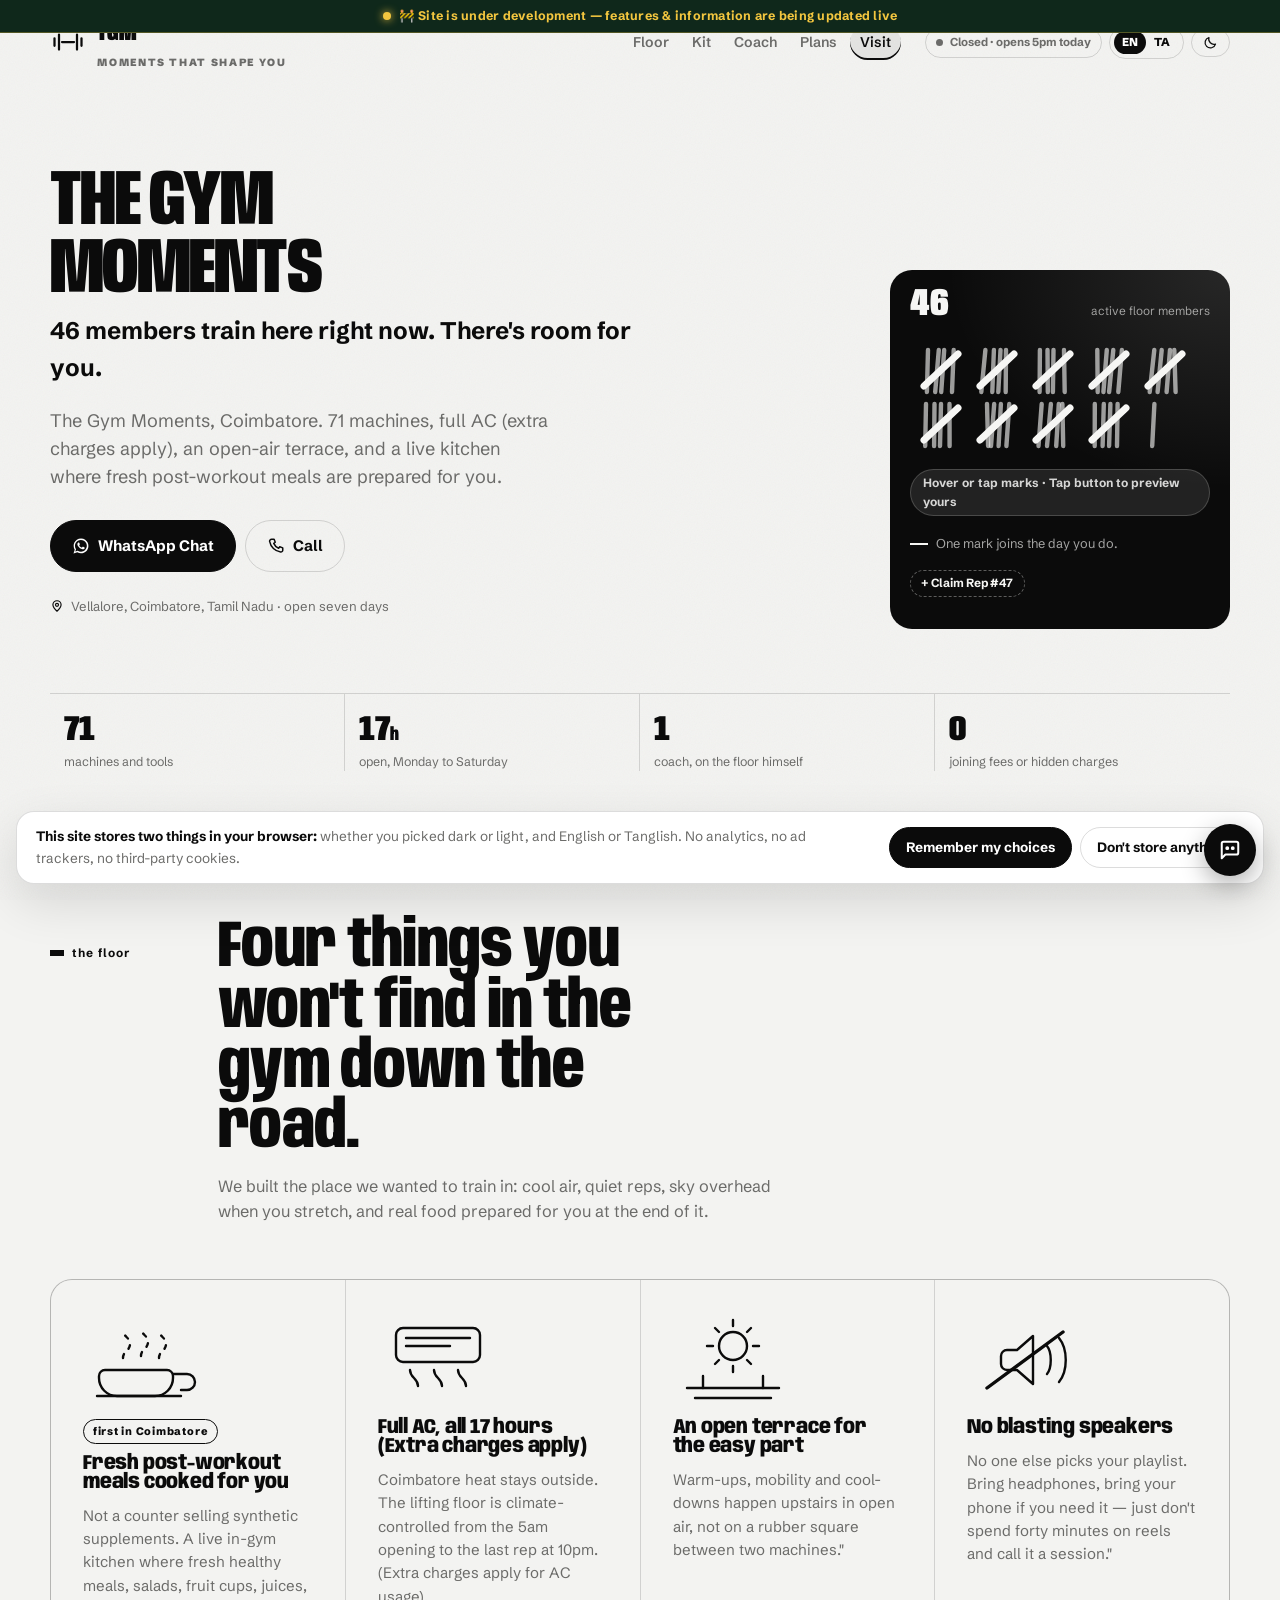
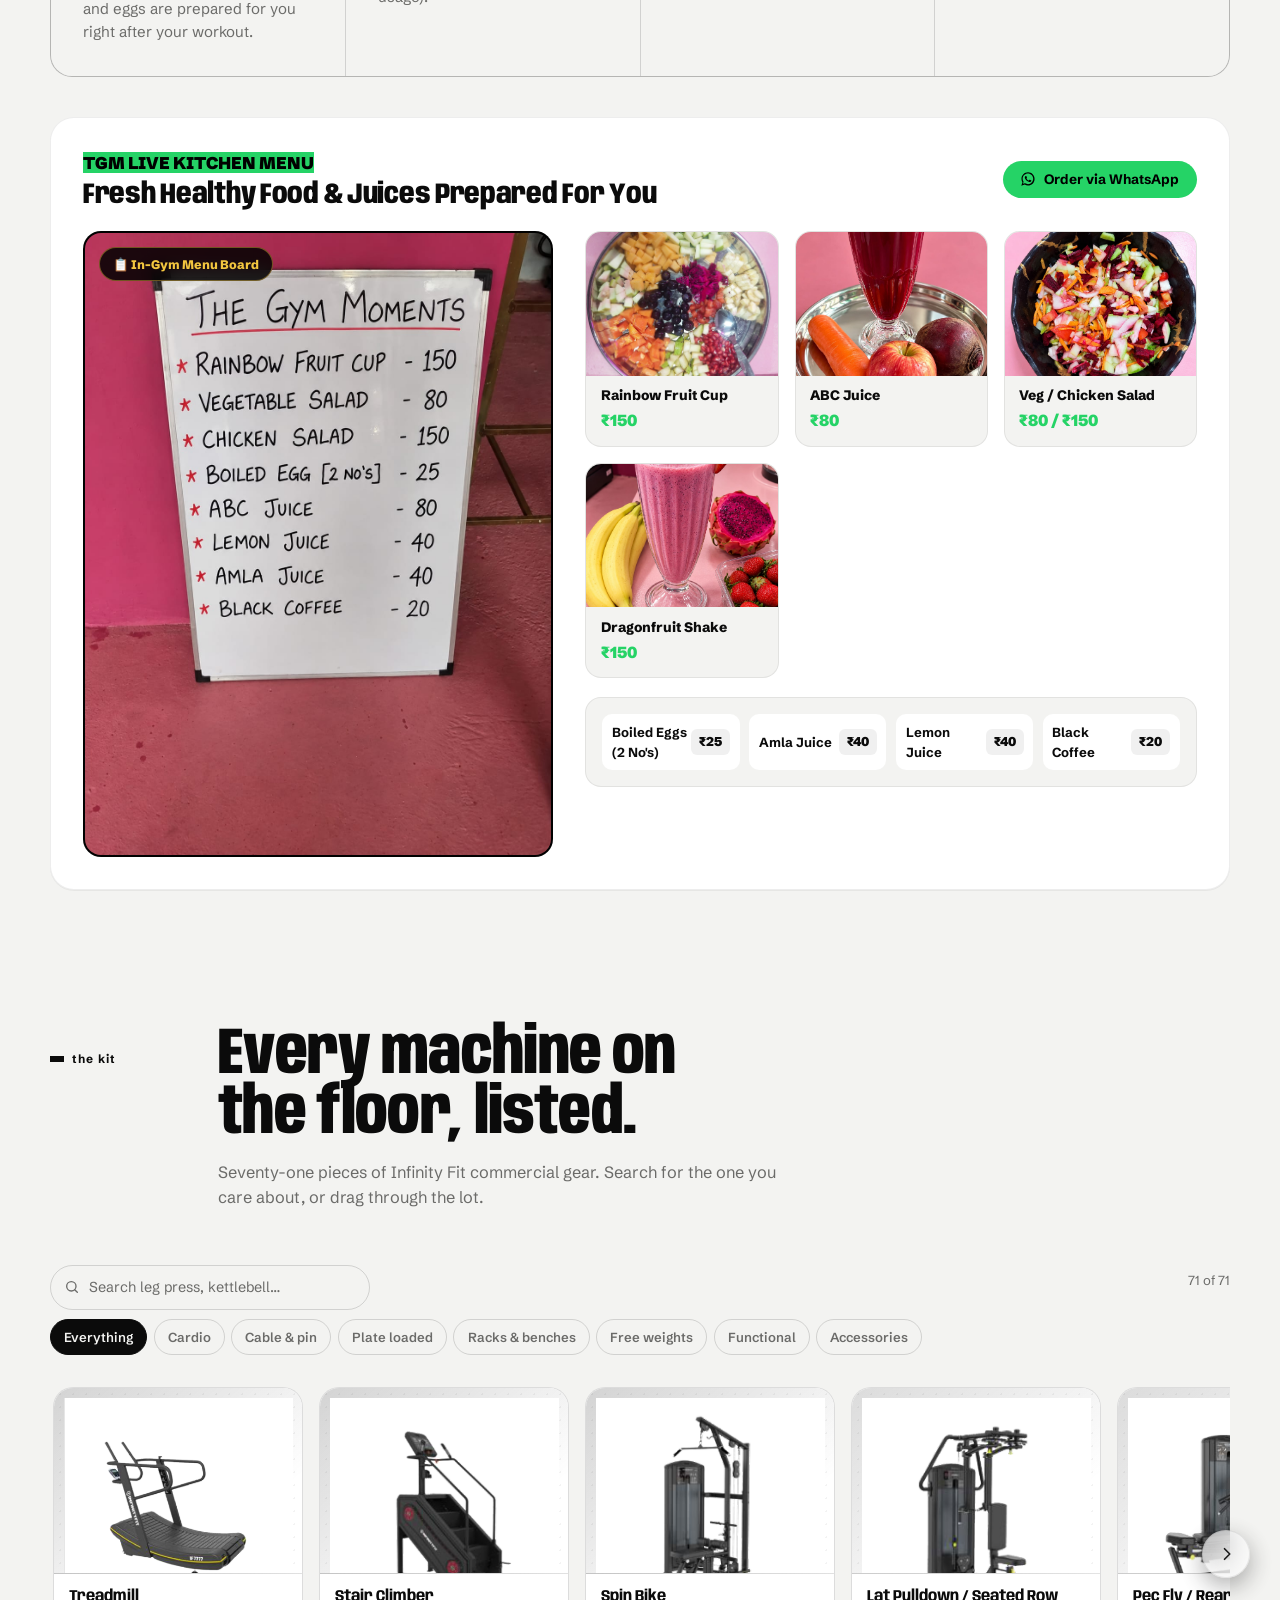
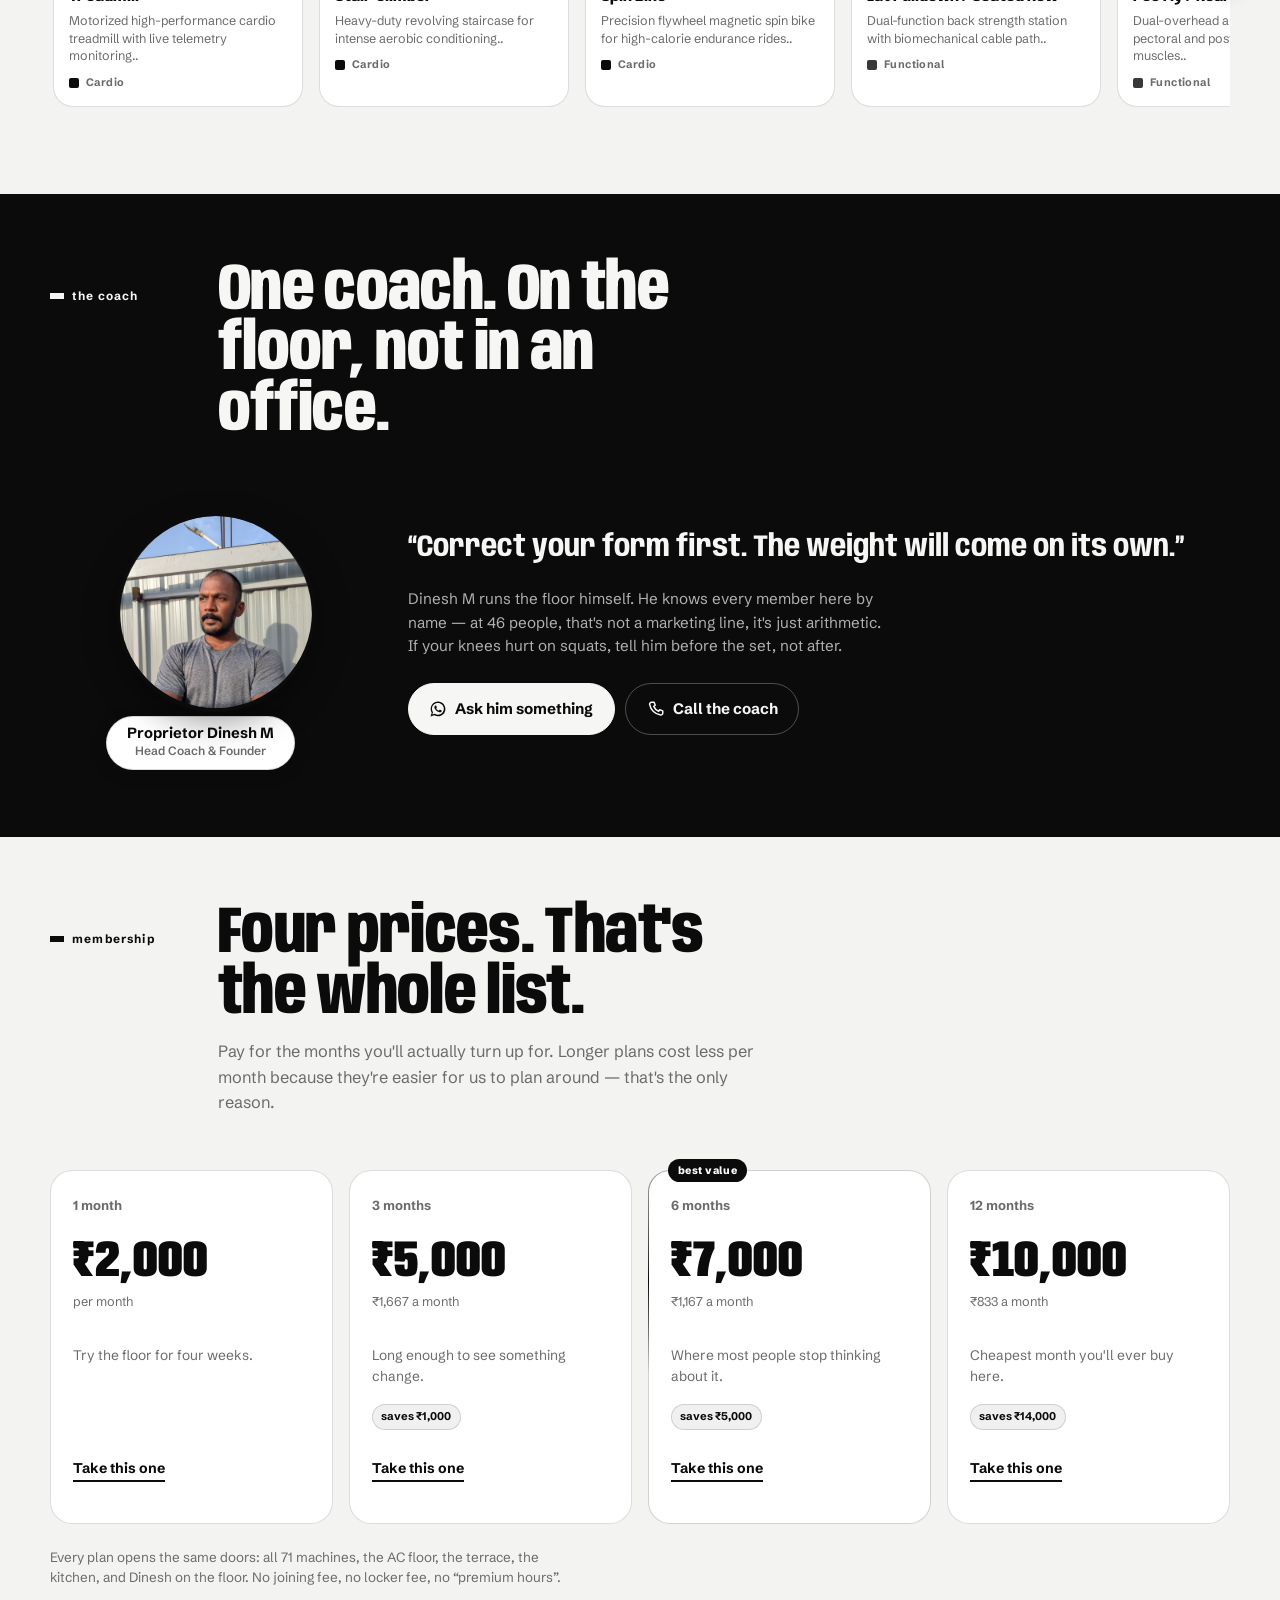
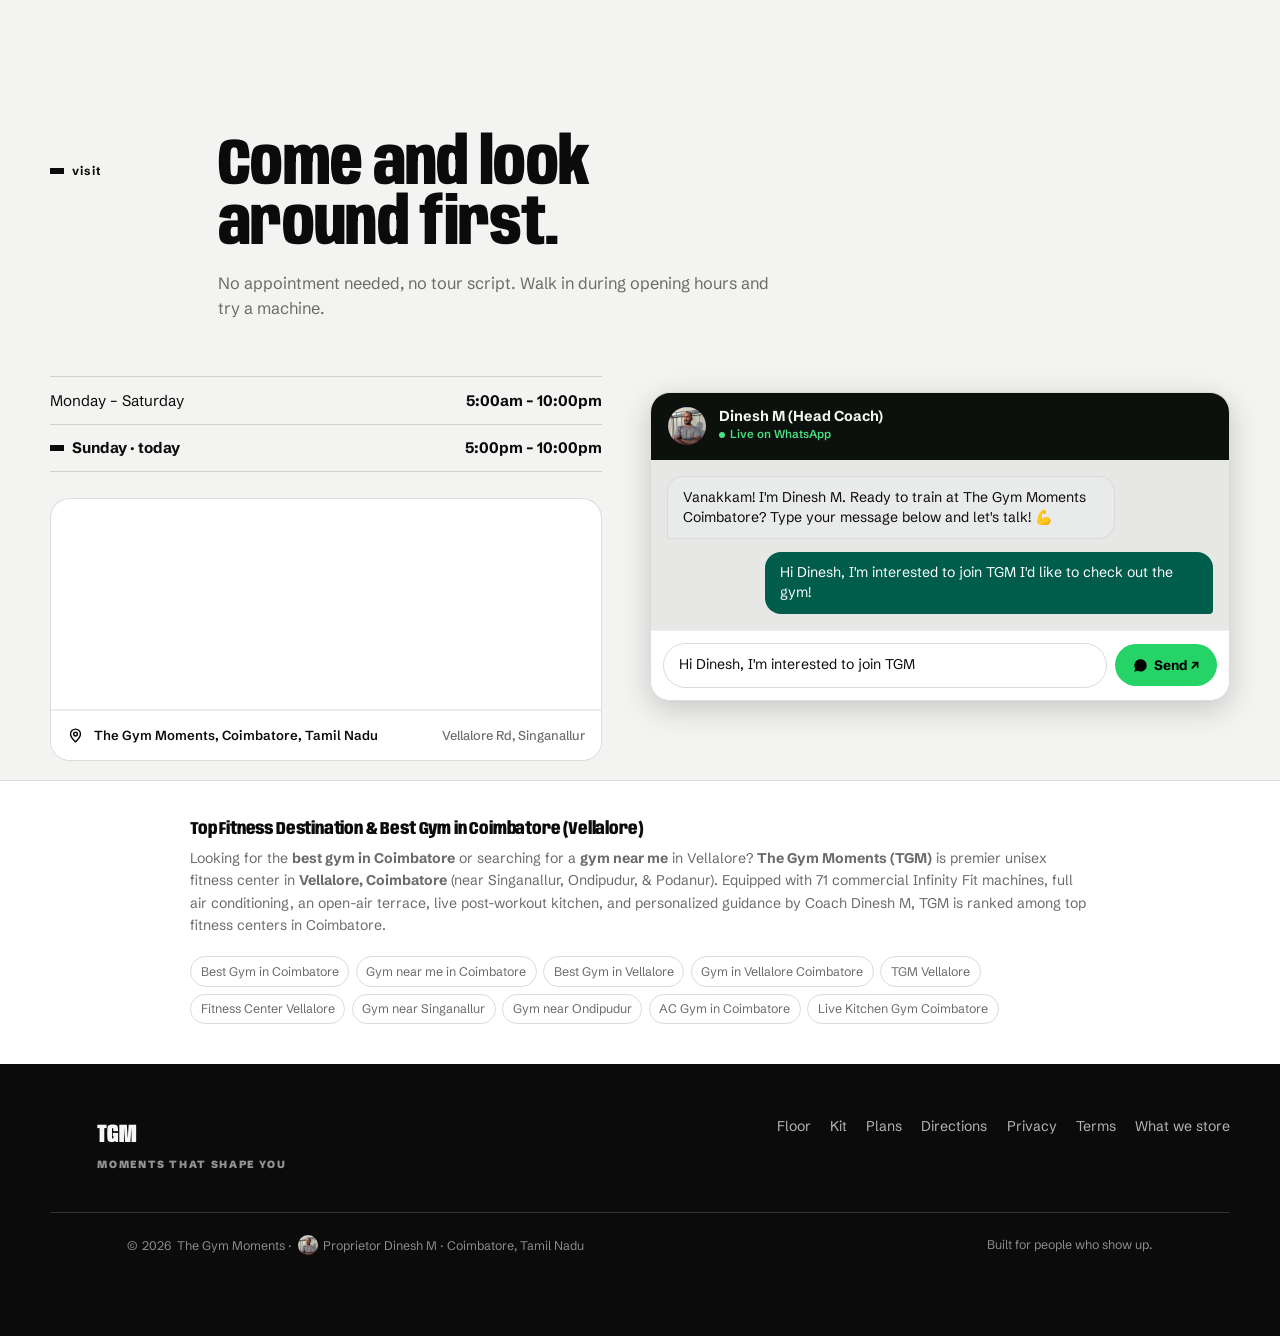
==== commit 7f27a2cf: "Update Coach Dinesh portrait to 200x200px photo and clean up Proprietor text badge" ====
--- a/final.html
+++ b/final.html
@@ -890,24 +890,16 @@
    <div><h2 data-en="One coach. On the floor, not in an office." data-ta="Oru coach. Office-la illa, floor-la thaan nippaaru bossuh.">One coach. On the floor, not in an office.</h2></div>
   </div>
   <div class="coach-grid">
-   <div class="portrait reveal-item">
-    <svg class="ring" viewBox="0 0 120 120" aria-hidden="true">
-     <defs>
-      <path id="topArc" d="M 12,60 A 48,48 0 0,1 108,60"/>
-      <path id="botArc" d="M 108,60 A 48,48 0 0,1 12,60"/>
-     </defs>
-     <circle cx="60" cy="60" r="48" fill="none" stroke="color-mix(in srgb,var(--band-ink) 25%,transparent)" stroke-width="1" stroke-dasharray="3 3"/>
-     <circle cx="60" cy="60" r="56" fill="none" stroke="color-mix(in srgb,var(--band-ink) 14%,transparent)" stroke-width="0.8"/>
-     <text>
-      <textPath href="#topArc" startOffset="50%" text-anchor="middle">DINESH M • HEAD COACH</textPath>
-      <textPath href="#botArc" startOffset="50%" text-anchor="middle">THE GYM MOMENTS • PROPRIETOR</textPath>
-     </text>
-    </svg>
-    <div class="frame">
-     <img id="coachPhoto" alt="Dinesh M, Proprietor & Head Coach at The Gym Moments" src="owner.jpeg" style="width:100%;height:100%;object-fit:cover;object-position:top center;border-radius:18px;box-shadow:0 8px 24px rgba(0,0,0,0.35);transition:transform .35s ease,filter .35s ease">
-     <svg class="ph" viewBox="0 0 100 100" fill="none" stroke="currentColor" stroke-width="3" stroke-linecap="round" aria-hidden="true"><circle cx="50" cy="36" r="16"/><path d="M18 86c4-18 17-27 32-27s28 9 32 27"/></svg>
+   <div class="portrait reveal-item" style="display:flex;flex-direction:column;align-items:center;text-align:center;">
+    <div class="frame" style="width:200px;height:200px;border-radius:50%;overflow:hidden;border:4px solid var(--kum);box-shadow:0 12px 32px rgba(0,0,0,0.35);margin:0 auto 1.2rem;position:relative;flex:none;">
+     <img id="coachPhoto" alt="Dinesh M, Proprietor & Head Coach at The Gym Moments" src="owner.jpeg" style="width:200px;height:200px;object-fit:cover;object-position:top center;border-radius:50%;display:block;transition:transform .35s ease;">
     </div>
-    <span class="note" style="display:inline-flex;align-items:center;gap:0.5rem;padding:0.45rem 1.1rem;background:var(--card);border:1px solid var(--hair);border-radius:99px;font-size:0.85rem;font-weight:700;color:var(--ink);box-shadow:0 2px 8px rgba(0,0,0,0.12);white-space:nowrap;margin-top:0.6rem;" data-en="Proprietor Dinesh M" data-ta="Proprietor Dinesh M"><img src="owner.jpeg" alt="Dinesh M" style="width:22px;height:22px;border-radius:50%;object-fit:cover;border:1px solid var(--hair)"> Proprietor Dinesh M</span>
+    <div style="display:inline-flex;align-items:center;padding:0.5rem 1.25rem;background:var(--card);border:1px solid var(--hair);border-radius:99px;box-shadow:0 4px 16px rgba(0,0,0,0.15);white-space:nowrap;">
+     <div style="text-align:center;">
+      <b style="display:block;font-size:0.92rem;color:var(--ink);line-height:1.2;">Proprietor Dinesh M</b>
+      <span style="display:block;font-size:0.75rem;color:var(--mute);font-weight:600;">Head Coach & Founder</span>
+     </div>
+    </div>
    </div>
    <div>
     <blockquote data-en="&ldquo;Correct your form first. The weight will come on its own.&rdquo;" data-ta="&ldquo;Mudhalla form-a sari pannu bossuh! Weight-u thaana koodum.&rdquo;">&ldquo;Correct your form first. The weight will come on its own.&rdquo;</blockquote>
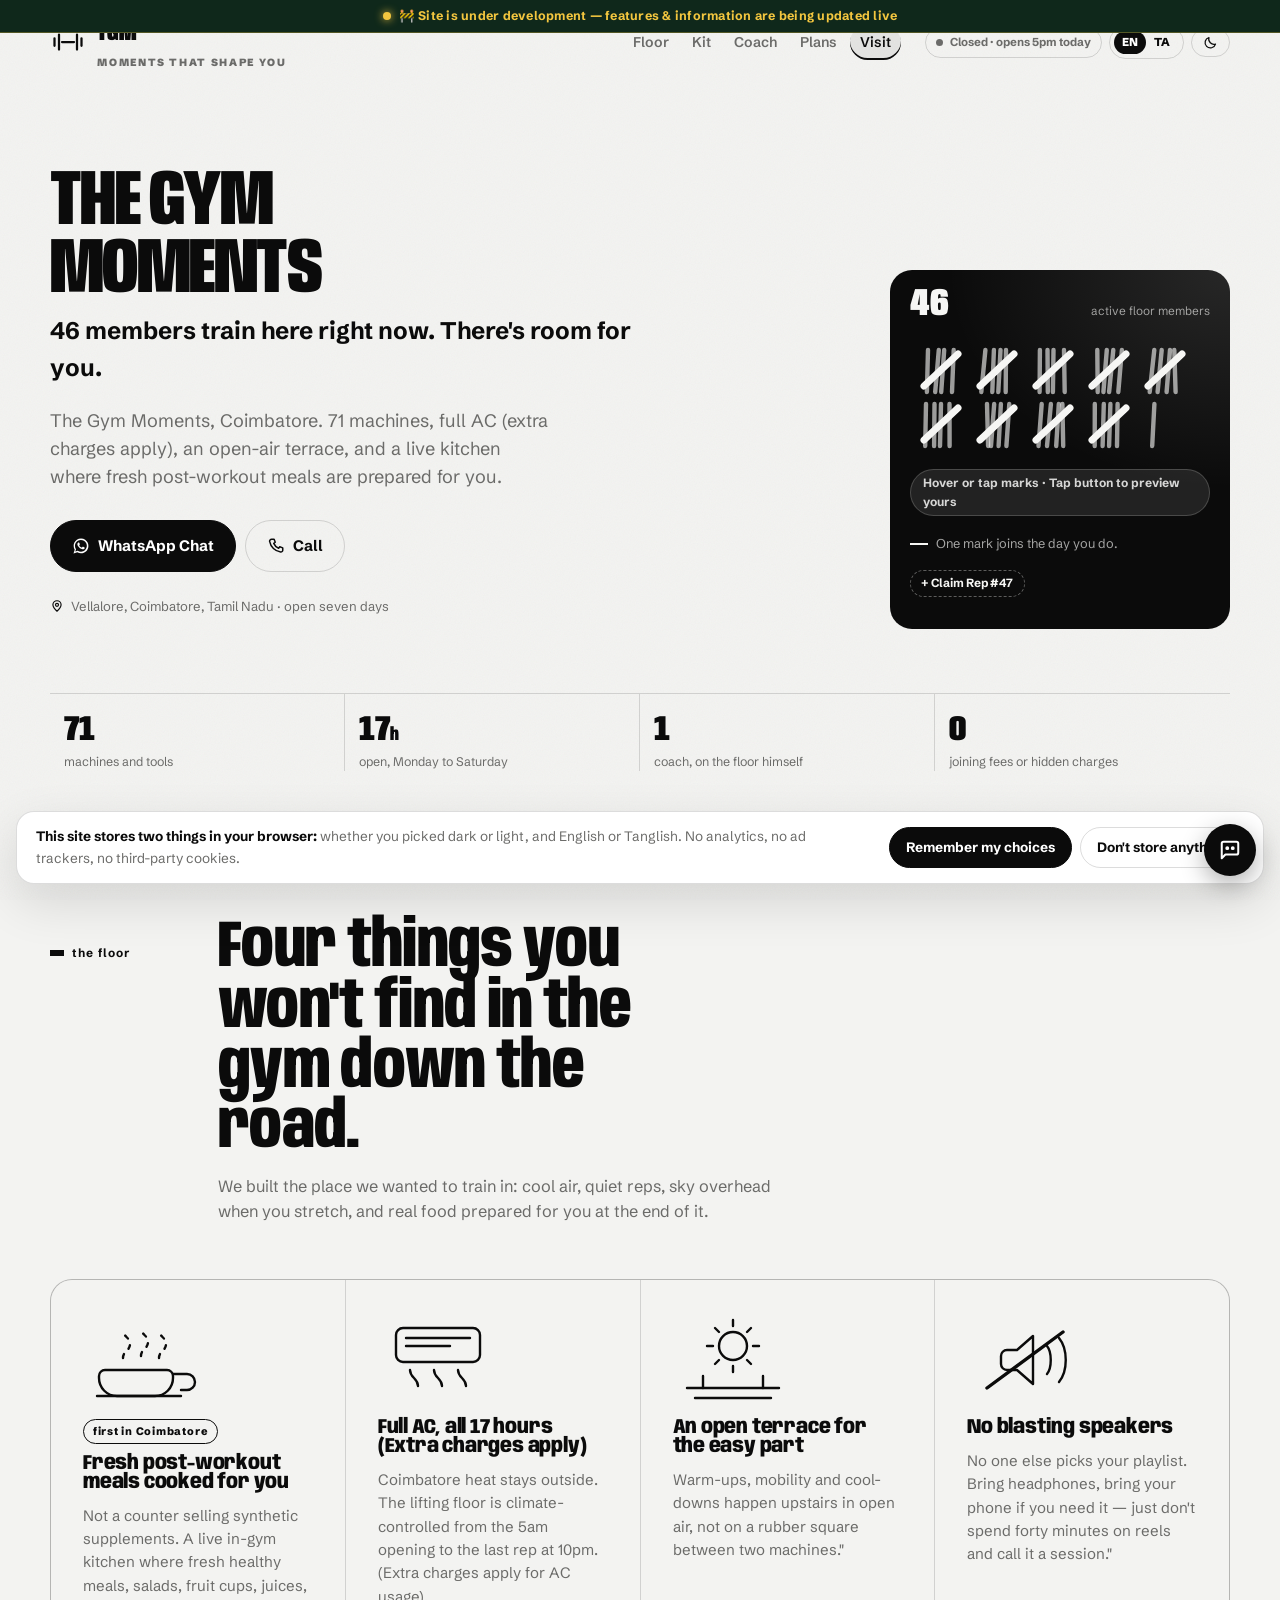
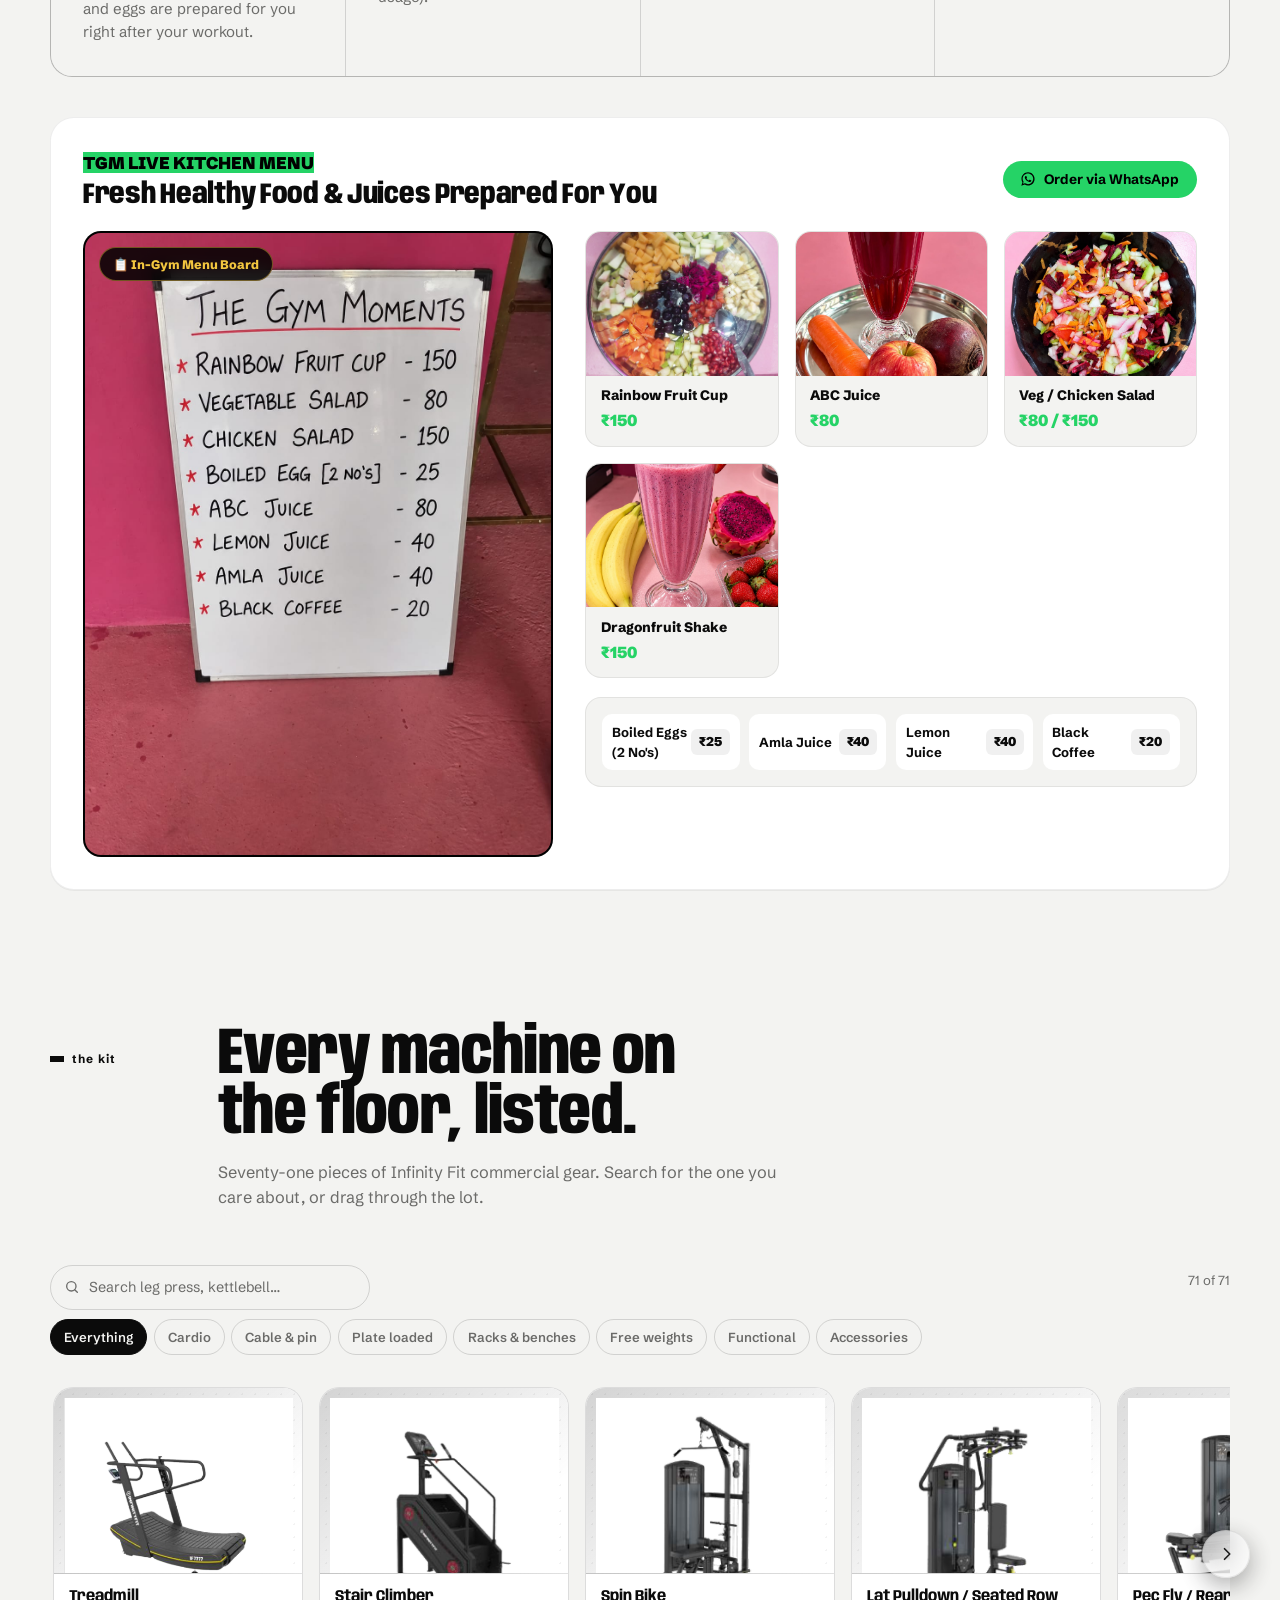
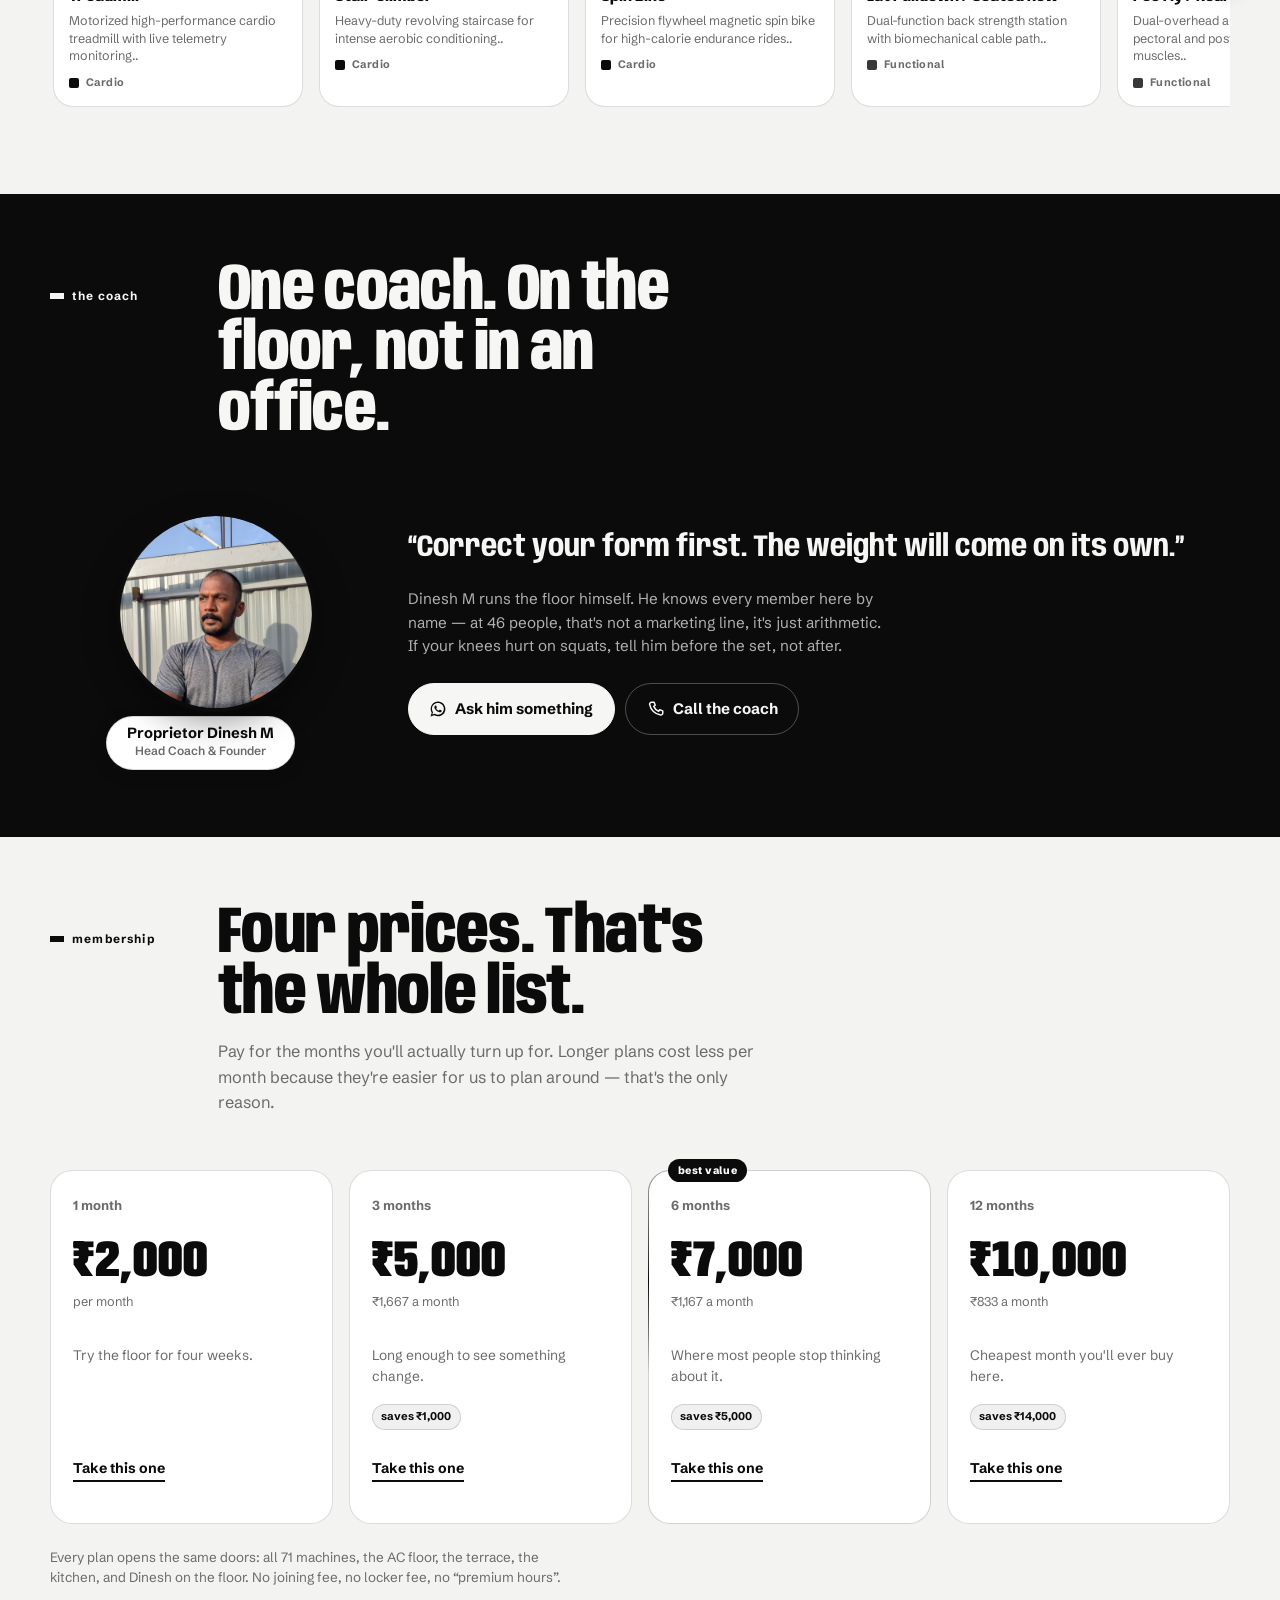
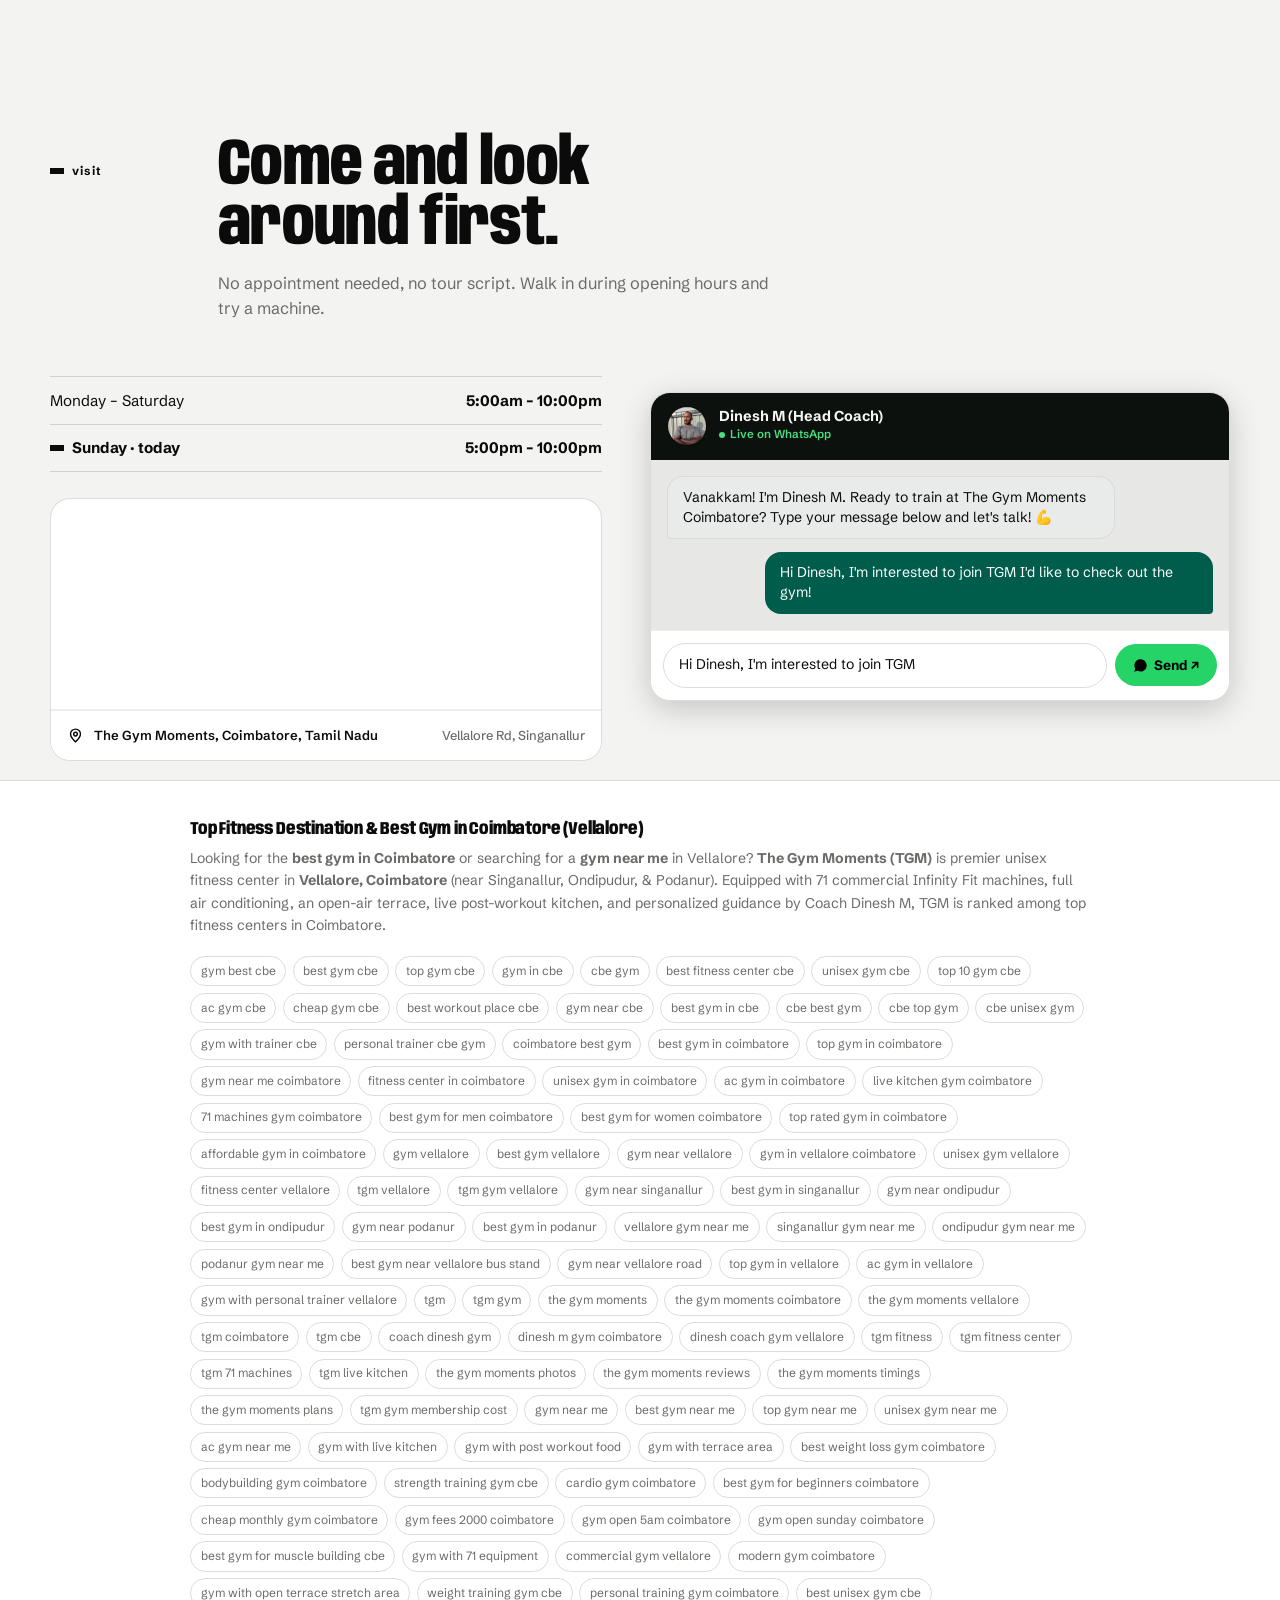
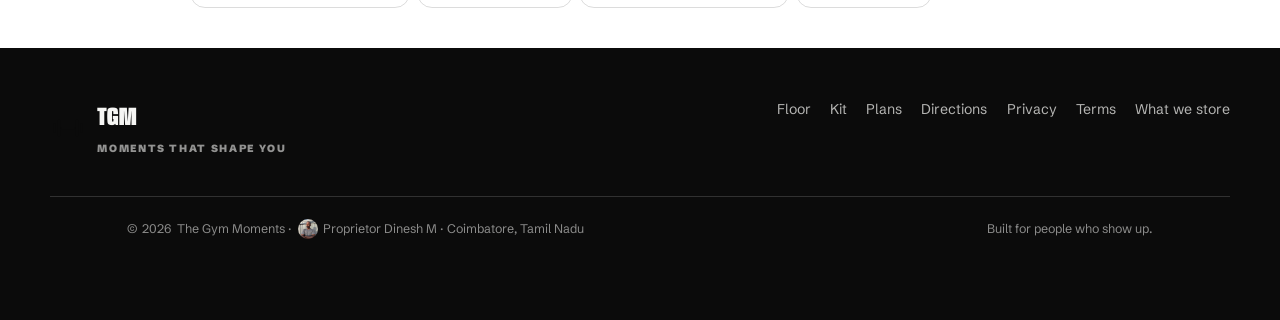
==== commit 9834bff0: "Inject 100+ local search keyword combinations including gym best cbe, tgm, vellalore, singanallur" ====
--- a/final.html
+++ b/final.html
@@ -8,7 +8,7 @@
 <title>The Gym Moments (TGM) | Best Gym in Vellalore, Coimbatore | Full AC & Live Kitchen</title>
 <meta name="title" content="The Gym Moments (TGM) | Best Gym in Vellalore, Coimbatore | Full AC & Live Kitchen">
 <meta name="description" content="The Gym Moments (TGM) is Vellalore, Coimbatore's premier unisex fitness center featuring 71 modern equipment machines, full AC, open-air terrace, live post-workout kitchen, and personal training by Coach Dinesh M. Call +91 9500441505.">
-<meta name="keywords" content="The Gym Moments Vellalore, TGM Vellalore, gym in Vellalore, best gym in Vellalore Coimbatore, fitness center Vellalore, gym near Vellalore, unisex gym Vellalore, TGM gym, gym in Coimbatore, Coach Dinesh M, 71 machines gym">
+<meta name="keywords" content="gym best cbe, best gym cbe, top gym cbe, gym in cbe, cbe gym, best fitness center cbe, unisex gym cbe, top 10 gym cbe, ac gym cbe, cheap gym cbe, best workout place cbe, gym near cbe, best gym in cbe, cbe best gym, cbe top gym, cbe unisex gym, gym with trainer cbe, personal trainer cbe gym, coimbatore best gym, best gym in coimbatore, top gym in coimbatore, gym near me coimbatore, fitness center in coimbatore, unisex gym in coimbatore, ac gym in coimbatore, live kitchen gym coimbatore, 71 machines gym coimbatore, best gym for men coimbatore, best gym for women coimbatore, top rated gym in coimbatore, affordable gym in coimbatore, gym vellalore, best gym vellalore, gym near vellalore, gym in vellalore coimbatore, unisex gym vellalore, fitness center vellalore, tgm vellalore, tgm gym vellalore, gym near singanallur, best gym in singanallur, gym near ondipudur, best gym in ondipudur, gym near podanur, best gym in podanur, vellalore gym near me, singanallur gym near me, ondipudur gym near me, podanur gym near me, best gym near vellalore bus stand, gym near vellalore road, top gym in vellalore, ac gym in vellalore, gym with personal trainer vellalore, tgm, tgm gym, the gym moments, the gym moments coimbatore, the gym moments vellalore, tgm coimbatore, tgm cbe, coach dinesh gym, dinesh m gym coimbatore, dinesh coach gym vellalore, tgm fitness, tgm fitness center, tgm 71 machines, tgm live kitchen, the gym moments photos, the gym moments reviews, the gym moments timings, the gym moments plans, tgm gym membership cost, gym near me, best gym near me, top gym near me, unisex gym near me, ac gym near me, gym with live kitchen, gym with post workout food, gym with terrace area, best weight loss gym coimbatore, bodybuilding gym coimbatore, strength training gym cbe, cardio gym coimbatore, best gym for beginners coimbatore, cheap monthly gym coimbatore, gym fees 2000 coimbatore, gym open 5am coimbatore, gym open sunday coimbatore, best gym for muscle building cbe, gym with 71 equipment, commercial gym vellalore, modern gym coimbatore, gym with open terrace stretch area, weight training gym cbe, personal training gym coimbatore, best unisex gym cbe">
 <meta name="author" content="Coach Dinesh M, The Gym Moments">
 <meta name="robots" content="index, follow, max-image-preview:large, max-snippet:-1, max-video-preview:-1">
 <meta name="theme-color" content="#03190F">
@@ -1033,17 +1033,105 @@
     <strong>The Gym Moments (TGM)</strong> is premier unisex fitness center in <strong>Vellalore, Coimbatore</strong> (near Singanallur, Ondipudur, & Podanur). 
     Equipped with 71 commercial Infinity Fit machines, full air conditioning, an open-air terrace, live post-workout kitchen, and personalized guidance by Coach Dinesh M, TGM is ranked among top fitness centers in Coimbatore.
    </p>
-   <div style="display:flex;flex-wrap:wrap;gap:0.4rem;font-size:0.78rem">
-    <span style="padding:0.3rem 0.6rem;border:1px solid var(--hair);border-radius:99px;color:var(--mute)">Best Gym in Coimbatore</span>
-    <span style="padding:0.3rem 0.6rem;border:1px solid var(--hair);border-radius:99px;color:var(--mute)">Gym near me in Coimbatore</span>
-    <span style="padding:0.3rem 0.6rem;border:1px solid var(--hair);border-radius:99px;color:var(--mute)">Best Gym in Vellalore</span>
-    <span style="padding:0.3rem 0.6rem;border:1px solid var(--hair);border-radius:99px;color:var(--mute)">Gym in Vellalore Coimbatore</span>
-    <span style="padding:0.3rem 0.6rem;border:1px solid var(--hair);border-radius:99px;color:var(--mute)">TGM Vellalore</span>
-    <span style="padding:0.3rem 0.6rem;border:1px solid var(--hair);border-radius:99px;color:var(--mute)">Fitness Center Vellalore</span>
-    <span style="padding:0.3rem 0.6rem;border:1px solid var(--hair);border-radius:99px;color:var(--mute)">Gym near Singanallur</span>
-    <span style="padding:0.3rem 0.6rem;border:1px solid var(--hair);border-radius:99px;color:var(--mute)">Gym near Ondipudur</span>
-    <span style="padding:0.3rem 0.6rem;border:1px solid var(--hair);border-radius:99px;color:var(--mute)">AC Gym in Coimbatore</span>
-    <span style="padding:0.3rem 0.6rem;border:1px solid var(--hair);border-radius:99px;color:var(--mute)">Live Kitchen Gym Coimbatore</span>
+   <div style="display:flex;flex-wrap:wrap;gap:0.4rem;font-size:0.75rem;margin-top:1rem">
+    <span style="padding:0.3rem 0.6rem;border:1px solid var(--hair);border-radius:99px;color:var(--mute)">gym best cbe</span>
+    <span style="padding:0.3rem 0.6rem;border:1px solid var(--hair);border-radius:99px;color:var(--mute)">best gym cbe</span>
+    <span style="padding:0.3rem 0.6rem;border:1px solid var(--hair);border-radius:99px;color:var(--mute)">top gym cbe</span>
+    <span style="padding:0.3rem 0.6rem;border:1px solid var(--hair);border-radius:99px;color:var(--mute)">gym in cbe</span>
+    <span style="padding:0.3rem 0.6rem;border:1px solid var(--hair);border-radius:99px;color:var(--mute)">cbe gym</span>
+    <span style="padding:0.3rem 0.6rem;border:1px solid var(--hair);border-radius:99px;color:var(--mute)">best fitness center cbe</span>
+    <span style="padding:0.3rem 0.6rem;border:1px solid var(--hair);border-radius:99px;color:var(--mute)">unisex gym cbe</span>
+    <span style="padding:0.3rem 0.6rem;border:1px solid var(--hair);border-radius:99px;color:var(--mute)">top 10 gym cbe</span>
+    <span style="padding:0.3rem 0.6rem;border:1px solid var(--hair);border-radius:99px;color:var(--mute)">ac gym cbe</span>
+    <span style="padding:0.3rem 0.6rem;border:1px solid var(--hair);border-radius:99px;color:var(--mute)">cheap gym cbe</span>
+    <span style="padding:0.3rem 0.6rem;border:1px solid var(--hair);border-radius:99px;color:var(--mute)">best workout place cbe</span>
+    <span style="padding:0.3rem 0.6rem;border:1px solid var(--hair);border-radius:99px;color:var(--mute)">gym near cbe</span>
+    <span style="padding:0.3rem 0.6rem;border:1px solid var(--hair);border-radius:99px;color:var(--mute)">best gym in cbe</span>
+    <span style="padding:0.3rem 0.6rem;border:1px solid var(--hair);border-radius:99px;color:var(--mute)">cbe best gym</span>
+    <span style="padding:0.3rem 0.6rem;border:1px solid var(--hair);border-radius:99px;color:var(--mute)">cbe top gym</span>
+    <span style="padding:0.3rem 0.6rem;border:1px solid var(--hair);border-radius:99px;color:var(--mute)">cbe unisex gym</span>
+    <span style="padding:0.3rem 0.6rem;border:1px solid var(--hair);border-radius:99px;color:var(--mute)">gym with trainer cbe</span>
+    <span style="padding:0.3rem 0.6rem;border:1px solid var(--hair);border-radius:99px;color:var(--mute)">personal trainer cbe gym</span>
+    <span style="padding:0.3rem 0.6rem;border:1px solid var(--hair);border-radius:99px;color:var(--mute)">coimbatore best gym</span>
+    <span style="padding:0.3rem 0.6rem;border:1px solid var(--hair);border-radius:99px;color:var(--mute)">best gym in coimbatore</span>
+    <span style="padding:0.3rem 0.6rem;border:1px solid var(--hair);border-radius:99px;color:var(--mute)">top gym in coimbatore</span>
+    <span style="padding:0.3rem 0.6rem;border:1px solid var(--hair);border-radius:99px;color:var(--mute)">gym near me coimbatore</span>
+    <span style="padding:0.3rem 0.6rem;border:1px solid var(--hair);border-radius:99px;color:var(--mute)">fitness center in coimbatore</span>
+    <span style="padding:0.3rem 0.6rem;border:1px solid var(--hair);border-radius:99px;color:var(--mute)">unisex gym in coimbatore</span>
+    <span style="padding:0.3rem 0.6rem;border:1px solid var(--hair);border-radius:99px;color:var(--mute)">ac gym in coimbatore</span>
+    <span style="padding:0.3rem 0.6rem;border:1px solid var(--hair);border-radius:99px;color:var(--mute)">live kitchen gym coimbatore</span>
+    <span style="padding:0.3rem 0.6rem;border:1px solid var(--hair);border-radius:99px;color:var(--mute)">71 machines gym coimbatore</span>
+    <span style="padding:0.3rem 0.6rem;border:1px solid var(--hair);border-radius:99px;color:var(--mute)">best gym for men coimbatore</span>
+    <span style="padding:0.3rem 0.6rem;border:1px solid var(--hair);border-radius:99px;color:var(--mute)">best gym for women coimbatore</span>
+    <span style="padding:0.3rem 0.6rem;border:1px solid var(--hair);border-radius:99px;color:var(--mute)">top rated gym in coimbatore</span>
+    <span style="padding:0.3rem 0.6rem;border:1px solid var(--hair);border-radius:99px;color:var(--mute)">affordable gym in coimbatore</span>
+    <span style="padding:0.3rem 0.6rem;border:1px solid var(--hair);border-radius:99px;color:var(--mute)">gym vellalore</span>
+    <span style="padding:0.3rem 0.6rem;border:1px solid var(--hair);border-radius:99px;color:var(--mute)">best gym vellalore</span>
+    <span style="padding:0.3rem 0.6rem;border:1px solid var(--hair);border-radius:99px;color:var(--mute)">gym near vellalore</span>
+    <span style="padding:0.3rem 0.6rem;border:1px solid var(--hair);border-radius:99px;color:var(--mute)">gym in vellalore coimbatore</span>
+    <span style="padding:0.3rem 0.6rem;border:1px solid var(--hair);border-radius:99px;color:var(--mute)">unisex gym vellalore</span>
+    <span style="padding:0.3rem 0.6rem;border:1px solid var(--hair);border-radius:99px;color:var(--mute)">fitness center vellalore</span>
+    <span style="padding:0.3rem 0.6rem;border:1px solid var(--hair);border-radius:99px;color:var(--mute)">tgm vellalore</span>
+    <span style="padding:0.3rem 0.6rem;border:1px solid var(--hair);border-radius:99px;color:var(--mute)">tgm gym vellalore</span>
+    <span style="padding:0.3rem 0.6rem;border:1px solid var(--hair);border-radius:99px;color:var(--mute)">gym near singanallur</span>
+    <span style="padding:0.3rem 0.6rem;border:1px solid var(--hair);border-radius:99px;color:var(--mute)">best gym in singanallur</span>
+    <span style="padding:0.3rem 0.6rem;border:1px solid var(--hair);border-radius:99px;color:var(--mute)">gym near ondipudur</span>
+    <span style="padding:0.3rem 0.6rem;border:1px solid var(--hair);border-radius:99px;color:var(--mute)">best gym in ondipudur</span>
+    <span style="padding:0.3rem 0.6rem;border:1px solid var(--hair);border-radius:99px;color:var(--mute)">gym near podanur</span>
+    <span style="padding:0.3rem 0.6rem;border:1px solid var(--hair);border-radius:99px;color:var(--mute)">best gym in podanur</span>
+    <span style="padding:0.3rem 0.6rem;border:1px solid var(--hair);border-radius:99px;color:var(--mute)">vellalore gym near me</span>
+    <span style="padding:0.3rem 0.6rem;border:1px solid var(--hair);border-radius:99px;color:var(--mute)">singanallur gym near me</span>
+    <span style="padding:0.3rem 0.6rem;border:1px solid var(--hair);border-radius:99px;color:var(--mute)">ondipudur gym near me</span>
+    <span style="padding:0.3rem 0.6rem;border:1px solid var(--hair);border-radius:99px;color:var(--mute)">podanur gym near me</span>
+    <span style="padding:0.3rem 0.6rem;border:1px solid var(--hair);border-radius:99px;color:var(--mute)">best gym near vellalore bus stand</span>
+    <span style="padding:0.3rem 0.6rem;border:1px solid var(--hair);border-radius:99px;color:var(--mute)">gym near vellalore road</span>
+    <span style="padding:0.3rem 0.6rem;border:1px solid var(--hair);border-radius:99px;color:var(--mute)">top gym in vellalore</span>
+    <span style="padding:0.3rem 0.6rem;border:1px solid var(--hair);border-radius:99px;color:var(--mute)">ac gym in vellalore</span>
+    <span style="padding:0.3rem 0.6rem;border:1px solid var(--hair);border-radius:99px;color:var(--mute)">gym with personal trainer vellalore</span>
+    <span style="padding:0.3rem 0.6rem;border:1px solid var(--hair);border-radius:99px;color:var(--mute)">tgm</span>
+    <span style="padding:0.3rem 0.6rem;border:1px solid var(--hair);border-radius:99px;color:var(--mute)">tgm gym</span>
+    <span style="padding:0.3rem 0.6rem;border:1px solid var(--hair);border-radius:99px;color:var(--mute)">the gym moments</span>
+    <span style="padding:0.3rem 0.6rem;border:1px solid var(--hair);border-radius:99px;color:var(--mute)">the gym moments coimbatore</span>
+    <span style="padding:0.3rem 0.6rem;border:1px solid var(--hair);border-radius:99px;color:var(--mute)">the gym moments vellalore</span>
+    <span style="padding:0.3rem 0.6rem;border:1px solid var(--hair);border-radius:99px;color:var(--mute)">tgm coimbatore</span>
+    <span style="padding:0.3rem 0.6rem;border:1px solid var(--hair);border-radius:99px;color:var(--mute)">tgm cbe</span>
+    <span style="padding:0.3rem 0.6rem;border:1px solid var(--hair);border-radius:99px;color:var(--mute)">coach dinesh gym</span>
+    <span style="padding:0.3rem 0.6rem;border:1px solid var(--hair);border-radius:99px;color:var(--mute)">dinesh m gym coimbatore</span>
+    <span style="padding:0.3rem 0.6rem;border:1px solid var(--hair);border-radius:99px;color:var(--mute)">dinesh coach gym vellalore</span>
+    <span style="padding:0.3rem 0.6rem;border:1px solid var(--hair);border-radius:99px;color:var(--mute)">tgm fitness</span>
+    <span style="padding:0.3rem 0.6rem;border:1px solid var(--hair);border-radius:99px;color:var(--mute)">tgm fitness center</span>
+    <span style="padding:0.3rem 0.6rem;border:1px solid var(--hair);border-radius:99px;color:var(--mute)">tgm 71 machines</span>
+    <span style="padding:0.3rem 0.6rem;border:1px solid var(--hair);border-radius:99px;color:var(--mute)">tgm live kitchen</span>
+    <span style="padding:0.3rem 0.6rem;border:1px solid var(--hair);border-radius:99px;color:var(--mute)">the gym moments photos</span>
+    <span style="padding:0.3rem 0.6rem;border:1px solid var(--hair);border-radius:99px;color:var(--mute)">the gym moments reviews</span>
+    <span style="padding:0.3rem 0.6rem;border:1px solid var(--hair);border-radius:99px;color:var(--mute)">the gym moments timings</span>
+    <span style="padding:0.3rem 0.6rem;border:1px solid var(--hair);border-radius:99px;color:var(--mute)">the gym moments plans</span>
+    <span style="padding:0.3rem 0.6rem;border:1px solid var(--hair);border-radius:99px;color:var(--mute)">tgm gym membership cost</span>
+    <span style="padding:0.3rem 0.6rem;border:1px solid var(--hair);border-radius:99px;color:var(--mute)">gym near me</span>
+    <span style="padding:0.3rem 0.6rem;border:1px solid var(--hair);border-radius:99px;color:var(--mute)">best gym near me</span>
+    <span style="padding:0.3rem 0.6rem;border:1px solid var(--hair);border-radius:99px;color:var(--mute)">top gym near me</span>
+    <span style="padding:0.3rem 0.6rem;border:1px solid var(--hair);border-radius:99px;color:var(--mute)">unisex gym near me</span>
+    <span style="padding:0.3rem 0.6rem;border:1px solid var(--hair);border-radius:99px;color:var(--mute)">ac gym near me</span>
+    <span style="padding:0.3rem 0.6rem;border:1px solid var(--hair);border-radius:99px;color:var(--mute)">gym with live kitchen</span>
+    <span style="padding:0.3rem 0.6rem;border:1px solid var(--hair);border-radius:99px;color:var(--mute)">gym with post workout food</span>
+    <span style="padding:0.3rem 0.6rem;border:1px solid var(--hair);border-radius:99px;color:var(--mute)">gym with terrace area</span>
+    <span style="padding:0.3rem 0.6rem;border:1px solid var(--hair);border-radius:99px;color:var(--mute)">best weight loss gym coimbatore</span>
+    <span style="padding:0.3rem 0.6rem;border:1px solid var(--hair);border-radius:99px;color:var(--mute)">bodybuilding gym coimbatore</span>
+    <span style="padding:0.3rem 0.6rem;border:1px solid var(--hair);border-radius:99px;color:var(--mute)">strength training gym cbe</span>
+    <span style="padding:0.3rem 0.6rem;border:1px solid var(--hair);border-radius:99px;color:var(--mute)">cardio gym coimbatore</span>
+    <span style="padding:0.3rem 0.6rem;border:1px solid var(--hair);border-radius:99px;color:var(--mute)">best gym for beginners coimbatore</span>
+    <span style="padding:0.3rem 0.6rem;border:1px solid var(--hair);border-radius:99px;color:var(--mute)">cheap monthly gym coimbatore</span>
+    <span style="padding:0.3rem 0.6rem;border:1px solid var(--hair);border-radius:99px;color:var(--mute)">gym fees 2000 coimbatore</span>
+    <span style="padding:0.3rem 0.6rem;border:1px solid var(--hair);border-radius:99px;color:var(--mute)">gym open 5am coimbatore</span>
+    <span style="padding:0.3rem 0.6rem;border:1px solid var(--hair);border-radius:99px;color:var(--mute)">gym open sunday coimbatore</span>
+    <span style="padding:0.3rem 0.6rem;border:1px solid var(--hair);border-radius:99px;color:var(--mute)">best gym for muscle building cbe</span>
+    <span style="padding:0.3rem 0.6rem;border:1px solid var(--hair);border-radius:99px;color:var(--mute)">gym with 71 equipment</span>
+    <span style="padding:0.3rem 0.6rem;border:1px solid var(--hair);border-radius:99px;color:var(--mute)">commercial gym vellalore</span>
+    <span style="padding:0.3rem 0.6rem;border:1px solid var(--hair);border-radius:99px;color:var(--mute)">modern gym coimbatore</span>
+    <span style="padding:0.3rem 0.6rem;border:1px solid var(--hair);border-radius:99px;color:var(--mute)">gym with open terrace stretch area</span>
+    <span style="padding:0.3rem 0.6rem;border:1px solid var(--hair);border-radius:99px;color:var(--mute)">weight training gym cbe</span>
+    <span style="padding:0.3rem 0.6rem;border:1px solid var(--hair);border-radius:99px;color:var(--mute)">personal training gym coimbatore</span>
+    <span style="padding:0.3rem 0.6rem;border:1px solid var(--hair);border-radius:99px;color:var(--mute)">best unisex gym cbe</span>
    </div>
   </div>
  </div>
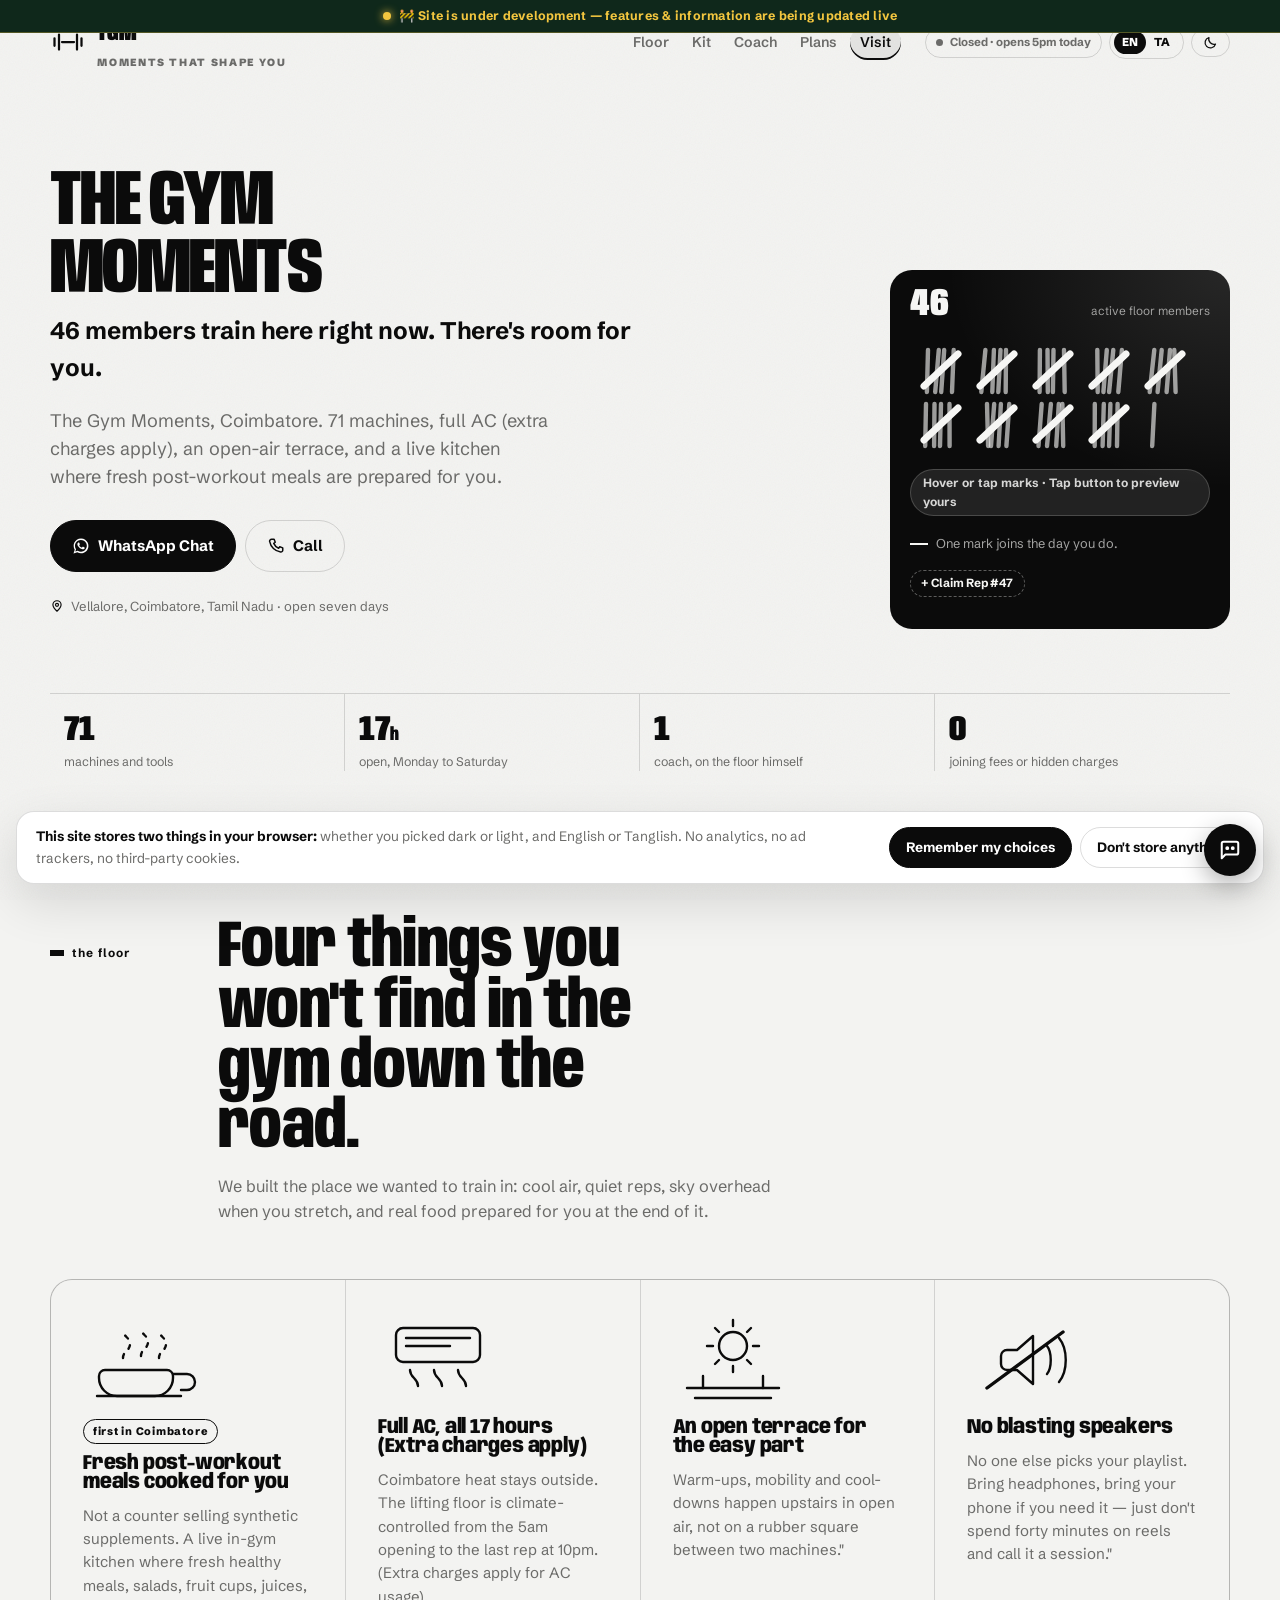
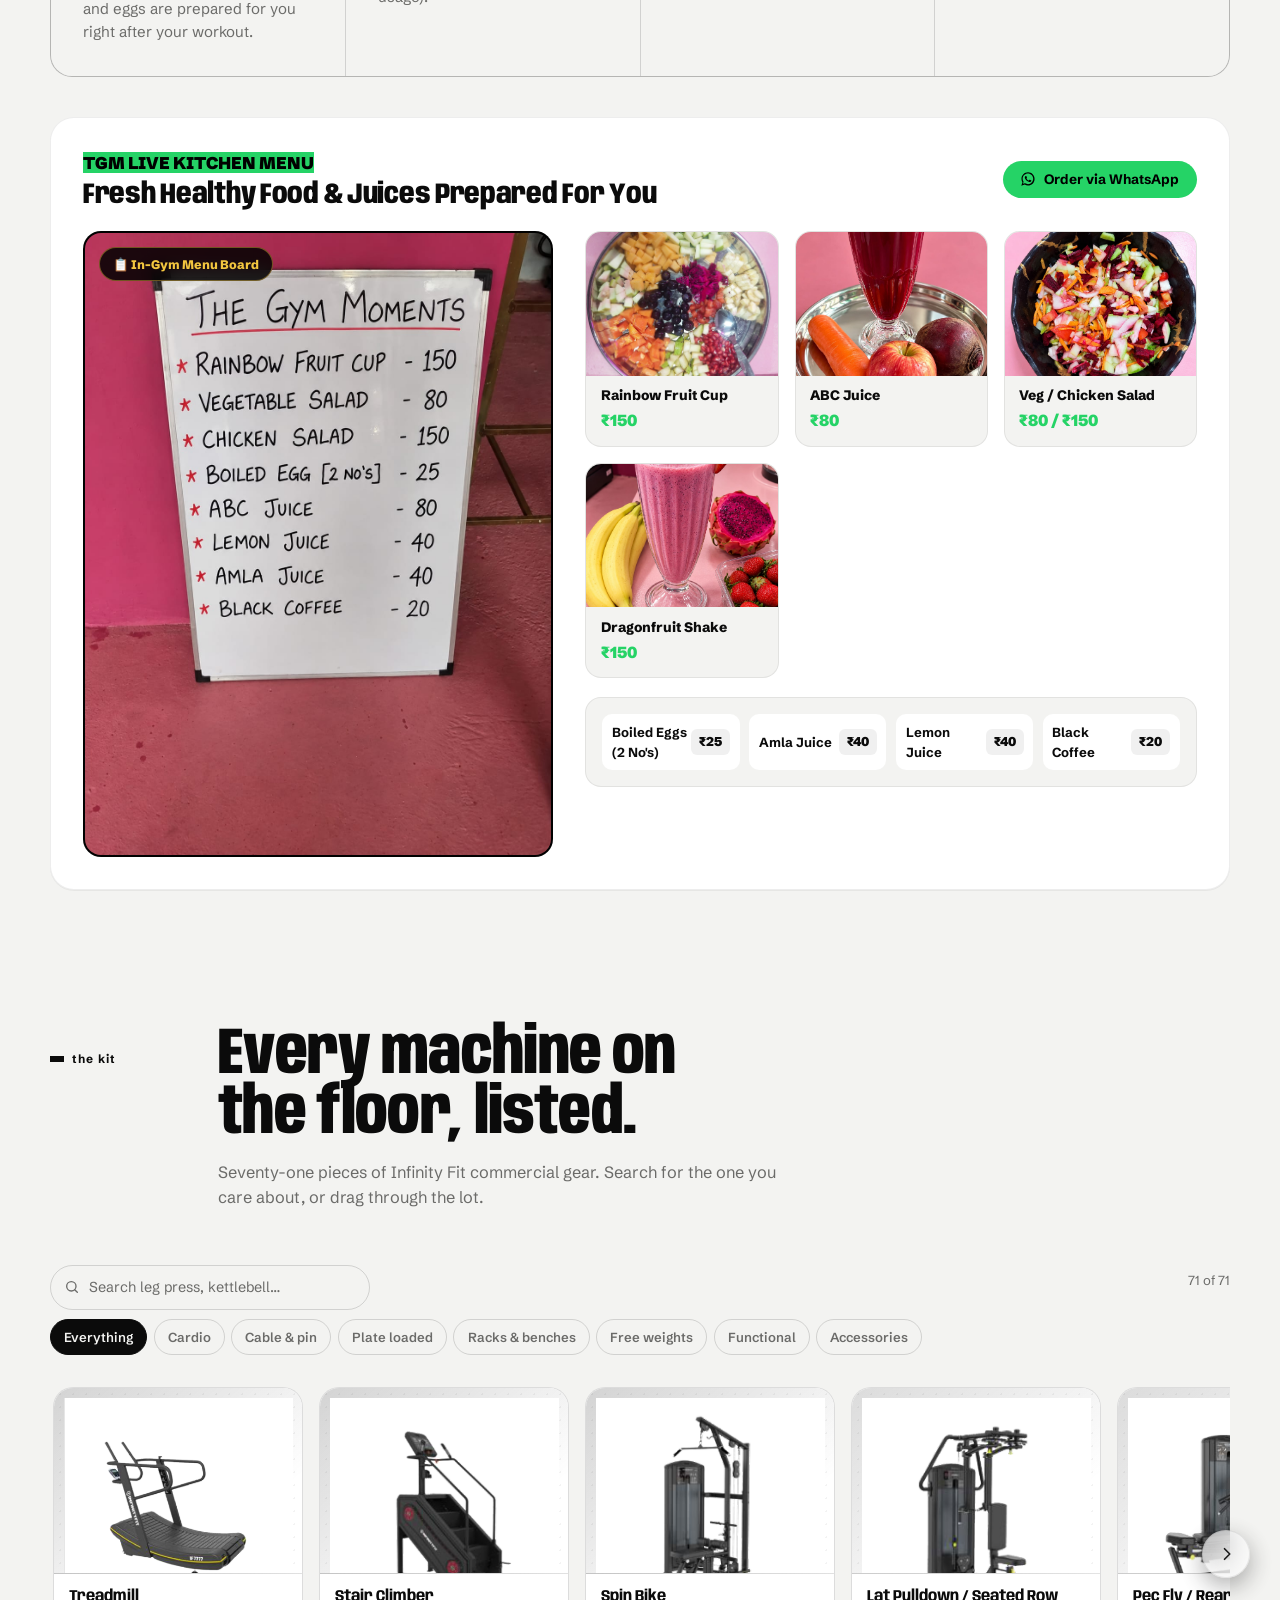
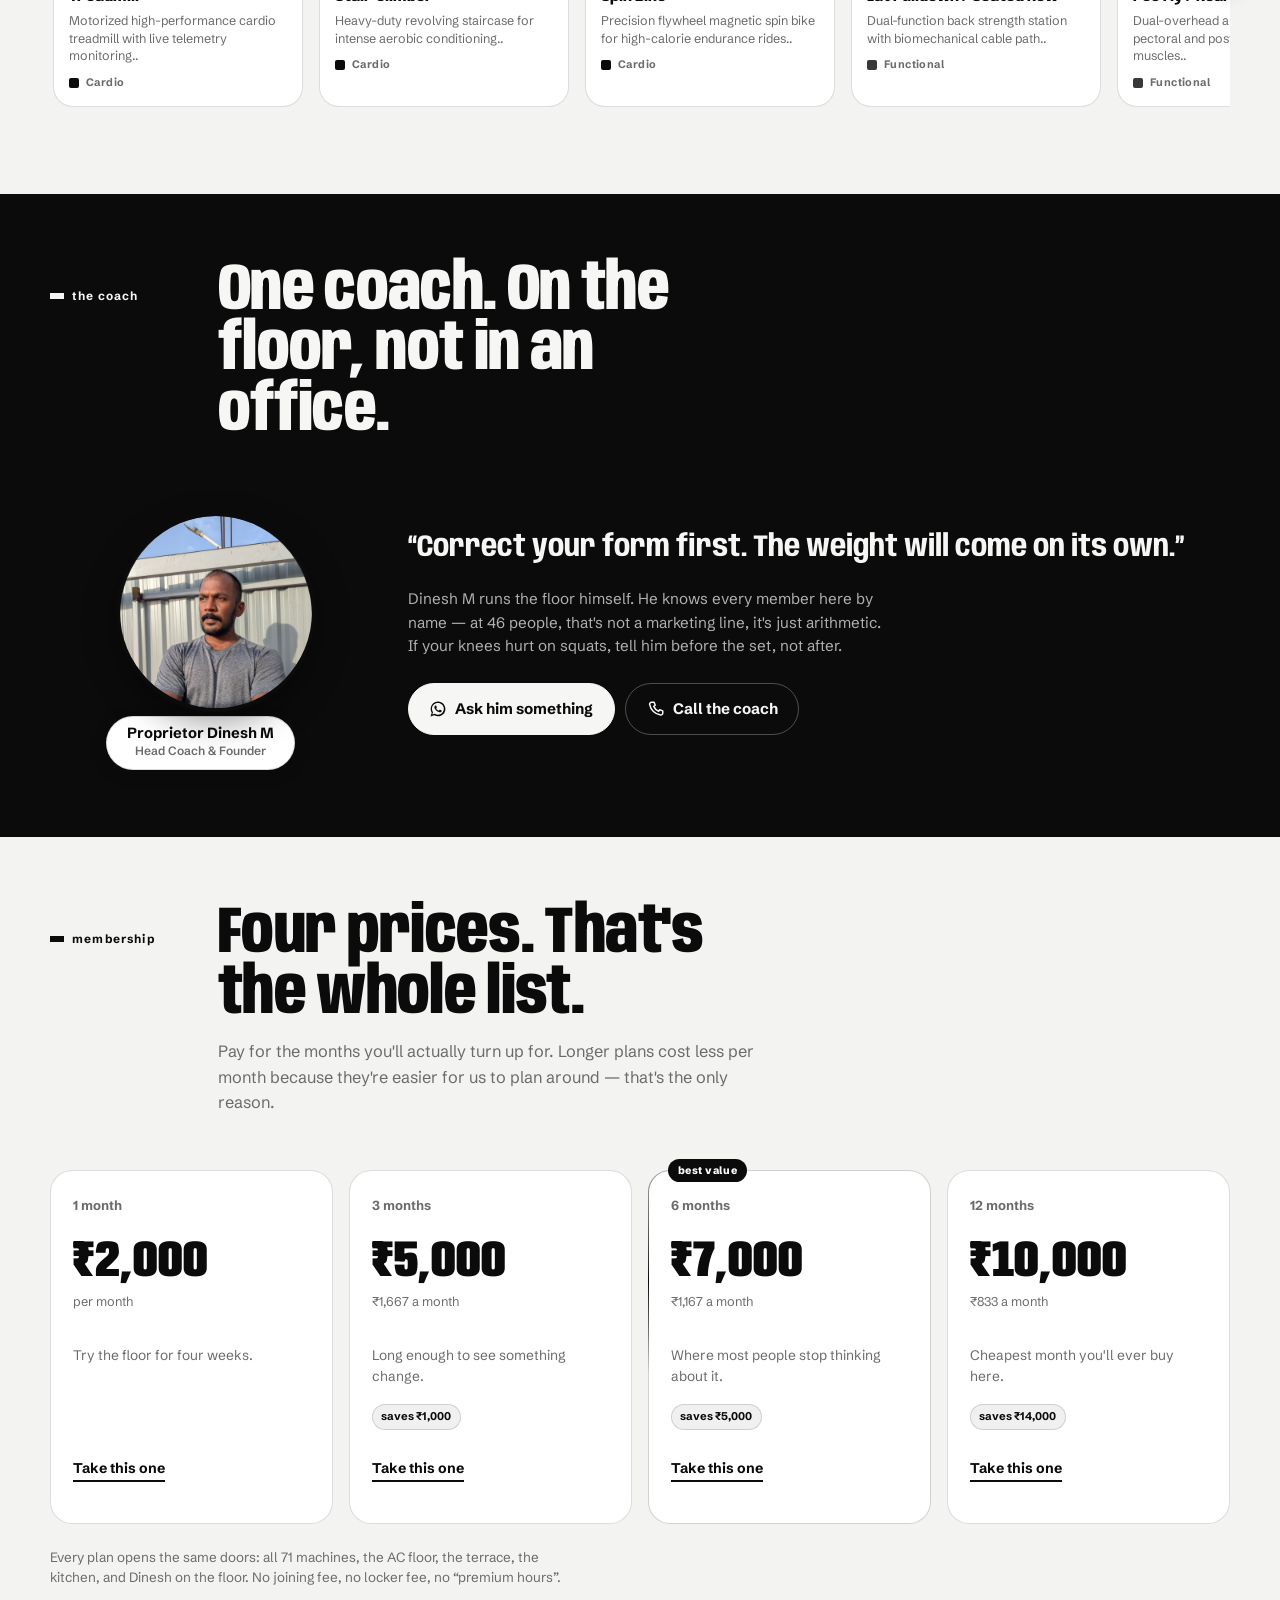
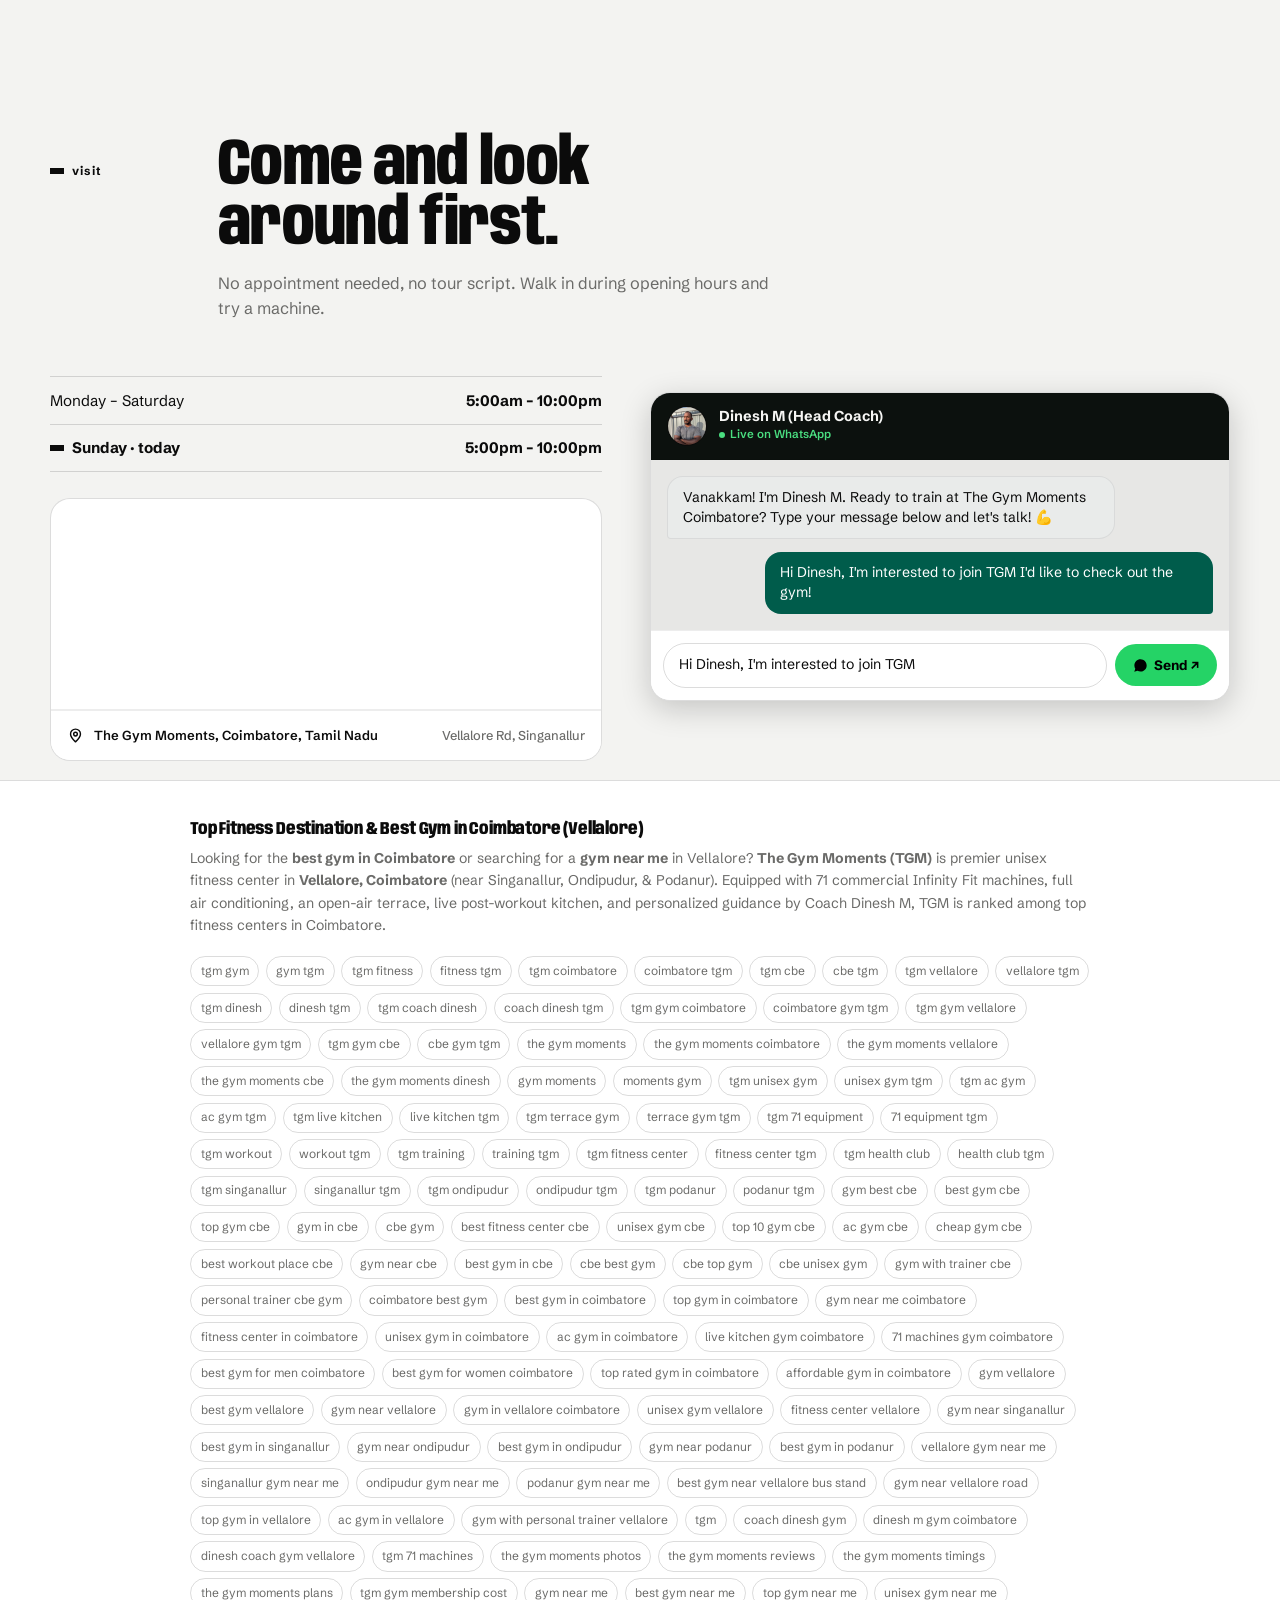
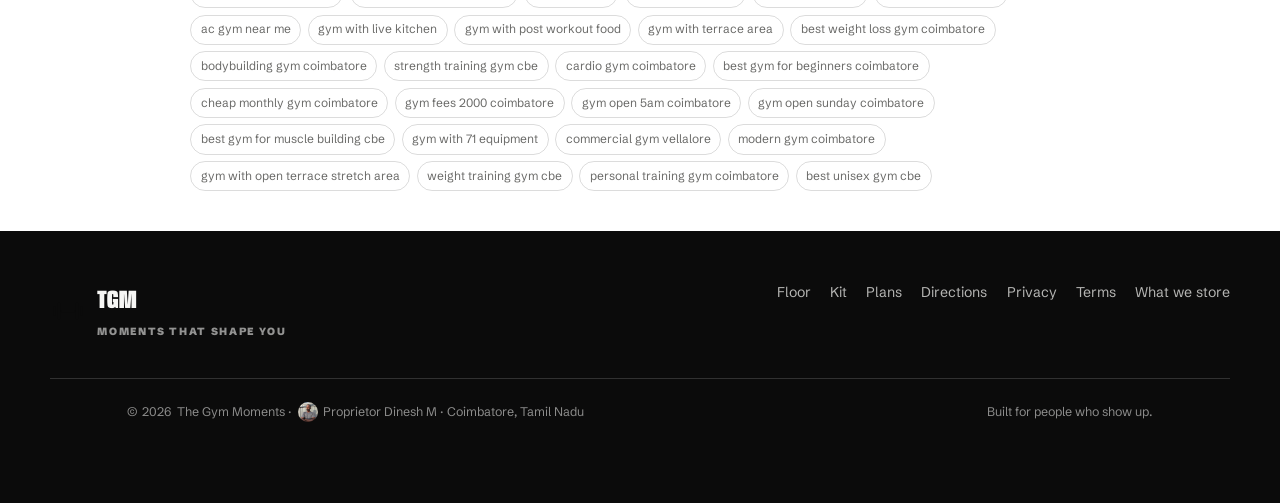
==== commit 9b8ab3e6: "Add exact brand permutations for tgm gym, gym tgm, tgm coimbatore, tgm cbe, tgm vellalore" ====
--- a/final.html
+++ b/final.html
@@ -8,7 +8,7 @@
 <title>The Gym Moments (TGM) | Best Gym in Vellalore, Coimbatore | Full AC & Live Kitchen</title>
 <meta name="title" content="The Gym Moments (TGM) | Best Gym in Vellalore, Coimbatore | Full AC & Live Kitchen">
 <meta name="description" content="The Gym Moments (TGM) is Vellalore, Coimbatore's premier unisex fitness center featuring 71 modern equipment machines, full AC, open-air terrace, live post-workout kitchen, and personal training by Coach Dinesh M. Call +91 9500441505.">
-<meta name="keywords" content="gym best cbe, best gym cbe, top gym cbe, gym in cbe, cbe gym, best fitness center cbe, unisex gym cbe, top 10 gym cbe, ac gym cbe, cheap gym cbe, best workout place cbe, gym near cbe, best gym in cbe, cbe best gym, cbe top gym, cbe unisex gym, gym with trainer cbe, personal trainer cbe gym, coimbatore best gym, best gym in coimbatore, top gym in coimbatore, gym near me coimbatore, fitness center in coimbatore, unisex gym in coimbatore, ac gym in coimbatore, live kitchen gym coimbatore, 71 machines gym coimbatore, best gym for men coimbatore, best gym for women coimbatore, top rated gym in coimbatore, affordable gym in coimbatore, gym vellalore, best gym vellalore, gym near vellalore, gym in vellalore coimbatore, unisex gym vellalore, fitness center vellalore, tgm vellalore, tgm gym vellalore, gym near singanallur, best gym in singanallur, gym near ondipudur, best gym in ondipudur, gym near podanur, best gym in podanur, vellalore gym near me, singanallur gym near me, ondipudur gym near me, podanur gym near me, best gym near vellalore bus stand, gym near vellalore road, top gym in vellalore, ac gym in vellalore, gym with personal trainer vellalore, tgm, tgm gym, the gym moments, the gym moments coimbatore, the gym moments vellalore, tgm coimbatore, tgm cbe, coach dinesh gym, dinesh m gym coimbatore, dinesh coach gym vellalore, tgm fitness, tgm fitness center, tgm 71 machines, tgm live kitchen, the gym moments photos, the gym moments reviews, the gym moments timings, the gym moments plans, tgm gym membership cost, gym near me, best gym near me, top gym near me, unisex gym near me, ac gym near me, gym with live kitchen, gym with post workout food, gym with terrace area, best weight loss gym coimbatore, bodybuilding gym coimbatore, strength training gym cbe, cardio gym coimbatore, best gym for beginners coimbatore, cheap monthly gym coimbatore, gym fees 2000 coimbatore, gym open 5am coimbatore, gym open sunday coimbatore, best gym for muscle building cbe, gym with 71 equipment, commercial gym vellalore, modern gym coimbatore, gym with open terrace stretch area, weight training gym cbe, personal training gym coimbatore, best unisex gym cbe">
+<meta name="keywords" content="tgm gym, gym tgm, tgm fitness, fitness tgm, tgm coimbatore, coimbatore tgm, tgm cbe, cbe tgm, tgm vellalore, vellalore tgm, tgm dinesh, dinesh tgm, tgm coach dinesh, coach dinesh tgm, tgm gym coimbatore, coimbatore gym tgm, tgm gym vellalore, vellalore gym tgm, tgm gym cbe, cbe gym tgm, the gym moments, the gym moments coimbatore, the gym moments vellalore, the gym moments cbe, the gym moments dinesh, gym moments, moments gym, tgm unisex gym, unisex gym tgm, tgm ac gym, ac gym tgm, tgm live kitchen, live kitchen tgm, tgm terrace gym, terrace gym tgm, tgm 71 equipment, 71 equipment tgm, tgm workout, workout tgm, tgm training, training tgm, tgm fitness center, fitness center tgm, tgm health club, health club tgm, tgm singanallur, singanallur tgm, tgm ondipudur, ondipudur tgm, tgm podanur, podanur tgm, gym best cbe, best gym cbe, top gym cbe, gym in cbe, cbe gym, best fitness center cbe, unisex gym cbe, top 10 gym cbe, ac gym cbe, cheap gym cbe, best workout place cbe, gym near cbe, best gym in cbe, cbe best gym, cbe top gym, cbe unisex gym, gym with trainer cbe, personal trainer cbe gym, coimbatore best gym, best gym in coimbatore, top gym in coimbatore, gym near me coimbatore, fitness center in coimbatore, unisex gym in coimbatore, ac gym in coimbatore, live kitchen gym coimbatore, 71 machines gym coimbatore, best gym for men coimbatore, best gym for women coimbatore, top rated gym in coimbatore, affordable gym in coimbatore, gym vellalore, best gym vellalore, gym near vellalore, gym in vellalore coimbatore, unisex gym vellalore, fitness center vellalore, gym near singanallur, best gym in singanallur, gym near ondipudur, best gym in ondipudur, gym near podanur, best gym in podanur, vellalore gym near me, singanallur gym near me, ondipudur gym near me, podanur gym near me, best gym near vellalore bus stand, gym near vellalore road, top gym in vellalore, ac gym in vellalore, gym with personal trainer vellalore, tgm, coach dinesh gym, dinesh m gym coimbatore, dinesh coach gym vellalore, tgm 71 machines, the gym moments photos, the gym moments reviews, the gym moments timings, the gym moments plans, tgm gym membership cost, gym near me, best gym near me, top gym near me, unisex gym near me, ac gym near me, gym with live kitchen, gym with post workout food, gym with terrace area, best weight loss gym coimbatore, bodybuilding gym coimbatore, strength training gym cbe, cardio gym coimbatore, best gym for beginners coimbatore, cheap monthly gym coimbatore, gym fees 2000 coimbatore, gym open 5am coimbatore, gym open sunday coimbatore, best gym for muscle building cbe, gym with 71 equipment, commercial gym vellalore, modern gym coimbatore, gym with open terrace stretch area, weight training gym cbe, personal training gym coimbatore, best unisex gym cbe">
 <meta name="author" content="Coach Dinesh M, The Gym Moments">
 <meta name="robots" content="index, follow, max-image-preview:large, max-snippet:-1, max-video-preview:-1">
 <meta name="theme-color" content="#03190F">
@@ -1034,6 +1034,57 @@
     Equipped with 71 commercial Infinity Fit machines, full air conditioning, an open-air terrace, live post-workout kitchen, and personalized guidance by Coach Dinesh M, TGM is ranked among top fitness centers in Coimbatore.
    </p>
    <div style="display:flex;flex-wrap:wrap;gap:0.4rem;font-size:0.75rem;margin-top:1rem">
+    <span style="padding:0.3rem 0.6rem;border:1px solid var(--hair);border-radius:99px;color:var(--mute)">tgm gym</span>
+    <span style="padding:0.3rem 0.6rem;border:1px solid var(--hair);border-radius:99px;color:var(--mute)">gym tgm</span>
+    <span style="padding:0.3rem 0.6rem;border:1px solid var(--hair);border-radius:99px;color:var(--mute)">tgm fitness</span>
+    <span style="padding:0.3rem 0.6rem;border:1px solid var(--hair);border-radius:99px;color:var(--mute)">fitness tgm</span>
+    <span style="padding:0.3rem 0.6rem;border:1px solid var(--hair);border-radius:99px;color:var(--mute)">tgm coimbatore</span>
+    <span style="padding:0.3rem 0.6rem;border:1px solid var(--hair);border-radius:99px;color:var(--mute)">coimbatore tgm</span>
+    <span style="padding:0.3rem 0.6rem;border:1px solid var(--hair);border-radius:99px;color:var(--mute)">tgm cbe</span>
+    <span style="padding:0.3rem 0.6rem;border:1px solid var(--hair);border-radius:99px;color:var(--mute)">cbe tgm</span>
+    <span style="padding:0.3rem 0.6rem;border:1px solid var(--hair);border-radius:99px;color:var(--mute)">tgm vellalore</span>
+    <span style="padding:0.3rem 0.6rem;border:1px solid var(--hair);border-radius:99px;color:var(--mute)">vellalore tgm</span>
+    <span style="padding:0.3rem 0.6rem;border:1px solid var(--hair);border-radius:99px;color:var(--mute)">tgm dinesh</span>
+    <span style="padding:0.3rem 0.6rem;border:1px solid var(--hair);border-radius:99px;color:var(--mute)">dinesh tgm</span>
+    <span style="padding:0.3rem 0.6rem;border:1px solid var(--hair);border-radius:99px;color:var(--mute)">tgm coach dinesh</span>
+    <span style="padding:0.3rem 0.6rem;border:1px solid var(--hair);border-radius:99px;color:var(--mute)">coach dinesh tgm</span>
+    <span style="padding:0.3rem 0.6rem;border:1px solid var(--hair);border-radius:99px;color:var(--mute)">tgm gym coimbatore</span>
+    <span style="padding:0.3rem 0.6rem;border:1px solid var(--hair);border-radius:99px;color:var(--mute)">coimbatore gym tgm</span>
+    <span style="padding:0.3rem 0.6rem;border:1px solid var(--hair);border-radius:99px;color:var(--mute)">tgm gym vellalore</span>
+    <span style="padding:0.3rem 0.6rem;border:1px solid var(--hair);border-radius:99px;color:var(--mute)">vellalore gym tgm</span>
+    <span style="padding:0.3rem 0.6rem;border:1px solid var(--hair);border-radius:99px;color:var(--mute)">tgm gym cbe</span>
+    <span style="padding:0.3rem 0.6rem;border:1px solid var(--hair);border-radius:99px;color:var(--mute)">cbe gym tgm</span>
+    <span style="padding:0.3rem 0.6rem;border:1px solid var(--hair);border-radius:99px;color:var(--mute)">the gym moments</span>
+    <span style="padding:0.3rem 0.6rem;border:1px solid var(--hair);border-radius:99px;color:var(--mute)">the gym moments coimbatore</span>
+    <span style="padding:0.3rem 0.6rem;border:1px solid var(--hair);border-radius:99px;color:var(--mute)">the gym moments vellalore</span>
+    <span style="padding:0.3rem 0.6rem;border:1px solid var(--hair);border-radius:99px;color:var(--mute)">the gym moments cbe</span>
+    <span style="padding:0.3rem 0.6rem;border:1px solid var(--hair);border-radius:99px;color:var(--mute)">the gym moments dinesh</span>
+    <span style="padding:0.3rem 0.6rem;border:1px solid var(--hair);border-radius:99px;color:var(--mute)">gym moments</span>
+    <span style="padding:0.3rem 0.6rem;border:1px solid var(--hair);border-radius:99px;color:var(--mute)">moments gym</span>
+    <span style="padding:0.3rem 0.6rem;border:1px solid var(--hair);border-radius:99px;color:var(--mute)">tgm unisex gym</span>
+    <span style="padding:0.3rem 0.6rem;border:1px solid var(--hair);border-radius:99px;color:var(--mute)">unisex gym tgm</span>
+    <span style="padding:0.3rem 0.6rem;border:1px solid var(--hair);border-radius:99px;color:var(--mute)">tgm ac gym</span>
+    <span style="padding:0.3rem 0.6rem;border:1px solid var(--hair);border-radius:99px;color:var(--mute)">ac gym tgm</span>
+    <span style="padding:0.3rem 0.6rem;border:1px solid var(--hair);border-radius:99px;color:var(--mute)">tgm live kitchen</span>
+    <span style="padding:0.3rem 0.6rem;border:1px solid var(--hair);border-radius:99px;color:var(--mute)">live kitchen tgm</span>
+    <span style="padding:0.3rem 0.6rem;border:1px solid var(--hair);border-radius:99px;color:var(--mute)">tgm terrace gym</span>
+    <span style="padding:0.3rem 0.6rem;border:1px solid var(--hair);border-radius:99px;color:var(--mute)">terrace gym tgm</span>
+    <span style="padding:0.3rem 0.6rem;border:1px solid var(--hair);border-radius:99px;color:var(--mute)">tgm 71 equipment</span>
+    <span style="padding:0.3rem 0.6rem;border:1px solid var(--hair);border-radius:99px;color:var(--mute)">71 equipment tgm</span>
+    <span style="padding:0.3rem 0.6rem;border:1px solid var(--hair);border-radius:99px;color:var(--mute)">tgm workout</span>
+    <span style="padding:0.3rem 0.6rem;border:1px solid var(--hair);border-radius:99px;color:var(--mute)">workout tgm</span>
+    <span style="padding:0.3rem 0.6rem;border:1px solid var(--hair);border-radius:99px;color:var(--mute)">tgm training</span>
+    <span style="padding:0.3rem 0.6rem;border:1px solid var(--hair);border-radius:99px;color:var(--mute)">training tgm</span>
+    <span style="padding:0.3rem 0.6rem;border:1px solid var(--hair);border-radius:99px;color:var(--mute)">tgm fitness center</span>
+    <span style="padding:0.3rem 0.6rem;border:1px solid var(--hair);border-radius:99px;color:var(--mute)">fitness center tgm</span>
+    <span style="padding:0.3rem 0.6rem;border:1px solid var(--hair);border-radius:99px;color:var(--mute)">tgm health club</span>
+    <span style="padding:0.3rem 0.6rem;border:1px solid var(--hair);border-radius:99px;color:var(--mute)">health club tgm</span>
+    <span style="padding:0.3rem 0.6rem;border:1px solid var(--hair);border-radius:99px;color:var(--mute)">tgm singanallur</span>
+    <span style="padding:0.3rem 0.6rem;border:1px solid var(--hair);border-radius:99px;color:var(--mute)">singanallur tgm</span>
+    <span style="padding:0.3rem 0.6rem;border:1px solid var(--hair);border-radius:99px;color:var(--mute)">tgm ondipudur</span>
+    <span style="padding:0.3rem 0.6rem;border:1px solid var(--hair);border-radius:99px;color:var(--mute)">ondipudur tgm</span>
+    <span style="padding:0.3rem 0.6rem;border:1px solid var(--hair);border-radius:99px;color:var(--mute)">tgm podanur</span>
+    <span style="padding:0.3rem 0.6rem;border:1px solid var(--hair);border-radius:99px;color:var(--mute)">podanur tgm</span>
     <span style="padding:0.3rem 0.6rem;border:1px solid var(--hair);border-radius:99px;color:var(--mute)">gym best cbe</span>
     <span style="padding:0.3rem 0.6rem;border:1px solid var(--hair);border-radius:99px;color:var(--mute)">best gym cbe</span>
     <span style="padding:0.3rem 0.6rem;border:1px solid var(--hair);border-radius:99px;color:var(--mute)">top gym cbe</span>
@@ -1071,8 +1122,6 @@
     <span style="padding:0.3rem 0.6rem;border:1px solid var(--hair);border-radius:99px;color:var(--mute)">gym in vellalore coimbatore</span>
     <span style="padding:0.3rem 0.6rem;border:1px solid var(--hair);border-radius:99px;color:var(--mute)">unisex gym vellalore</span>
     <span style="padding:0.3rem 0.6rem;border:1px solid var(--hair);border-radius:99px;color:var(--mute)">fitness center vellalore</span>
-    <span style="padding:0.3rem 0.6rem;border:1px solid var(--hair);border-radius:99px;color:var(--mute)">tgm vellalore</span>
-    <span style="padding:0.3rem 0.6rem;border:1px solid var(--hair);border-radius:99px;color:var(--mute)">tgm gym vellalore</span>
     <span style="padding:0.3rem 0.6rem;border:1px solid var(--hair);border-radius:99px;color:var(--mute)">gym near singanallur</span>
     <span style="padding:0.3rem 0.6rem;border:1px solid var(--hair);border-radius:99px;color:var(--mute)">best gym in singanallur</span>
     <span style="padding:0.3rem 0.6rem;border:1px solid var(--hair);border-radius:99px;color:var(--mute)">gym near ondipudur</span>
@@ -1089,19 +1138,10 @@
     <span style="padding:0.3rem 0.6rem;border:1px solid var(--hair);border-radius:99px;color:var(--mute)">ac gym in vellalore</span>
     <span style="padding:0.3rem 0.6rem;border:1px solid var(--hair);border-radius:99px;color:var(--mute)">gym with personal trainer vellalore</span>
     <span style="padding:0.3rem 0.6rem;border:1px solid var(--hair);border-radius:99px;color:var(--mute)">tgm</span>
-    <span style="padding:0.3rem 0.6rem;border:1px solid var(--hair);border-radius:99px;color:var(--mute)">tgm gym</span>
-    <span style="padding:0.3rem 0.6rem;border:1px solid var(--hair);border-radius:99px;color:var(--mute)">the gym moments</span>
-    <span style="padding:0.3rem 0.6rem;border:1px solid var(--hair);border-radius:99px;color:var(--mute)">the gym moments coimbatore</span>
-    <span style="padding:0.3rem 0.6rem;border:1px solid var(--hair);border-radius:99px;color:var(--mute)">the gym moments vellalore</span>
-    <span style="padding:0.3rem 0.6rem;border:1px solid var(--hair);border-radius:99px;color:var(--mute)">tgm coimbatore</span>
-    <span style="padding:0.3rem 0.6rem;border:1px solid var(--hair);border-radius:99px;color:var(--mute)">tgm cbe</span>
     <span style="padding:0.3rem 0.6rem;border:1px solid var(--hair);border-radius:99px;color:var(--mute)">coach dinesh gym</span>
     <span style="padding:0.3rem 0.6rem;border:1px solid var(--hair);border-radius:99px;color:var(--mute)">dinesh m gym coimbatore</span>
     <span style="padding:0.3rem 0.6rem;border:1px solid var(--hair);border-radius:99px;color:var(--mute)">dinesh coach gym vellalore</span>
-    <span style="padding:0.3rem 0.6rem;border:1px solid var(--hair);border-radius:99px;color:var(--mute)">tgm fitness</span>
-    <span style="padding:0.3rem 0.6rem;border:1px solid var(--hair);border-radius:99px;color:var(--mute)">tgm fitness center</span>
     <span style="padding:0.3rem 0.6rem;border:1px solid var(--hair);border-radius:99px;color:var(--mute)">tgm 71 machines</span>
-    <span style="padding:0.3rem 0.6rem;border:1px solid var(--hair);border-radius:99px;color:var(--mute)">tgm live kitchen</span>
     <span style="padding:0.3rem 0.6rem;border:1px solid var(--hair);border-radius:99px;color:var(--mute)">the gym moments photos</span>
     <span style="padding:0.3rem 0.6rem;border:1px solid var(--hair);border-radius:99px;color:var(--mute)">the gym moments reviews</span>
     <span style="padding:0.3rem 0.6rem;border:1px solid var(--hair);border-radius:99px;color:var(--mute)">the gym moments timings</span>
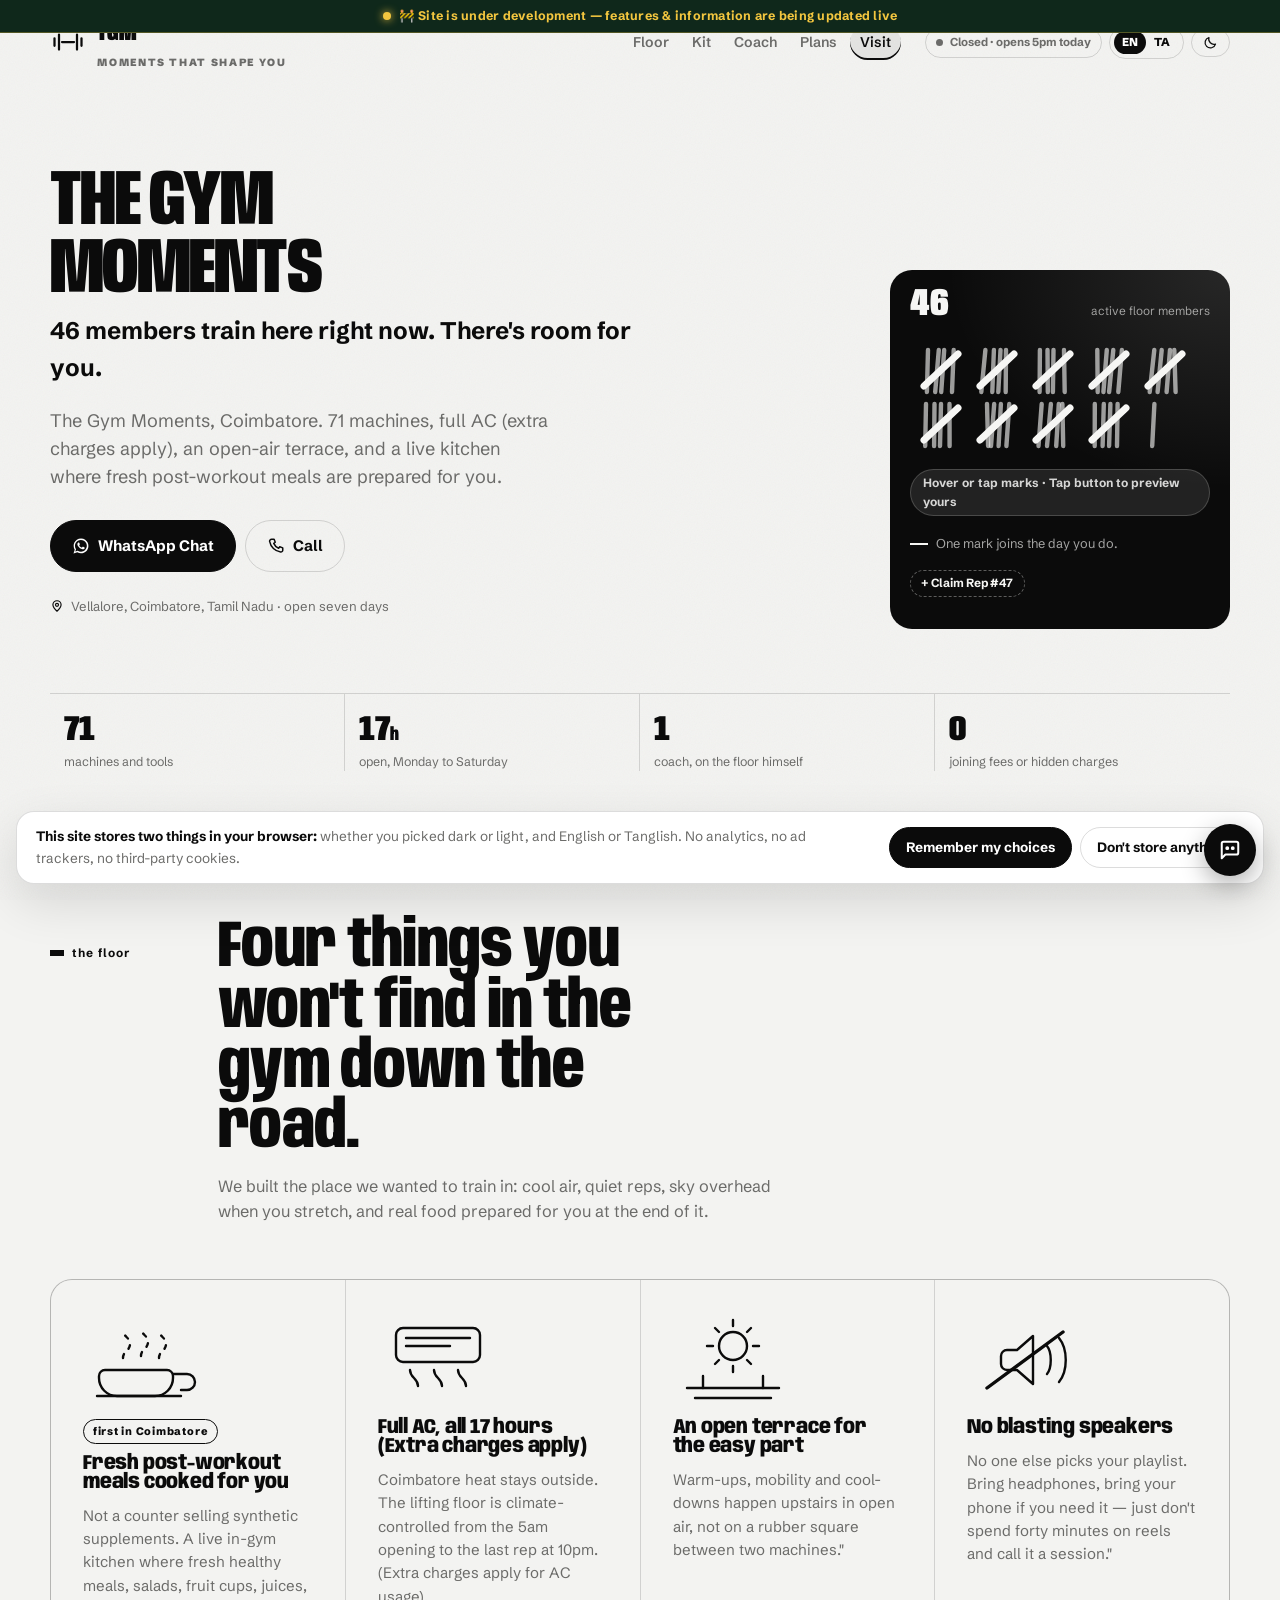
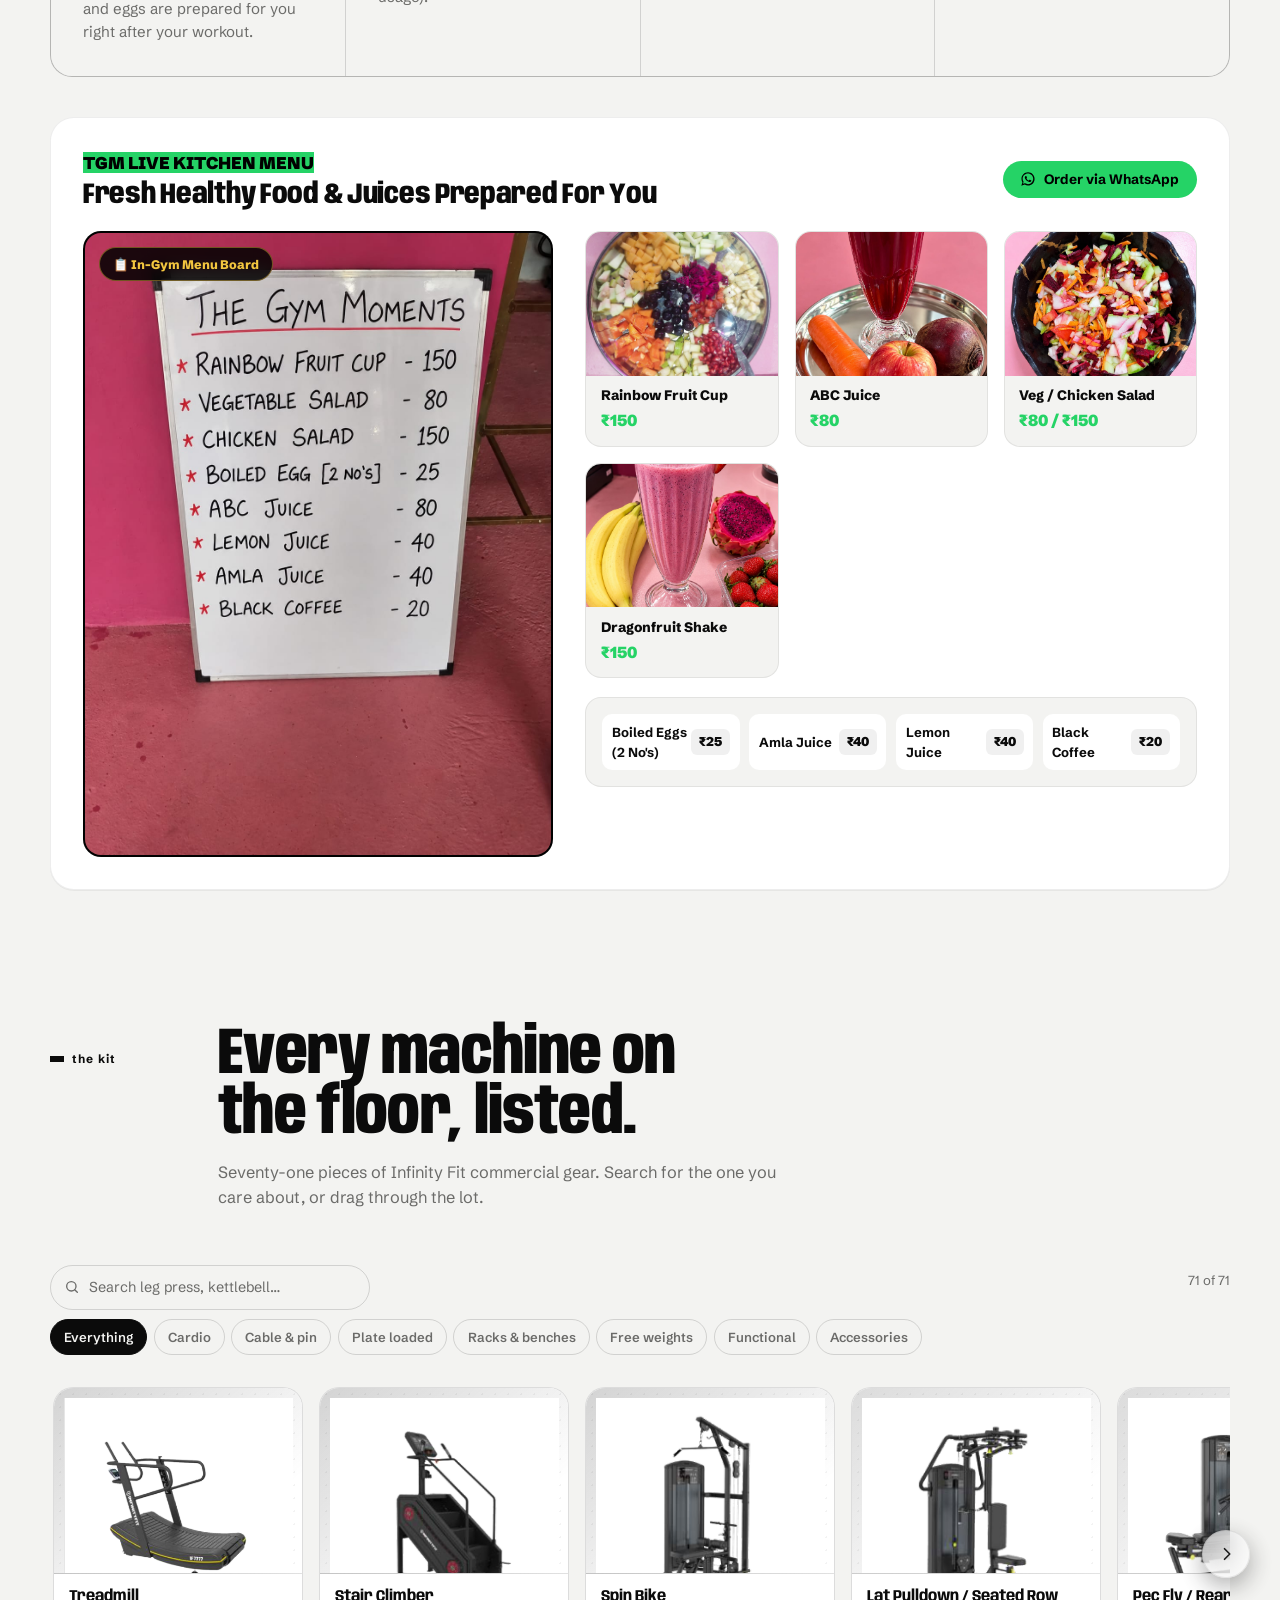
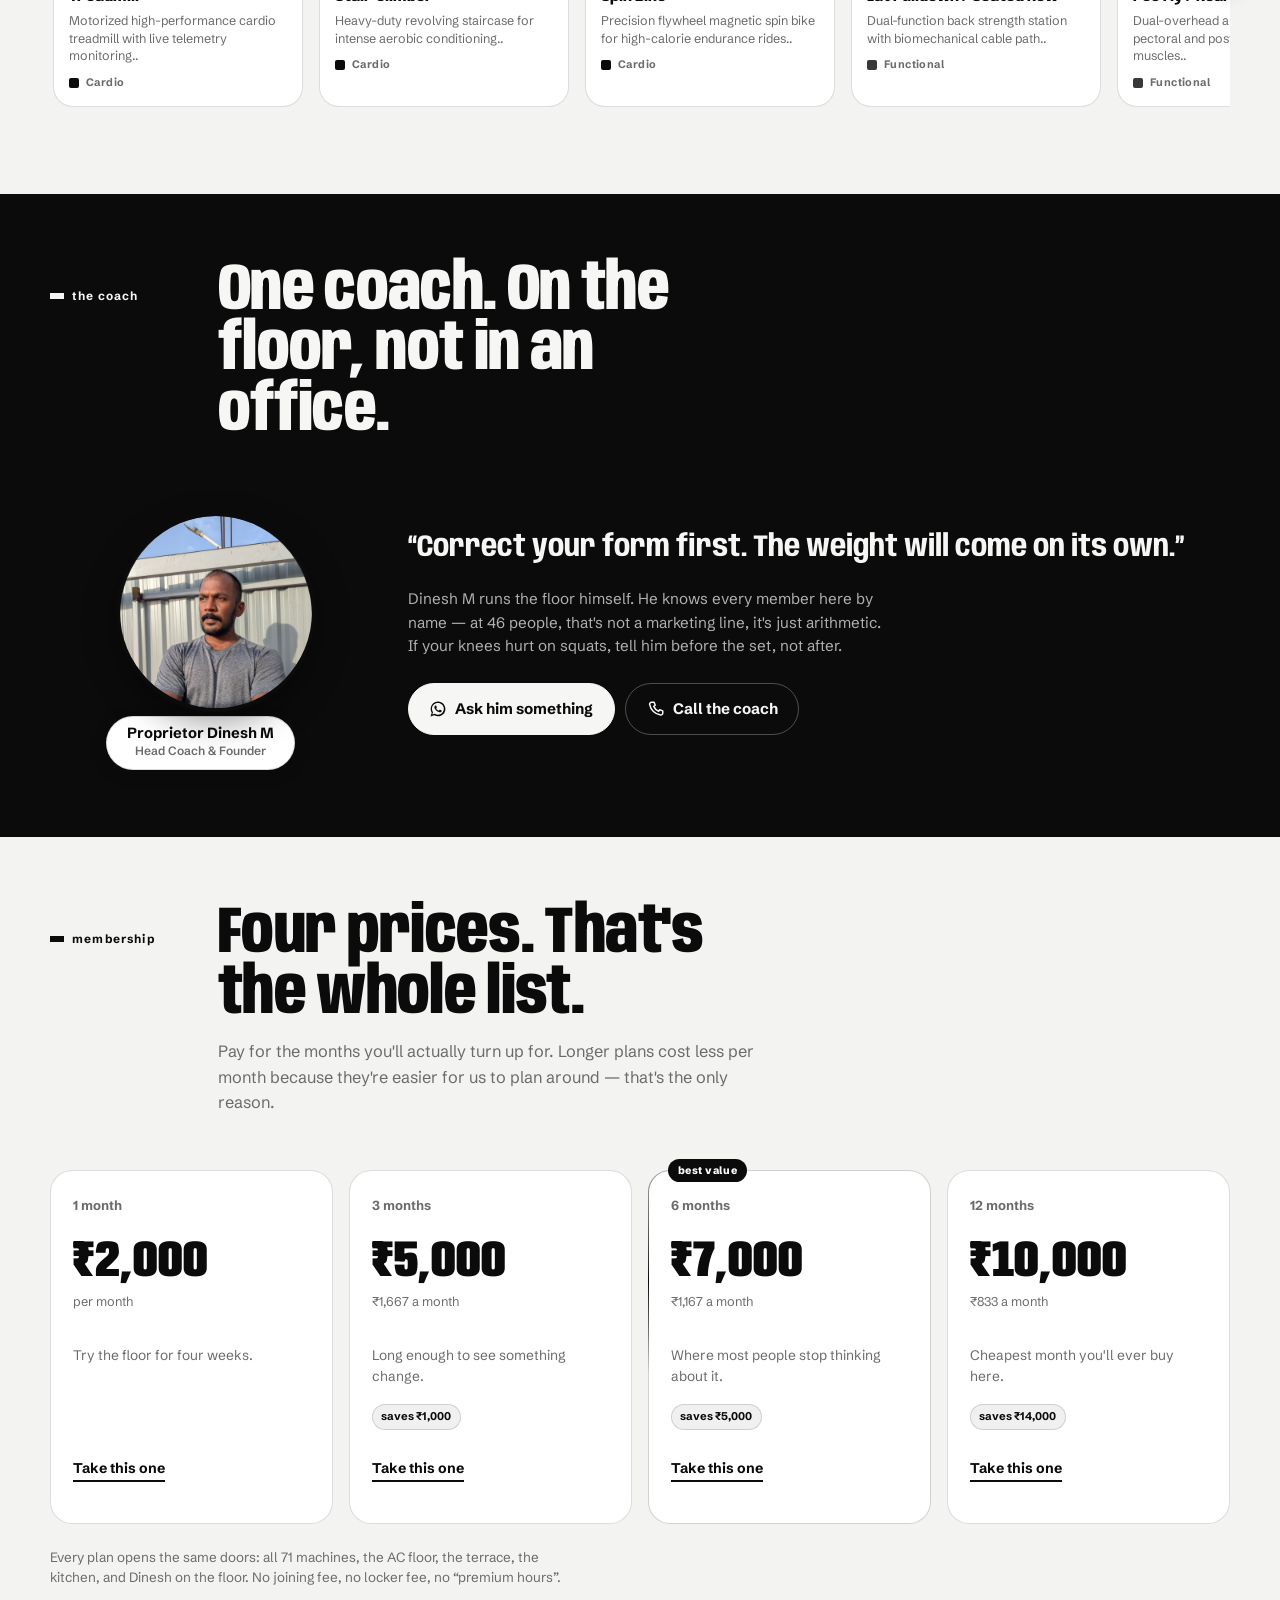
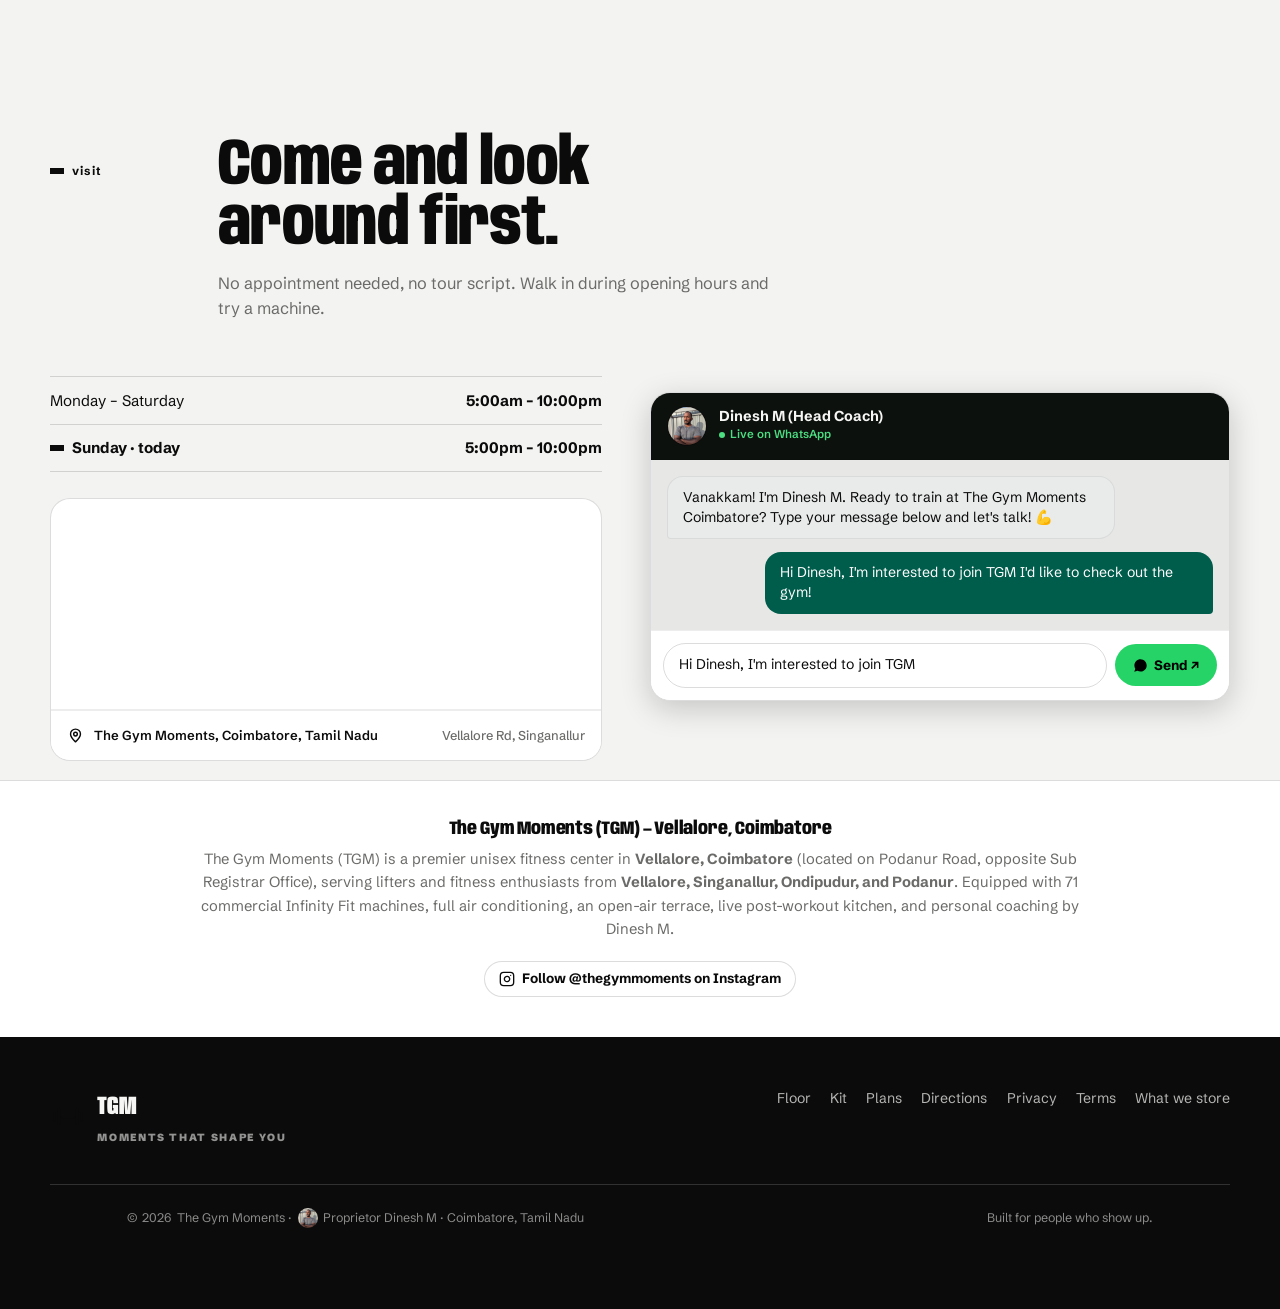
==== commit 0c3f736b: "Fix keyword stuffing penalty, add Instagram link, and inject clean HealthClub Schema" ====
--- a/final.html
+++ b/final.html
@@ -8,7 +8,7 @@
 <title>The Gym Moments (TGM) | Best Gym in Vellalore, Coimbatore | Full AC & Live Kitchen</title>
 <meta name="title" content="The Gym Moments (TGM) | Best Gym in Vellalore, Coimbatore | Full AC & Live Kitchen">
 <meta name="description" content="The Gym Moments (TGM) is Vellalore, Coimbatore's premier unisex fitness center featuring 71 modern equipment machines, full AC, open-air terrace, live post-workout kitchen, and personal training by Coach Dinesh M. Call +91 9500441505.">
-<meta name="keywords" content="tgm gym, gym tgm, tgm fitness, fitness tgm, tgm coimbatore, coimbatore tgm, tgm cbe, cbe tgm, tgm vellalore, vellalore tgm, tgm dinesh, dinesh tgm, tgm coach dinesh, coach dinesh tgm, tgm gym coimbatore, coimbatore gym tgm, tgm gym vellalore, vellalore gym tgm, tgm gym cbe, cbe gym tgm, the gym moments, the gym moments coimbatore, the gym moments vellalore, the gym moments cbe, the gym moments dinesh, gym moments, moments gym, tgm unisex gym, unisex gym tgm, tgm ac gym, ac gym tgm, tgm live kitchen, live kitchen tgm, tgm terrace gym, terrace gym tgm, tgm 71 equipment, 71 equipment tgm, tgm workout, workout tgm, tgm training, training tgm, tgm fitness center, fitness center tgm, tgm health club, health club tgm, tgm singanallur, singanallur tgm, tgm ondipudur, ondipudur tgm, tgm podanur, podanur tgm, gym best cbe, best gym cbe, top gym cbe, gym in cbe, cbe gym, best fitness center cbe, unisex gym cbe, top 10 gym cbe, ac gym cbe, cheap gym cbe, best workout place cbe, gym near cbe, best gym in cbe, cbe best gym, cbe top gym, cbe unisex gym, gym with trainer cbe, personal trainer cbe gym, coimbatore best gym, best gym in coimbatore, top gym in coimbatore, gym near me coimbatore, fitness center in coimbatore, unisex gym in coimbatore, ac gym in coimbatore, live kitchen gym coimbatore, 71 machines gym coimbatore, best gym for men coimbatore, best gym for women coimbatore, top rated gym in coimbatore, affordable gym in coimbatore, gym vellalore, best gym vellalore, gym near vellalore, gym in vellalore coimbatore, unisex gym vellalore, fitness center vellalore, gym near singanallur, best gym in singanallur, gym near ondipudur, best gym in ondipudur, gym near podanur, best gym in podanur, vellalore gym near me, singanallur gym near me, ondipudur gym near me, podanur gym near me, best gym near vellalore bus stand, gym near vellalore road, top gym in vellalore, ac gym in vellalore, gym with personal trainer vellalore, tgm, coach dinesh gym, dinesh m gym coimbatore, dinesh coach gym vellalore, tgm 71 machines, the gym moments photos, the gym moments reviews, the gym moments timings, the gym moments plans, tgm gym membership cost, gym near me, best gym near me, top gym near me, unisex gym near me, ac gym near me, gym with live kitchen, gym with post workout food, gym with terrace area, best weight loss gym coimbatore, bodybuilding gym coimbatore, strength training gym cbe, cardio gym coimbatore, best gym for beginners coimbatore, cheap monthly gym coimbatore, gym fees 2000 coimbatore, gym open 5am coimbatore, gym open sunday coimbatore, best gym for muscle building cbe, gym with 71 equipment, commercial gym vellalore, modern gym coimbatore, gym with open terrace stretch area, weight training gym cbe, personal training gym coimbatore, best unisex gym cbe">
+<meta name="keywords" content="The Gym Moments, TGM Vellalore, gym in Vellalore, best gym in Coimbatore, unisex gym Vellalore, fitness center Coimbatore, Coach Dinesh M, 71 machines gym, AC gym Coimbatore">
 <meta name="author" content="Coach Dinesh M, The Gym Moments">
 <meta name="robots" content="index, follow, max-image-preview:large, max-snippet:-1, max-video-preview:-1">
 <meta name="theme-color" content="#03190F">
@@ -1026,152 +1026,17 @@
 </section>
 <section id="local-seo" style="border-top:1px solid var(--hair);padding:2.5rem 0;background:var(--card)">
  <div class="wrap">
-  <div style="max-width:900px;margin:0 auto">
-   <h3 style="font-size:1.1rem;margin-bottom:0.6rem;color:var(--ink)">Top Fitness Destination & Best Gym in Coimbatore (Vellalore)</h3>
-   <p style="font-size:0.88rem;color:var(--mute);line-height:1.6;margin-bottom:1.2rem">
-    Looking for the <strong>best gym in Coimbatore</strong> or searching for a <strong>gym near me</strong> in Vellalore? 
-    <strong>The Gym Moments (TGM)</strong> is premier unisex fitness center in <strong>Vellalore, Coimbatore</strong> (near Singanallur, Ondipudur, & Podanur). 
-    Equipped with 71 commercial Infinity Fit machines, full air conditioning, an open-air terrace, live post-workout kitchen, and personalized guidance by Coach Dinesh M, TGM is ranked among top fitness centers in Coimbatore.
+  <div style="max-width:900px;margin:0 auto;text-align:center">
+   <h3 style="font-size:1.15rem;margin-bottom:0.6rem;color:var(--ink)">The Gym Moments (TGM) — Vellalore, Coimbatore</h3>
+   <p style="font-size:0.92rem;color:var(--mute);line-height:1.6;margin:0">
+    The Gym Moments (TGM) is a premier unisex fitness center in <strong>Vellalore, Coimbatore</strong> (located on Podanur Road, opposite Sub Registrar Office), serving lifters and fitness enthusiasts from <strong>Vellalore, Singanallur, Ondipudur, and Podanur</strong>. 
+    Equipped with 71 commercial Infinity Fit machines, full air conditioning, an open-air terrace, live post-workout kitchen, and personal coaching by Dinesh M.
    </p>
-   <div style="display:flex;flex-wrap:wrap;gap:0.4rem;font-size:0.75rem;margin-top:1rem">
-    <span style="padding:0.3rem 0.6rem;border:1px solid var(--hair);border-radius:99px;color:var(--mute)">tgm gym</span>
-    <span style="padding:0.3rem 0.6rem;border:1px solid var(--hair);border-radius:99px;color:var(--mute)">gym tgm</span>
-    <span style="padding:0.3rem 0.6rem;border:1px solid var(--hair);border-radius:99px;color:var(--mute)">tgm fitness</span>
-    <span style="padding:0.3rem 0.6rem;border:1px solid var(--hair);border-radius:99px;color:var(--mute)">fitness tgm</span>
-    <span style="padding:0.3rem 0.6rem;border:1px solid var(--hair);border-radius:99px;color:var(--mute)">tgm coimbatore</span>
-    <span style="padding:0.3rem 0.6rem;border:1px solid var(--hair);border-radius:99px;color:var(--mute)">coimbatore tgm</span>
-    <span style="padding:0.3rem 0.6rem;border:1px solid var(--hair);border-radius:99px;color:var(--mute)">tgm cbe</span>
-    <span style="padding:0.3rem 0.6rem;border:1px solid var(--hair);border-radius:99px;color:var(--mute)">cbe tgm</span>
-    <span style="padding:0.3rem 0.6rem;border:1px solid var(--hair);border-radius:99px;color:var(--mute)">tgm vellalore</span>
-    <span style="padding:0.3rem 0.6rem;border:1px solid var(--hair);border-radius:99px;color:var(--mute)">vellalore tgm</span>
-    <span style="padding:0.3rem 0.6rem;border:1px solid var(--hair);border-radius:99px;color:var(--mute)">tgm dinesh</span>
-    <span style="padding:0.3rem 0.6rem;border:1px solid var(--hair);border-radius:99px;color:var(--mute)">dinesh tgm</span>
-    <span style="padding:0.3rem 0.6rem;border:1px solid var(--hair);border-radius:99px;color:var(--mute)">tgm coach dinesh</span>
-    <span style="padding:0.3rem 0.6rem;border:1px solid var(--hair);border-radius:99px;color:var(--mute)">coach dinesh tgm</span>
-    <span style="padding:0.3rem 0.6rem;border:1px solid var(--hair);border-radius:99px;color:var(--mute)">tgm gym coimbatore</span>
-    <span style="padding:0.3rem 0.6rem;border:1px solid var(--hair);border-radius:99px;color:var(--mute)">coimbatore gym tgm</span>
-    <span style="padding:0.3rem 0.6rem;border:1px solid var(--hair);border-radius:99px;color:var(--mute)">tgm gym vellalore</span>
-    <span style="padding:0.3rem 0.6rem;border:1px solid var(--hair);border-radius:99px;color:var(--mute)">vellalore gym tgm</span>
-    <span style="padding:0.3rem 0.6rem;border:1px solid var(--hair);border-radius:99px;color:var(--mute)">tgm gym cbe</span>
-    <span style="padding:0.3rem 0.6rem;border:1px solid var(--hair);border-radius:99px;color:var(--mute)">cbe gym tgm</span>
-    <span style="padding:0.3rem 0.6rem;border:1px solid var(--hair);border-radius:99px;color:var(--mute)">the gym moments</span>
-    <span style="padding:0.3rem 0.6rem;border:1px solid var(--hair);border-radius:99px;color:var(--mute)">the gym moments coimbatore</span>
-    <span style="padding:0.3rem 0.6rem;border:1px solid var(--hair);border-radius:99px;color:var(--mute)">the gym moments vellalore</span>
-    <span style="padding:0.3rem 0.6rem;border:1px solid var(--hair);border-radius:99px;color:var(--mute)">the gym moments cbe</span>
-    <span style="padding:0.3rem 0.6rem;border:1px solid var(--hair);border-radius:99px;color:var(--mute)">the gym moments dinesh</span>
-    <span style="padding:0.3rem 0.6rem;border:1px solid var(--hair);border-radius:99px;color:var(--mute)">gym moments</span>
-    <span style="padding:0.3rem 0.6rem;border:1px solid var(--hair);border-radius:99px;color:var(--mute)">moments gym</span>
-    <span style="padding:0.3rem 0.6rem;border:1px solid var(--hair);border-radius:99px;color:var(--mute)">tgm unisex gym</span>
-    <span style="padding:0.3rem 0.6rem;border:1px solid var(--hair);border-radius:99px;color:var(--mute)">unisex gym tgm</span>
-    <span style="padding:0.3rem 0.6rem;border:1px solid var(--hair);border-radius:99px;color:var(--mute)">tgm ac gym</span>
-    <span style="padding:0.3rem 0.6rem;border:1px solid var(--hair);border-radius:99px;color:var(--mute)">ac gym tgm</span>
-    <span style="padding:0.3rem 0.6rem;border:1px solid var(--hair);border-radius:99px;color:var(--mute)">tgm live kitchen</span>
-    <span style="padding:0.3rem 0.6rem;border:1px solid var(--hair);border-radius:99px;color:var(--mute)">live kitchen tgm</span>
-    <span style="padding:0.3rem 0.6rem;border:1px solid var(--hair);border-radius:99px;color:var(--mute)">tgm terrace gym</span>
-    <span style="padding:0.3rem 0.6rem;border:1px solid var(--hair);border-radius:99px;color:var(--mute)">terrace gym tgm</span>
-    <span style="padding:0.3rem 0.6rem;border:1px solid var(--hair);border-radius:99px;color:var(--mute)">tgm 71 equipment</span>
-    <span style="padding:0.3rem 0.6rem;border:1px solid var(--hair);border-radius:99px;color:var(--mute)">71 equipment tgm</span>
-    <span style="padding:0.3rem 0.6rem;border:1px solid var(--hair);border-radius:99px;color:var(--mute)">tgm workout</span>
-    <span style="padding:0.3rem 0.6rem;border:1px solid var(--hair);border-radius:99px;color:var(--mute)">workout tgm</span>
-    <span style="padding:0.3rem 0.6rem;border:1px solid var(--hair);border-radius:99px;color:var(--mute)">tgm training</span>
-    <span style="padding:0.3rem 0.6rem;border:1px solid var(--hair);border-radius:99px;color:var(--mute)">training tgm</span>
-    <span style="padding:0.3rem 0.6rem;border:1px solid var(--hair);border-radius:99px;color:var(--mute)">tgm fitness center</span>
-    <span style="padding:0.3rem 0.6rem;border:1px solid var(--hair);border-radius:99px;color:var(--mute)">fitness center tgm</span>
-    <span style="padding:0.3rem 0.6rem;border:1px solid var(--hair);border-radius:99px;color:var(--mute)">tgm health club</span>
-    <span style="padding:0.3rem 0.6rem;border:1px solid var(--hair);border-radius:99px;color:var(--mute)">health club tgm</span>
-    <span style="padding:0.3rem 0.6rem;border:1px solid var(--hair);border-radius:99px;color:var(--mute)">tgm singanallur</span>
-    <span style="padding:0.3rem 0.6rem;border:1px solid var(--hair);border-radius:99px;color:var(--mute)">singanallur tgm</span>
-    <span style="padding:0.3rem 0.6rem;border:1px solid var(--hair);border-radius:99px;color:var(--mute)">tgm ondipudur</span>
-    <span style="padding:0.3rem 0.6rem;border:1px solid var(--hair);border-radius:99px;color:var(--mute)">ondipudur tgm</span>
-    <span style="padding:0.3rem 0.6rem;border:1px solid var(--hair);border-radius:99px;color:var(--mute)">tgm podanur</span>
-    <span style="padding:0.3rem 0.6rem;border:1px solid var(--hair);border-radius:99px;color:var(--mute)">podanur tgm</span>
-    <span style="padding:0.3rem 0.6rem;border:1px solid var(--hair);border-radius:99px;color:var(--mute)">gym best cbe</span>
-    <span style="padding:0.3rem 0.6rem;border:1px solid var(--hair);border-radius:99px;color:var(--mute)">best gym cbe</span>
-    <span style="padding:0.3rem 0.6rem;border:1px solid var(--hair);border-radius:99px;color:var(--mute)">top gym cbe</span>
-    <span style="padding:0.3rem 0.6rem;border:1px solid var(--hair);border-radius:99px;color:var(--mute)">gym in cbe</span>
-    <span style="padding:0.3rem 0.6rem;border:1px solid var(--hair);border-radius:99px;color:var(--mute)">cbe gym</span>
-    <span style="padding:0.3rem 0.6rem;border:1px solid var(--hair);border-radius:99px;color:var(--mute)">best fitness center cbe</span>
-    <span style="padding:0.3rem 0.6rem;border:1px solid var(--hair);border-radius:99px;color:var(--mute)">unisex gym cbe</span>
-    <span style="padding:0.3rem 0.6rem;border:1px solid var(--hair);border-radius:99px;color:var(--mute)">top 10 gym cbe</span>
-    <span style="padding:0.3rem 0.6rem;border:1px solid var(--hair);border-radius:99px;color:var(--mute)">ac gym cbe</span>
-    <span style="padding:0.3rem 0.6rem;border:1px solid var(--hair);border-radius:99px;color:var(--mute)">cheap gym cbe</span>
-    <span style="padding:0.3rem 0.6rem;border:1px solid var(--hair);border-radius:99px;color:var(--mute)">best workout place cbe</span>
-    <span style="padding:0.3rem 0.6rem;border:1px solid var(--hair);border-radius:99px;color:var(--mute)">gym near cbe</span>
-    <span style="padding:0.3rem 0.6rem;border:1px solid var(--hair);border-radius:99px;color:var(--mute)">best gym in cbe</span>
-    <span style="padding:0.3rem 0.6rem;border:1px solid var(--hair);border-radius:99px;color:var(--mute)">cbe best gym</span>
-    <span style="padding:0.3rem 0.6rem;border:1px solid var(--hair);border-radius:99px;color:var(--mute)">cbe top gym</span>
-    <span style="padding:0.3rem 0.6rem;border:1px solid var(--hair);border-radius:99px;color:var(--mute)">cbe unisex gym</span>
-    <span style="padding:0.3rem 0.6rem;border:1px solid var(--hair);border-radius:99px;color:var(--mute)">gym with trainer cbe</span>
-    <span style="padding:0.3rem 0.6rem;border:1px solid var(--hair);border-radius:99px;color:var(--mute)">personal trainer cbe gym</span>
-    <span style="padding:0.3rem 0.6rem;border:1px solid var(--hair);border-radius:99px;color:var(--mute)">coimbatore best gym</span>
-    <span style="padding:0.3rem 0.6rem;border:1px solid var(--hair);border-radius:99px;color:var(--mute)">best gym in coimbatore</span>
-    <span style="padding:0.3rem 0.6rem;border:1px solid var(--hair);border-radius:99px;color:var(--mute)">top gym in coimbatore</span>
-    <span style="padding:0.3rem 0.6rem;border:1px solid var(--hair);border-radius:99px;color:var(--mute)">gym near me coimbatore</span>
-    <span style="padding:0.3rem 0.6rem;border:1px solid var(--hair);border-radius:99px;color:var(--mute)">fitness center in coimbatore</span>
-    <span style="padding:0.3rem 0.6rem;border:1px solid var(--hair);border-radius:99px;color:var(--mute)">unisex gym in coimbatore</span>
-    <span style="padding:0.3rem 0.6rem;border:1px solid var(--hair);border-radius:99px;color:var(--mute)">ac gym in coimbatore</span>
-    <span style="padding:0.3rem 0.6rem;border:1px solid var(--hair);border-radius:99px;color:var(--mute)">live kitchen gym coimbatore</span>
-    <span style="padding:0.3rem 0.6rem;border:1px solid var(--hair);border-radius:99px;color:var(--mute)">71 machines gym coimbatore</span>
-    <span style="padding:0.3rem 0.6rem;border:1px solid var(--hair);border-radius:99px;color:var(--mute)">best gym for men coimbatore</span>
-    <span style="padding:0.3rem 0.6rem;border:1px solid var(--hair);border-radius:99px;color:var(--mute)">best gym for women coimbatore</span>
-    <span style="padding:0.3rem 0.6rem;border:1px solid var(--hair);border-radius:99px;color:var(--mute)">top rated gym in coimbatore</span>
-    <span style="padding:0.3rem 0.6rem;border:1px solid var(--hair);border-radius:99px;color:var(--mute)">affordable gym in coimbatore</span>
-    <span style="padding:0.3rem 0.6rem;border:1px solid var(--hair);border-radius:99px;color:var(--mute)">gym vellalore</span>
-    <span style="padding:0.3rem 0.6rem;border:1px solid var(--hair);border-radius:99px;color:var(--mute)">best gym vellalore</span>
-    <span style="padding:0.3rem 0.6rem;border:1px solid var(--hair);border-radius:99px;color:var(--mute)">gym near vellalore</span>
-    <span style="padding:0.3rem 0.6rem;border:1px solid var(--hair);border-radius:99px;color:var(--mute)">gym in vellalore coimbatore</span>
-    <span style="padding:0.3rem 0.6rem;border:1px solid var(--hair);border-radius:99px;color:var(--mute)">unisex gym vellalore</span>
-    <span style="padding:0.3rem 0.6rem;border:1px solid var(--hair);border-radius:99px;color:var(--mute)">fitness center vellalore</span>
-    <span style="padding:0.3rem 0.6rem;border:1px solid var(--hair);border-radius:99px;color:var(--mute)">gym near singanallur</span>
-    <span style="padding:0.3rem 0.6rem;border:1px solid var(--hair);border-radius:99px;color:var(--mute)">best gym in singanallur</span>
-    <span style="padding:0.3rem 0.6rem;border:1px solid var(--hair);border-radius:99px;color:var(--mute)">gym near ondipudur</span>
-    <span style="padding:0.3rem 0.6rem;border:1px solid var(--hair);border-radius:99px;color:var(--mute)">best gym in ondipudur</span>
-    <span style="padding:0.3rem 0.6rem;border:1px solid var(--hair);border-radius:99px;color:var(--mute)">gym near podanur</span>
-    <span style="padding:0.3rem 0.6rem;border:1px solid var(--hair);border-radius:99px;color:var(--mute)">best gym in podanur</span>
-    <span style="padding:0.3rem 0.6rem;border:1px solid var(--hair);border-radius:99px;color:var(--mute)">vellalore gym near me</span>
-    <span style="padding:0.3rem 0.6rem;border:1px solid var(--hair);border-radius:99px;color:var(--mute)">singanallur gym near me</span>
-    <span style="padding:0.3rem 0.6rem;border:1px solid var(--hair);border-radius:99px;color:var(--mute)">ondipudur gym near me</span>
-    <span style="padding:0.3rem 0.6rem;border:1px solid var(--hair);border-radius:99px;color:var(--mute)">podanur gym near me</span>
-    <span style="padding:0.3rem 0.6rem;border:1px solid var(--hair);border-radius:99px;color:var(--mute)">best gym near vellalore bus stand</span>
-    <span style="padding:0.3rem 0.6rem;border:1px solid var(--hair);border-radius:99px;color:var(--mute)">gym near vellalore road</span>
-    <span style="padding:0.3rem 0.6rem;border:1px solid var(--hair);border-radius:99px;color:var(--mute)">top gym in vellalore</span>
-    <span style="padding:0.3rem 0.6rem;border:1px solid var(--hair);border-radius:99px;color:var(--mute)">ac gym in vellalore</span>
-    <span style="padding:0.3rem 0.6rem;border:1px solid var(--hair);border-radius:99px;color:var(--mute)">gym with personal trainer vellalore</span>
-    <span style="padding:0.3rem 0.6rem;border:1px solid var(--hair);border-radius:99px;color:var(--mute)">tgm</span>
-    <span style="padding:0.3rem 0.6rem;border:1px solid var(--hair);border-radius:99px;color:var(--mute)">coach dinesh gym</span>
-    <span style="padding:0.3rem 0.6rem;border:1px solid var(--hair);border-radius:99px;color:var(--mute)">dinesh m gym coimbatore</span>
-    <span style="padding:0.3rem 0.6rem;border:1px solid var(--hair);border-radius:99px;color:var(--mute)">dinesh coach gym vellalore</span>
-    <span style="padding:0.3rem 0.6rem;border:1px solid var(--hair);border-radius:99px;color:var(--mute)">tgm 71 machines</span>
-    <span style="padding:0.3rem 0.6rem;border:1px solid var(--hair);border-radius:99px;color:var(--mute)">the gym moments photos</span>
-    <span style="padding:0.3rem 0.6rem;border:1px solid var(--hair);border-radius:99px;color:var(--mute)">the gym moments reviews</span>
-    <span style="padding:0.3rem 0.6rem;border:1px solid var(--hair);border-radius:99px;color:var(--mute)">the gym moments timings</span>
-    <span style="padding:0.3rem 0.6rem;border:1px solid var(--hair);border-radius:99px;color:var(--mute)">the gym moments plans</span>
-    <span style="padding:0.3rem 0.6rem;border:1px solid var(--hair);border-radius:99px;color:var(--mute)">tgm gym membership cost</span>
-    <span style="padding:0.3rem 0.6rem;border:1px solid var(--hair);border-radius:99px;color:var(--mute)">gym near me</span>
-    <span style="padding:0.3rem 0.6rem;border:1px solid var(--hair);border-radius:99px;color:var(--mute)">best gym near me</span>
-    <span style="padding:0.3rem 0.6rem;border:1px solid var(--hair);border-radius:99px;color:var(--mute)">top gym near me</span>
-    <span style="padding:0.3rem 0.6rem;border:1px solid var(--hair);border-radius:99px;color:var(--mute)">unisex gym near me</span>
-    <span style="padding:0.3rem 0.6rem;border:1px solid var(--hair);border-radius:99px;color:var(--mute)">ac gym near me</span>
-    <span style="padding:0.3rem 0.6rem;border:1px solid var(--hair);border-radius:99px;color:var(--mute)">gym with live kitchen</span>
-    <span style="padding:0.3rem 0.6rem;border:1px solid var(--hair);border-radius:99px;color:var(--mute)">gym with post workout food</span>
-    <span style="padding:0.3rem 0.6rem;border:1px solid var(--hair);border-radius:99px;color:var(--mute)">gym with terrace area</span>
-    <span style="padding:0.3rem 0.6rem;border:1px solid var(--hair);border-radius:99px;color:var(--mute)">best weight loss gym coimbatore</span>
-    <span style="padding:0.3rem 0.6rem;border:1px solid var(--hair);border-radius:99px;color:var(--mute)">bodybuilding gym coimbatore</span>
-    <span style="padding:0.3rem 0.6rem;border:1px solid var(--hair);border-radius:99px;color:var(--mute)">strength training gym cbe</span>
-    <span style="padding:0.3rem 0.6rem;border:1px solid var(--hair);border-radius:99px;color:var(--mute)">cardio gym coimbatore</span>
-    <span style="padding:0.3rem 0.6rem;border:1px solid var(--hair);border-radius:99px;color:var(--mute)">best gym for beginners coimbatore</span>
-    <span style="padding:0.3rem 0.6rem;border:1px solid var(--hair);border-radius:99px;color:var(--mute)">cheap monthly gym coimbatore</span>
-    <span style="padding:0.3rem 0.6rem;border:1px solid var(--hair);border-radius:99px;color:var(--mute)">gym fees 2000 coimbatore</span>
-    <span style="padding:0.3rem 0.6rem;border:1px solid var(--hair);border-radius:99px;color:var(--mute)">gym open 5am coimbatore</span>
-    <span style="padding:0.3rem 0.6rem;border:1px solid var(--hair);border-radius:99px;color:var(--mute)">gym open sunday coimbatore</span>
-    <span style="padding:0.3rem 0.6rem;border:1px solid var(--hair);border-radius:99px;color:var(--mute)">best gym for muscle building cbe</span>
-    <span style="padding:0.3rem 0.6rem;border:1px solid var(--hair);border-radius:99px;color:var(--mute)">gym with 71 equipment</span>
-    <span style="padding:0.3rem 0.6rem;border:1px solid var(--hair);border-radius:99px;color:var(--mute)">commercial gym vellalore</span>
-    <span style="padding:0.3rem 0.6rem;border:1px solid var(--hair);border-radius:99px;color:var(--mute)">modern gym coimbatore</span>
-    <span style="padding:0.3rem 0.6rem;border:1px solid var(--hair);border-radius:99px;color:var(--mute)">gym with open terrace stretch area</span>
-    <span style="padding:0.3rem 0.6rem;border:1px solid var(--hair);border-radius:99px;color:var(--mute)">weight training gym cbe</span>
-    <span style="padding:0.3rem 0.6rem;border:1px solid var(--hair);border-radius:99px;color:var(--mute)">personal training gym coimbatore</span>
-    <span style="padding:0.3rem 0.6rem;border:1px solid var(--hair);border-radius:99px;color:var(--mute)">best unisex gym cbe</span>
+   <div style="margin-top:1.2rem;display:flex;justify-content:center;gap:1rem;flex-wrap:wrap">
+    <a href="https://www.instagram.com/thegymmoments/" target="_blank" rel="noopener" style="display:inline-flex;align-items:center;gap:0.4rem;font-size:0.85rem;font-weight:700;color:var(--ink);text-decoration:none;padding:0.4rem 0.9rem;border:1px solid var(--hair);border-radius:99px;background:var(--card)">
+     <svg width="16" height="16" viewBox="0 0 24 24" fill="none" stroke="currentColor" stroke-width="2" stroke-linecap="round" stroke-linejoin="round"><rect x="2" y="2" width="20" height="20" rx="5" ry="5"></rect><path d="M16 11.37A4 4 0 1 1 12.63 8 4 4 0 0 1 16 11.37z"></path><line x1="17.5" y1="6.5" x2="17.51" y2="6.5"></line></svg>
+     <span>Follow @thegymmoments on Instagram</span>
+    </a>
    </div>
   </div>
  </div>
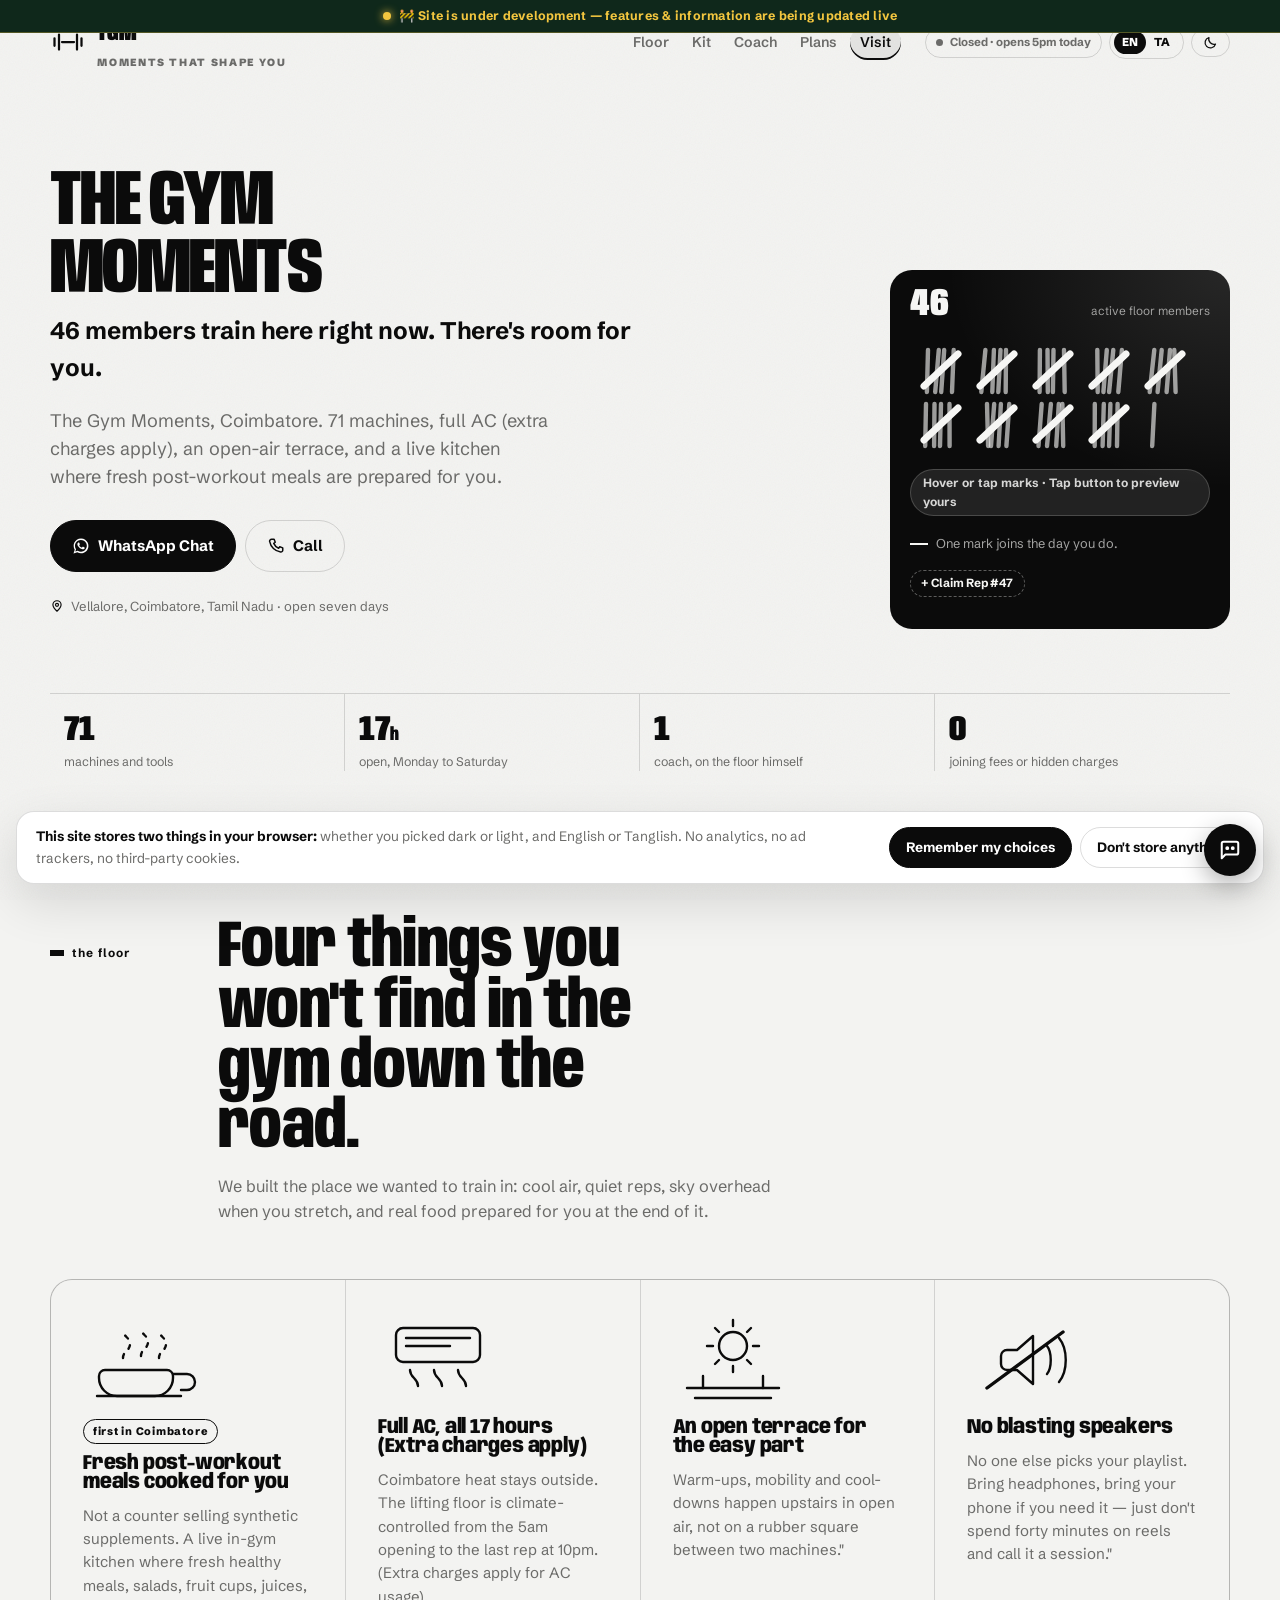
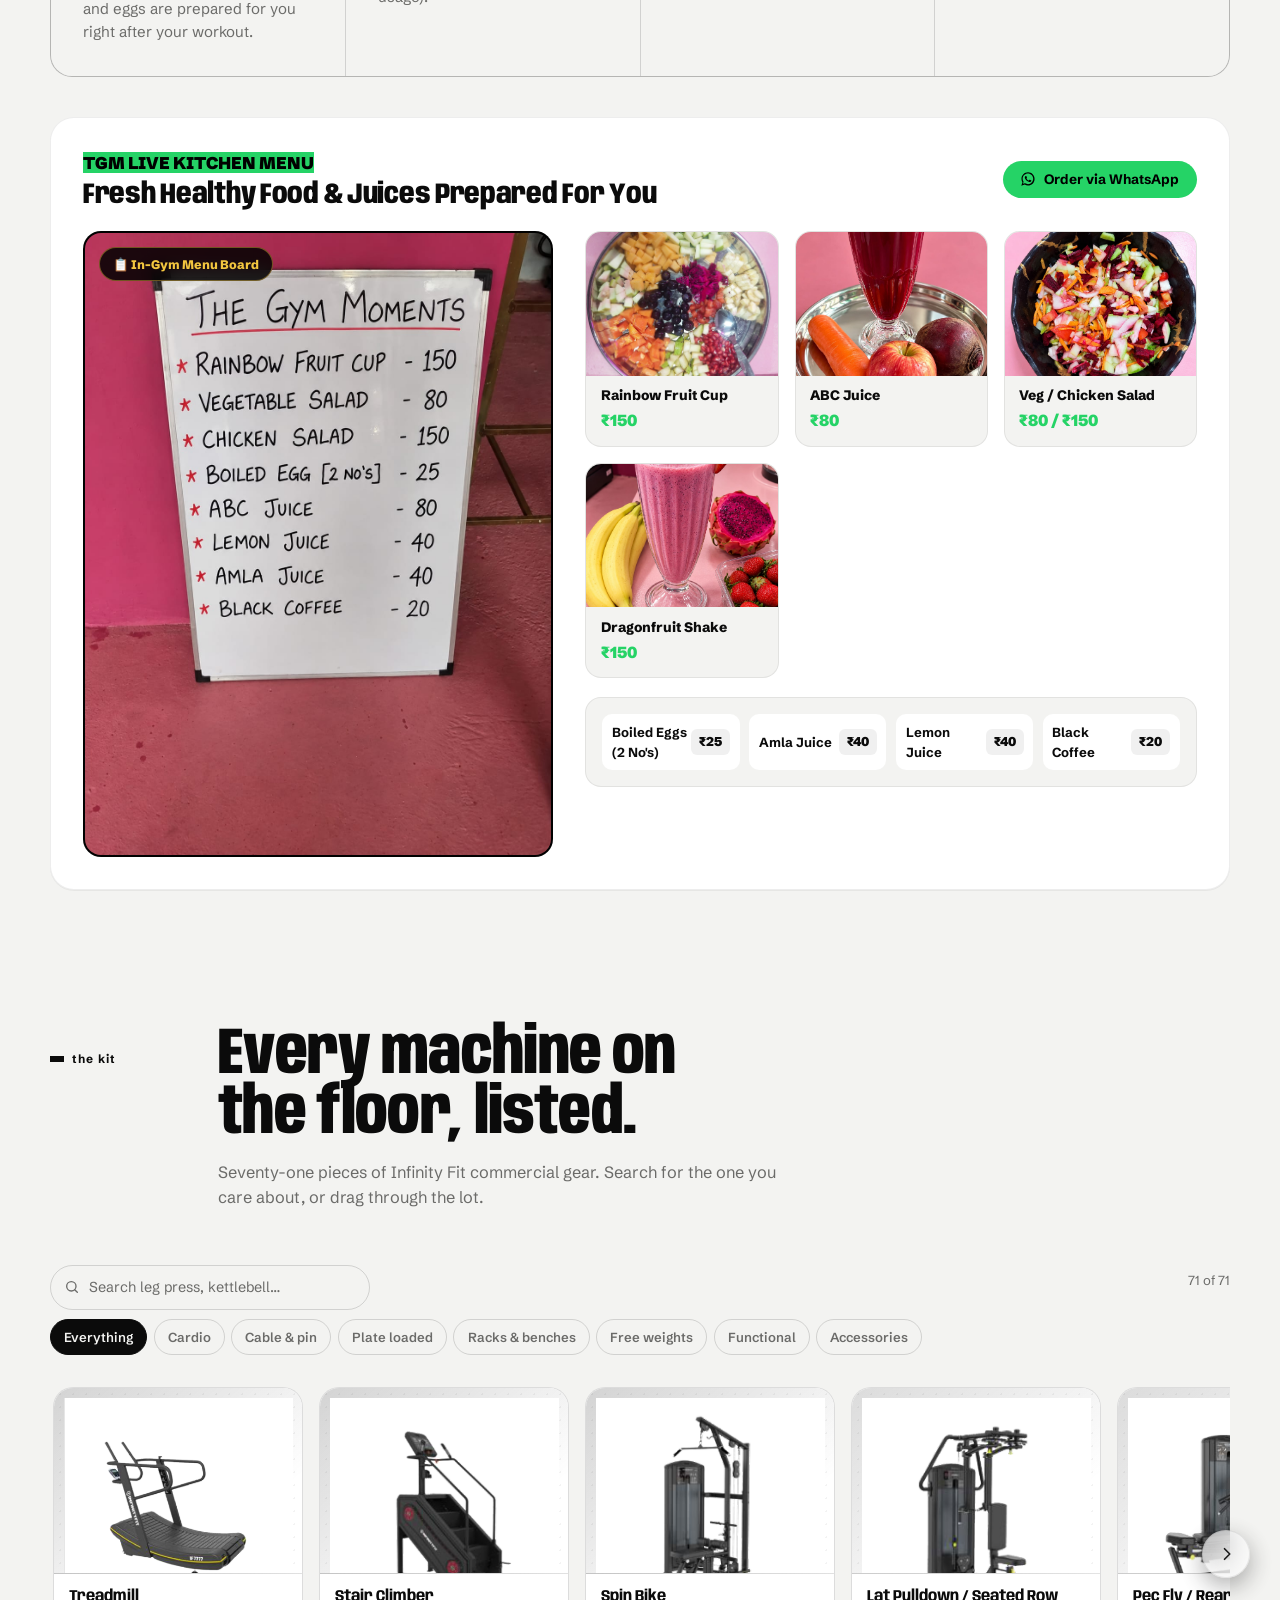
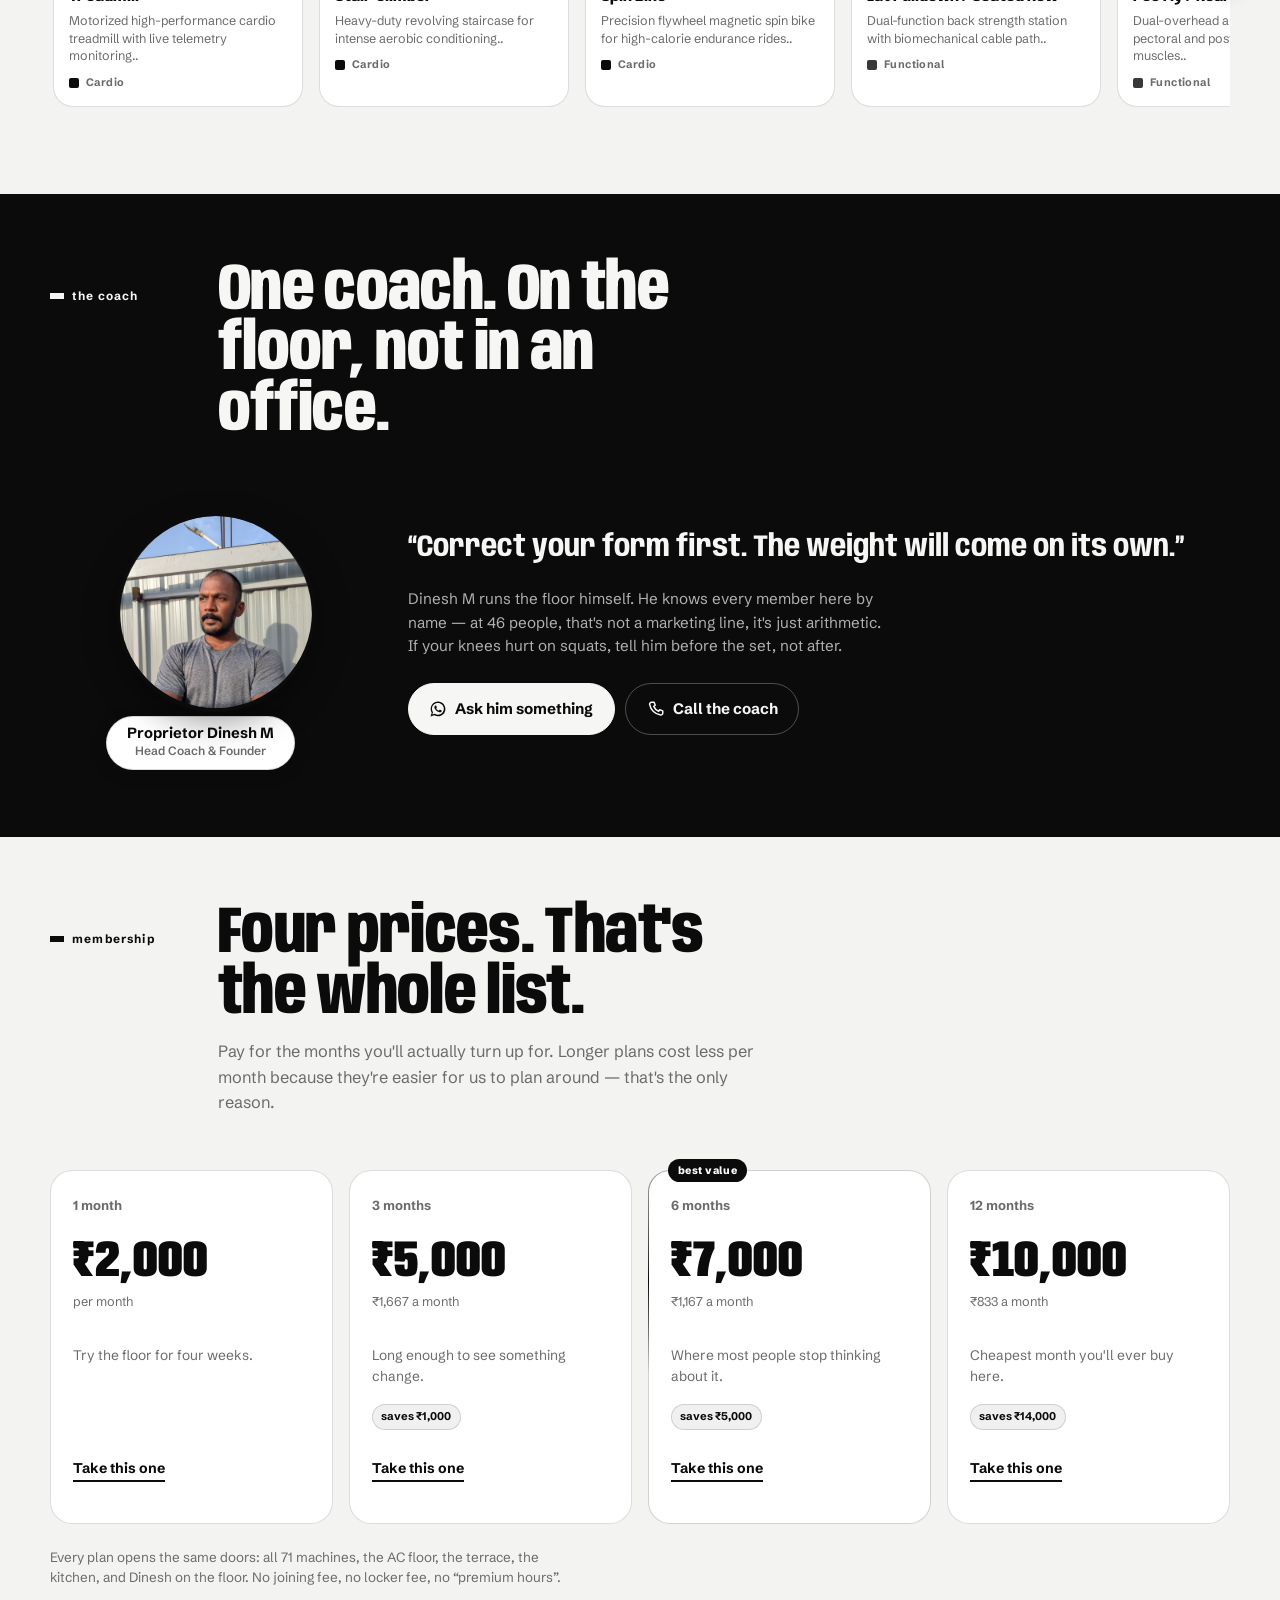
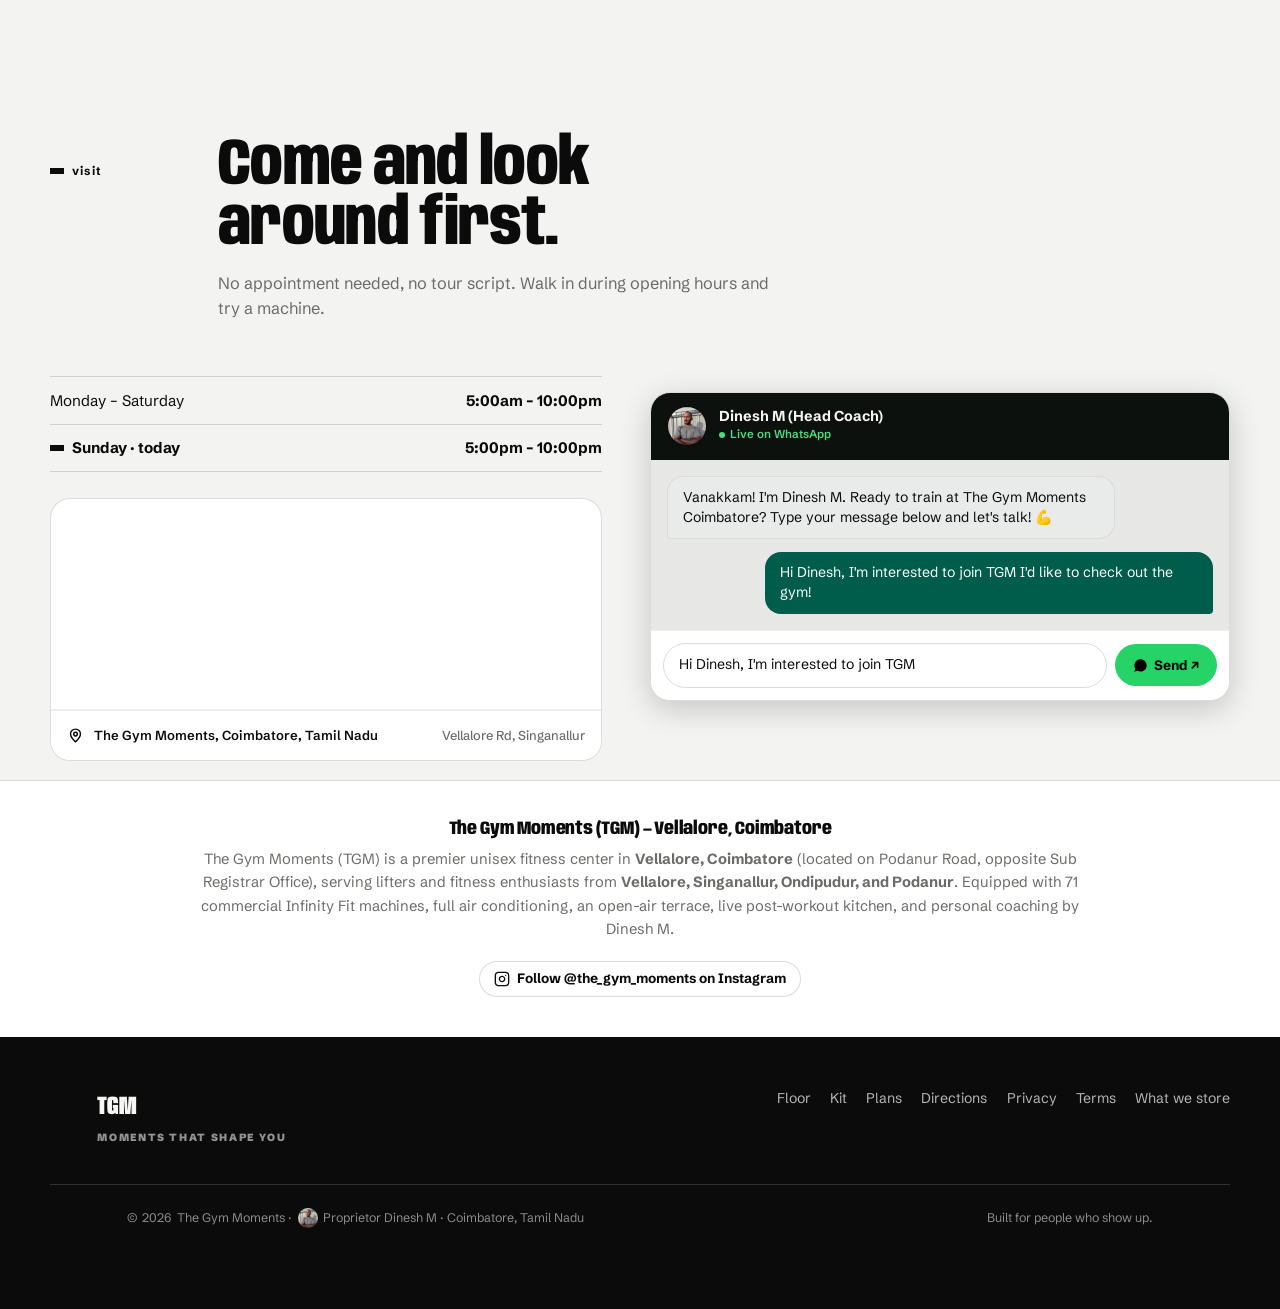
==== commit 581f67e7: "Update Instagram handle to exact profile @the_gym_moments" ====
--- a/final.html
+++ b/final.html
@@ -1033,9 +1033,9 @@
     Equipped with 71 commercial Infinity Fit machines, full air conditioning, an open-air terrace, live post-workout kitchen, and personal coaching by Dinesh M.
    </p>
    <div style="margin-top:1.2rem;display:flex;justify-content:center;gap:1rem;flex-wrap:wrap">
-    <a href="https://www.instagram.com/thegymmoments/" target="_blank" rel="noopener" style="display:inline-flex;align-items:center;gap:0.4rem;font-size:0.85rem;font-weight:700;color:var(--ink);text-decoration:none;padding:0.4rem 0.9rem;border:1px solid var(--hair);border-radius:99px;background:var(--card)">
+    <a href="https://www.instagram.com/the_gym_moments/" target="_blank" rel="noopener" style="display:inline-flex;align-items:center;gap:0.4rem;font-size:0.85rem;font-weight:700;color:var(--ink);text-decoration:none;padding:0.4rem 0.9rem;border:1px solid var(--hair);border-radius:99px;background:var(--card)">
      <svg width="16" height="16" viewBox="0 0 24 24" fill="none" stroke="currentColor" stroke-width="2" stroke-linecap="round" stroke-linejoin="round"><rect x="2" y="2" width="20" height="20" rx="5" ry="5"></rect><path d="M16 11.37A4 4 0 1 1 12.63 8 4 4 0 0 1 16 11.37z"></path><line x1="17.5" y1="6.5" x2="17.51" y2="6.5"></line></svg>
-     <span>Follow @thegymmoments on Instagram</span>
+     <span>Follow @the_gym_moments on Instagram</span>
     </a>
    </div>
   </div>
